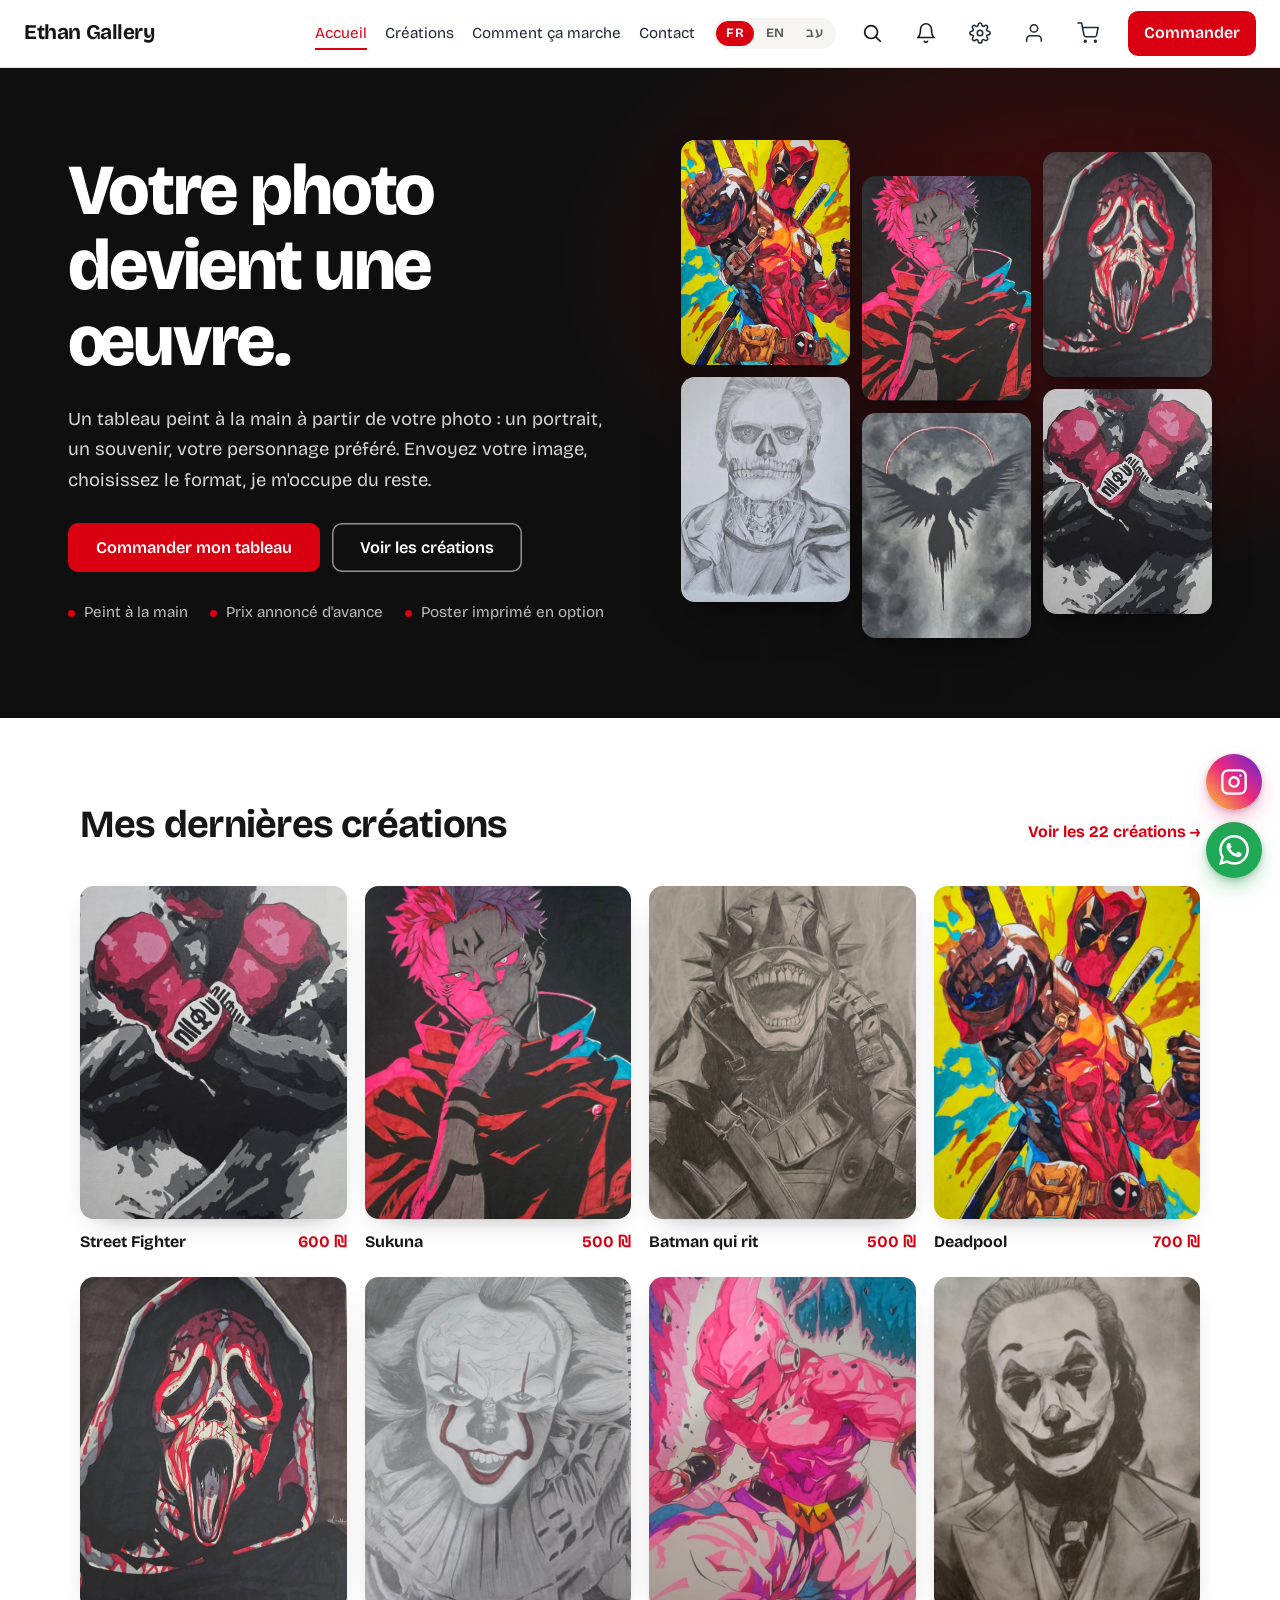
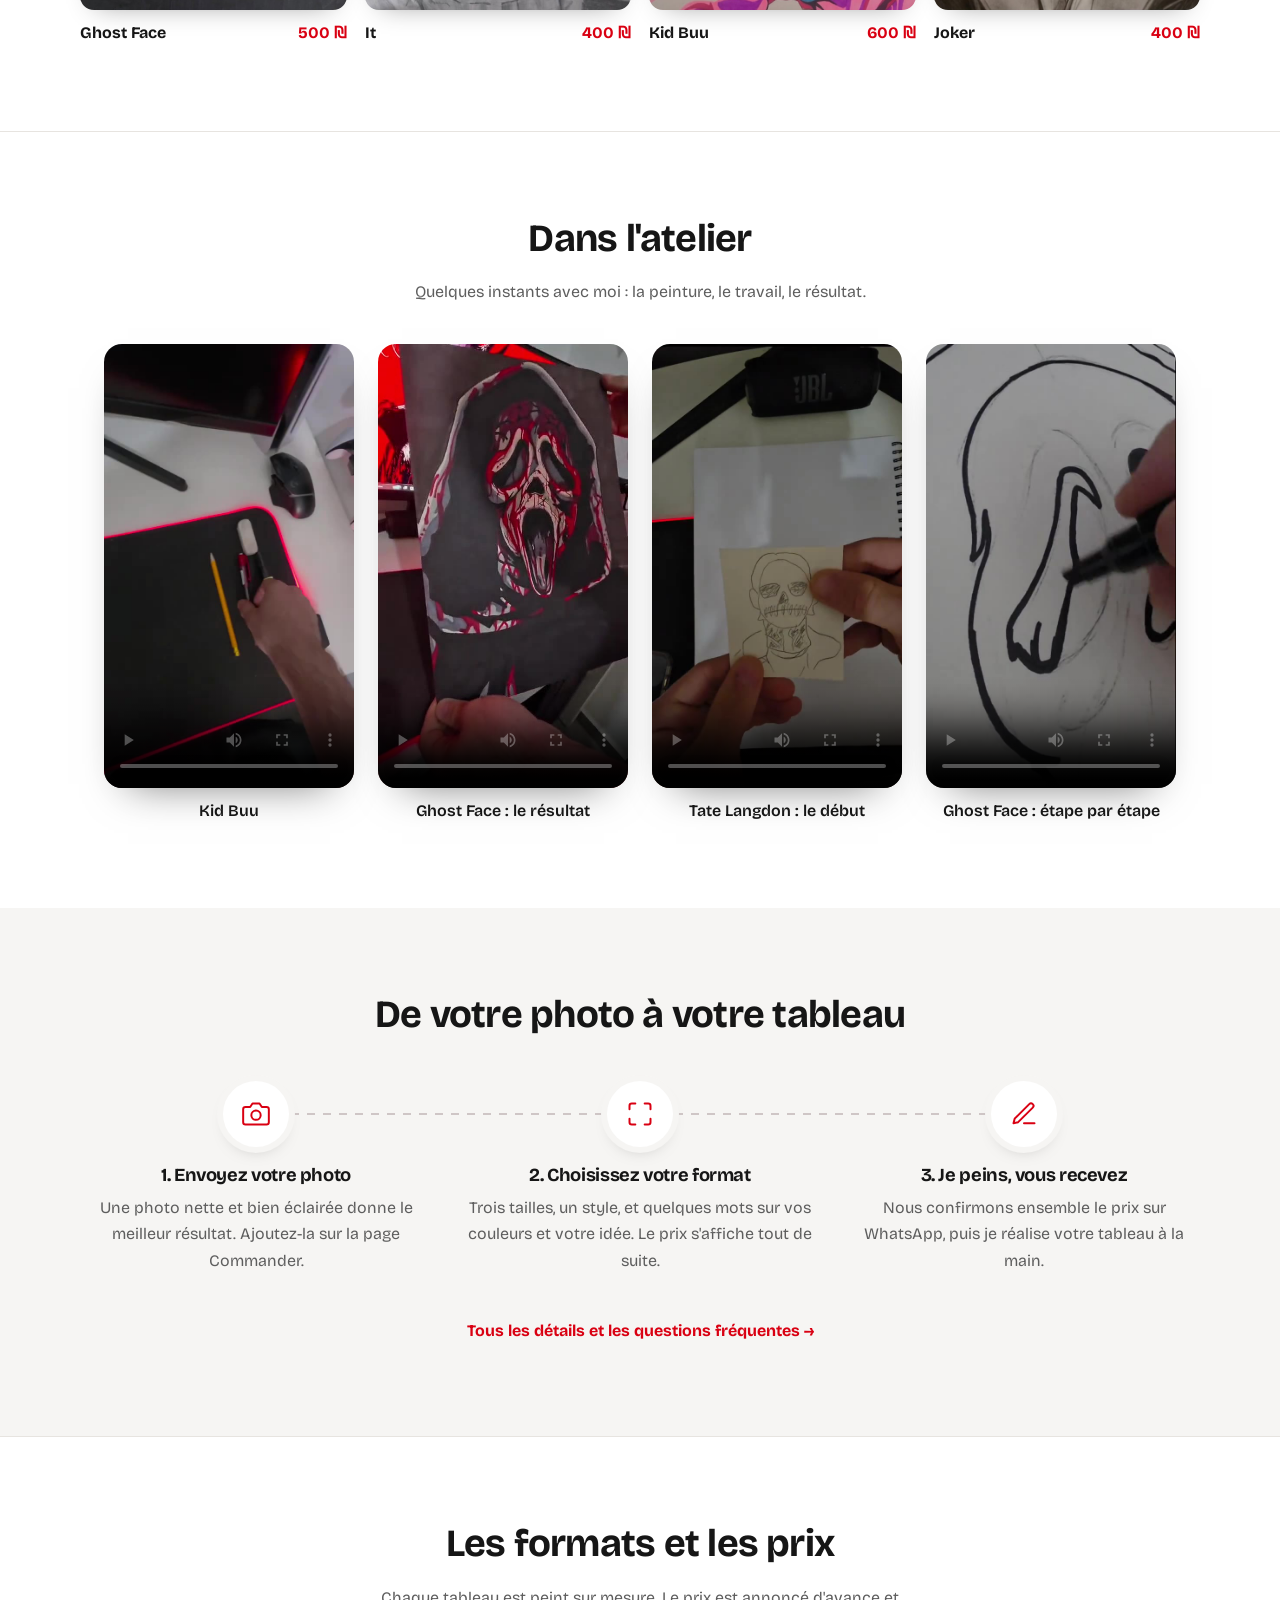
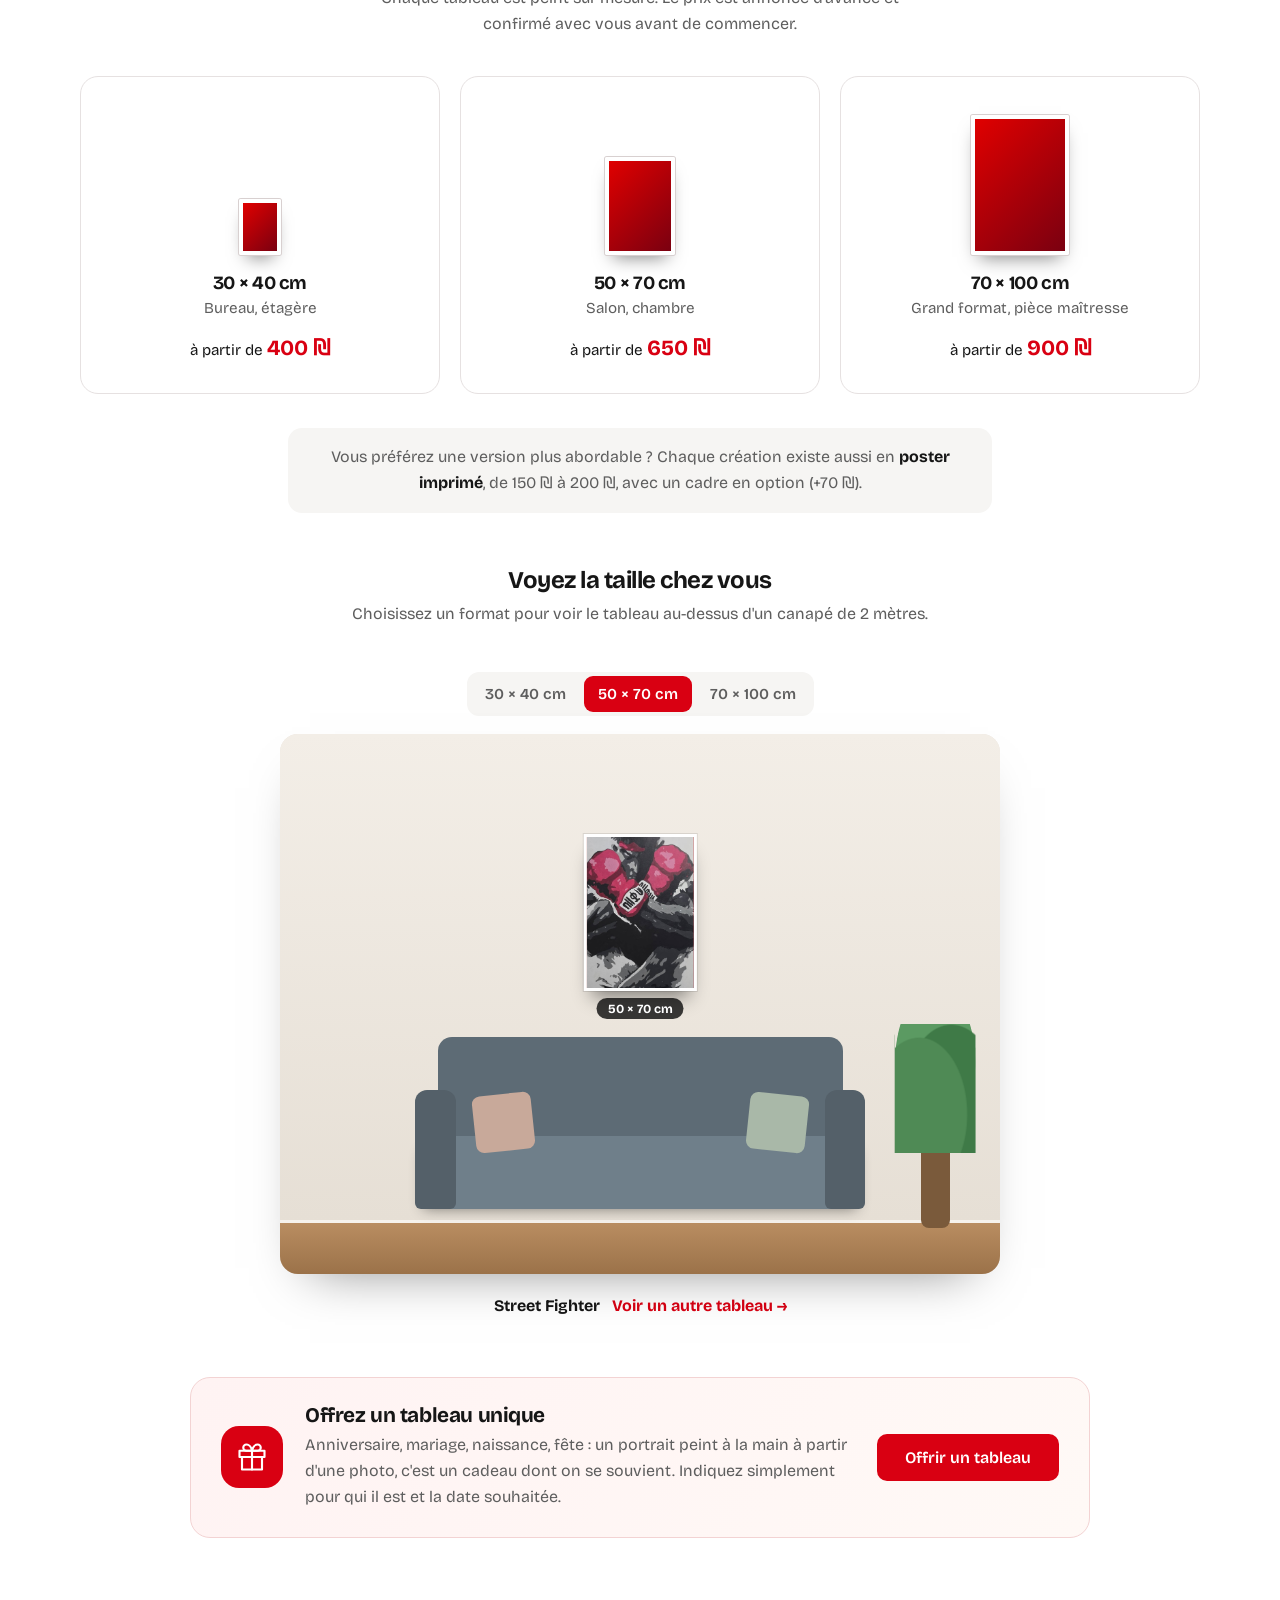
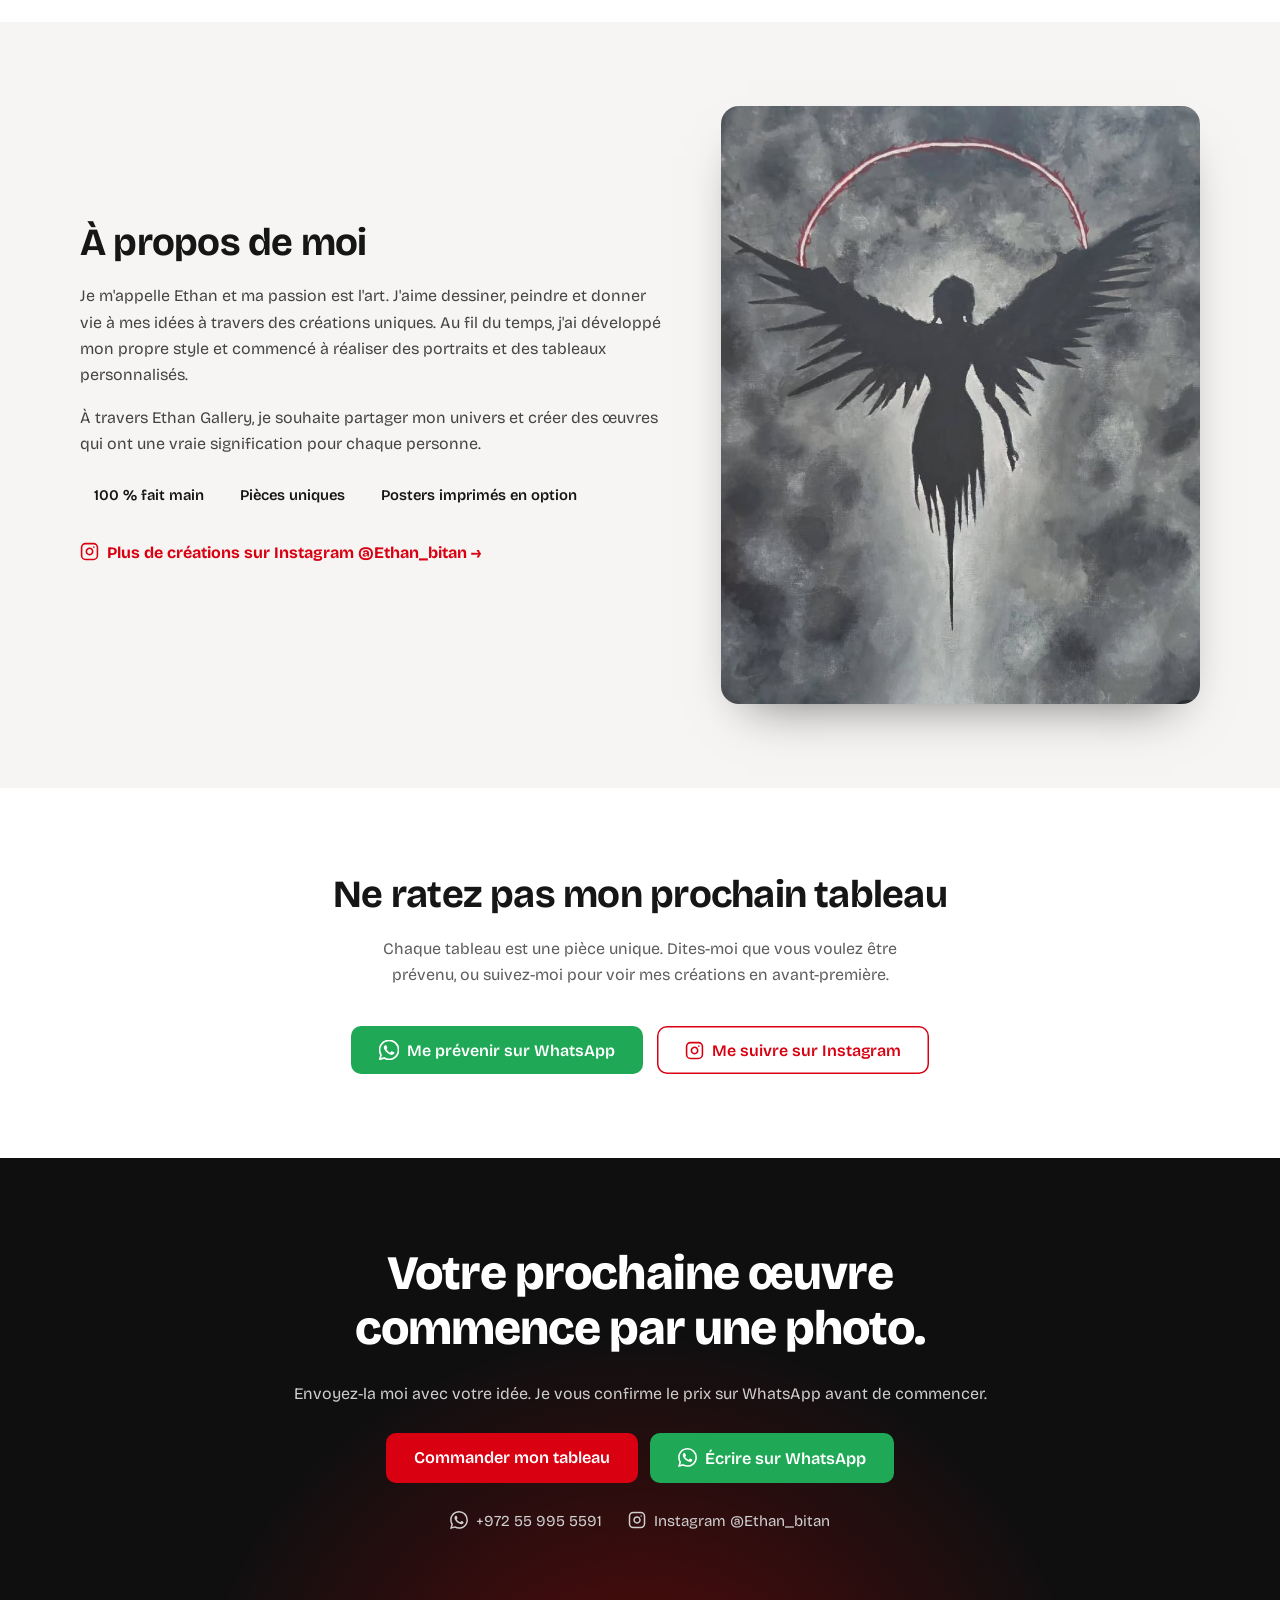
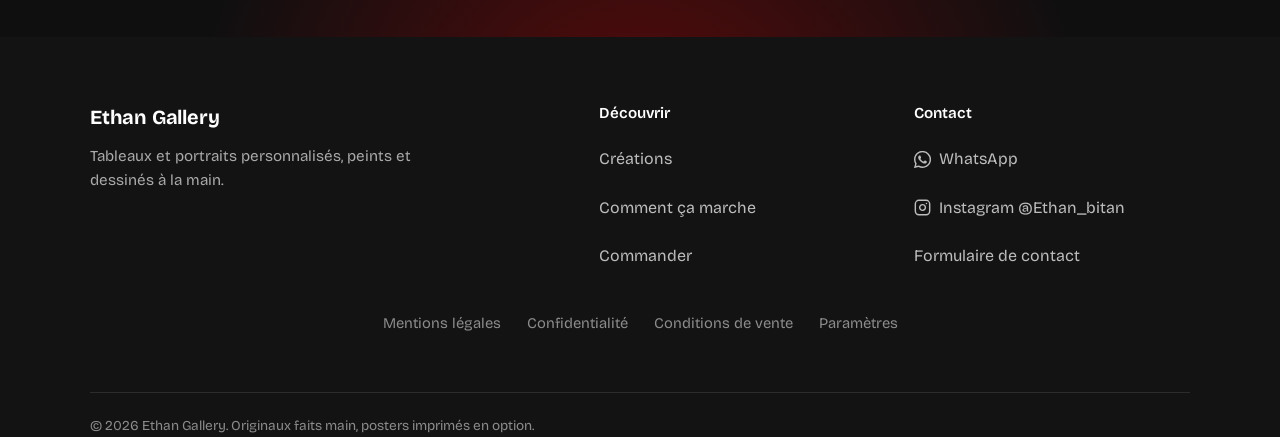
==== index.html @ b05049b8 "Version 56" ====
<!DOCTYPE html>
<html lang="fr">
<head>
    <meta charset="UTF-8">
    <meta name="viewport" content="width=device-width, initial-scale=1.0, viewport-fit=cover">
    <title>Ethan Gallery - Tableaux personnalisés</title>
    <meta name="description" content="Ethan Gallery : transformez vos photos en tableaux personnalisés, peints et dessinés à la main. Envoyez votre photo et votre idée, je m'occupe du reste.">
    <meta name="theme-color" content="#e00000">
    <meta property="og:type" content="website">
    <meta property="og:title" content="Ethan Gallery - Tableaux personnalisés">
    <meta property="og:description" content="Ethan Gallery : transformez vos photos en tableaux personnalisés, peints et dessinés à la main. Envoyez votre photo et votre idée, je m'occupe du reste.">
    <meta property="og:image" content="dark-angel.jpeg">
    <meta property="og:site_name" content="Ethan Gallery">
    <meta property="og:locale" content="fr_FR">
    <meta name="twitter:card" content="summary_large_image">
    <link rel="icon" href="favicon.svg" type="image/svg+xml">
    <link rel="apple-touch-icon" href="apple-touch-icon.png">
    <link rel="manifest" href="manifest.webmanifest">
    <link rel="preconnect" href="https://fonts.googleapis.com">
    <link rel="preconnect" href="https://fonts.gstatic.com" crossorigin>
    <link rel="stylesheet" href="https://fonts.googleapis.com/css2?family=Bricolage+Grotesque:wght@400;600;700;800&display=swap">
    <script>try{var p=JSON.parse(localStorage.getItem("eg_prefs")||"{}");if(p.transitions===false||p.anim===false)document.documentElement.classList.add("sans-transition");if(p.theme==="sombre"||(p.theme==="auto"&&matchMedia("(prefers-color-scheme: dark)").matches))document.documentElement.classList.add("sombre");if(p.texte==="grand")document.documentElement.classList.add("grand");var l=localStorage.getItem("eg_lang");if(l==="en"||l==="he"){document.documentElement.lang=l;document.documentElement.dir=l==="he"?"rtl":"ltr"}}catch(e){}</script>
    <script>try{if(innerWidth<=800)document.documentElement.classList.add("menu-burger")}catch(e){}try{var q=JSON.parse(localStorage.getItem("eg_prefs")||"{}"),c=document.documentElement.classList;if(q.contraste)c.add("contraste");if(q.police==="lisible")c.add("police-lisible");if(q.liens)c.add("liens-soulignes");if(q.flottants===false)c.add("sans-flottants");if(q.texte==="tres-grand")c.add("tres-grand")}catch(e){}</script>
    <link rel="stylesheet" href="style.css?v=56">
    <script type="application/ld+json">{"@context": "https://schema.org", "@type": "Organization", "name": "Ethan Gallery", "description": "Tableaux et portraits personnalisés, peints et dessinés à la main.", "telephone": "+972559955591", "sameAs": ["https://instagram.com/Ethan_bitan"]}</script>
</head>
<body>
<a href="#contenu" class="lien-evitement">Aller au contenu</a>
<nav>
    <a href="index.html" class="logo">Ethan Gallery</a>
    <button class="menu-mobile" id="menu-mobile" aria-label="Ouvrir le menu" aria-expanded="false" type="button">☰</button>
    <div class="liens">
        <a href="index.html" aria-current="page">Accueil</a><a href="creations.html">Créations</a><a href="fonctionnement.html">Comment ça marche</a><a href="contact.html">Contact</a>
        <a href="commande.html" class="bouton-nav-commander">Commander</a>
    </div>
</nav>
<main id="contenu">

<section class="heros">
    <div class="heros-in">
        <div class="heros-texte">
            <h1>Votre photo devient une œuvre.</h1>
            <p class="lead">Un tableau peint à la main à partir de votre photo : un portrait, un souvenir, votre personnage préféré. Envoyez votre image, choisissez le format, je m'occupe du reste.</p>
            <div class="actions">
                <a href="commande.html" class="bouton">Commander mon tableau</a>
                <a href="creations.html" class="bouton contour-clair">Voir les créations</a>
            </div>
            <ul class="heros-points"><li>Peint à la main</li><li>Prix annoncé d'avance</li><li>Poster imprimé en option</li></ul>
        </div>
        <div class="mosaique" role="group" aria-label="Quelques-unes de mes créations"><div class="col"><button type="button" class="oeuvre" data-oeuvre="deadpool.jpeg" aria-label="Voir Deadpool"><img src="./deadpool.jpeg" alt="Deadpool"></button><button type="button" class="oeuvre" data-oeuvre="tate langdon.jpeg" aria-label="Voir Tate Langdon"><img src="./tate langdon.jpeg" alt="Tate Langdon"></button></div><div class="col"><button type="button" class="oeuvre" data-oeuvre="sukuna.jpeg" aria-label="Voir Sukuna"><img src="./sukuna.jpeg" alt="Sukuna"></button><button type="button" class="oeuvre" data-oeuvre="dark-angel.jpeg" aria-label="Voir Dark Angel"><img src="./dark-angel.jpeg" alt="Dark Angel"></button></div><div class="col"><button type="button" class="oeuvre" data-oeuvre="ghost face.jpeg" aria-label="Voir Ghost Face"><img src="./ghost face.jpeg" alt="Ghost Face"></button><button type="button" class="oeuvre" data-oeuvre="street-fighter.jpeg" aria-label="Voir Street Fighter"><img src="./street-fighter.jpeg" alt="Street Fighter"></button></div></div>
    </div>
</section>

<section class="zone">
    <div class="bloc vitrine">
        <div class="vitrine-tete">
            <h2>Mes dernières créations</h2>
            <a href="creations.html" class="lien-fleche" id="lien-toutes">Voir toutes les créations</a>
        </div>
        <div class="grille-dessins"></div>
    </div>
</section>

<section class="zone" id="videos" hidden>
    <div class="bloc">
        <h2>Dans l'atelier</h2>
        <p class="intro-bloc">Quelques instants avec moi : la peinture, le travail, le résultat.</p>
        <div class="videos-grille"></div>
    </div>
</section>

<section class="zone zone-douce">
    <div class="bloc">
        <h2>De votre photo à votre tableau</h2>
        <ol class="parcours">
            <li><span class="parcours-ico"><svg width="28" height="28" viewBox="0 0 24 24" fill="none" stroke="currentColor" stroke-width="1.7" stroke-linecap="round" stroke-linejoin="round" aria-hidden="true"><path d="M23 19a2 2 0 0 1-2 2H3a2 2 0 0 1-2-2V8a2 2 0 0 1 2-2h4l2-3h6l2 3h4a2 2 0 0 1 2 2z"/><circle cx="12" cy="13" r="4"/></svg></span><h3>1. Envoyez votre photo</h3><p>Une photo nette et bien éclairée donne le meilleur résultat. Ajoutez-la sur la page Commander.</p></li>
            <li><span class="parcours-ico"><svg width="28" height="28" viewBox="0 0 24 24" fill="none" stroke="currentColor" stroke-width="1.7" stroke-linecap="round" stroke-linejoin="round" aria-hidden="true"><path d="M8 3H5a2 2 0 0 0-2 2v3m18 0V5a2 2 0 0 0-2-2h-3m0 18h3a2 2 0 0 0 2-2v-3M3 16v3a2 2 0 0 0 2 2h3"/></svg></span><h3>2. Choisissez votre format</h3><p>Trois tailles, un style, et quelques mots sur vos couleurs et votre idée. Le prix s'affiche tout de suite.</p></li>
            <li><span class="parcours-ico"><svg width="28" height="28" viewBox="0 0 24 24" fill="none" stroke="currentColor" stroke-width="1.7" stroke-linecap="round" stroke-linejoin="round" aria-hidden="true"><path d="M12 20h9"/><path d="M16.5 3.5a2.12 2.12 0 0 1 3 3L7 19l-4 1 1-4L16.5 3.5z"/></svg></span><h3>3. Je peins, vous recevez</h3><p>Nous confirmons ensemble le prix sur WhatsApp, puis je réalise votre tableau à la main.</p></li>
        </ol>
        <p class="lien-bas"><a href="fonctionnement.html" class="lien-fleche">Tous les détails et les questions fréquentes</a></p>
    </div>
</section>

<section class="zone" id="avant-apres" hidden>
    <div class="bloc">
        <h2>De la photo au tableau</h2>
        <p class="intro-bloc">Faites glisser le curseur pour comparer la photo envoyée et le tableau terminé.</p>
        <div class="ba-grille"></div>
    </div>
</section>

<section class="zone">
    <div class="bloc">
        <h2>Les formats et les prix</h2>
        <p class="intro-bloc">Chaque tableau est peint sur mesure. Le prix est annoncé d'avance et confirmé avec vous avant de commencer.</p>
        <div class="formats">
            <div class="format"><div class="format-visuel"><span class="format-cadre" style="--w:30;--h:40"></span></div><h3>30 × 40 cm</h3><p>Bureau, étagère</p><p class="format-prix">à partir de <strong data-prix="30x40"></strong></p></div>
            <div class="format"><div class="format-visuel"><span class="format-cadre" style="--w:50;--h:70"></span></div><h3>50 × 70 cm</h3><p>Salon, chambre</p><p class="format-prix">à partir de <strong data-prix="50x70"></strong></p></div>
            <div class="format"><div class="format-visuel"><span class="format-cadre" style="--w:70;--h:100"></span></div><h3>70 × 100 cm</h3><p>Grand format, pièce maîtresse</p><p class="format-prix">à partir de <strong data-prix="70x100"></strong></p></div>
        </div>
        <p class="note-poster" data-i18n="note-poster">Vous préférez une version plus abordable ? Chaque création existe aussi en <strong>poster imprimé</strong>, de <span data-poster="min"></span> à <span data-poster="max"></span>, avec un cadre en option (+<span data-poster="cadre"></span>).</p>
        <div class="piece-bloc" id="piece-accueil"></div>
        <div class="cadeau-carte">
            <span class="cadeau-ico" aria-hidden="true"><svg width="30" height="30" viewBox="0 0 24 24" fill="none" stroke="currentColor" stroke-width="1.7" stroke-linecap="round" stroke-linejoin="round"><polyline points="20 12 20 22 4 22 4 12"/><rect x="2" y="7" width="20" height="5"/><line x1="12" y1="22" x2="12" y2="7"/><path d="M12 7H7.5a2.5 2.5 0 0 1 0-5C11 2 12 7 12 7z"/><path d="M12 7h4.5a2.5 2.5 0 0 0 0-5C13 2 12 7 12 7z"/></svg></span>
            <div class="cadeau-texte"><h3>Offrez un tableau unique</h3><p>Anniversaire, mariage, naissance, fête : un portrait peint à la main à partir d'une photo, c'est un cadeau dont on se souvient. Indiquez simplement pour qui il est et la date souhaitée.</p></div>
            <a href="commande.html?cadeau=1" class="bouton">Offrir un tableau</a>
        </div>
    </div>
</section>

<section class="zone" id="avis" hidden>
    <div class="bloc">
        <h2>Ils ont reçu leur tableau</h2>
        <p class="intro-bloc">Les mots de celles et ceux qui m'ont fait confiance.</p>
        <div class="avis-grille"></div>
        <p class="lien-bas"><a href="https://wa.me/972559955591?text=Bonjour%2C%20voici%20mon%20avis%20sur%20mon%20tableau%20%3A%20" target="_blank" rel="noopener" class="lien-fleche">Laisser mon avis</a></p>
    </div>
</section>

<section class="zone zone-douce" id="apropos">
    <div class="bloc apropos">
        <div class="apropos-texte">
            <h2>À propos de moi</h2>
            <p>Je m'appelle Ethan et ma passion est l'art. J'aime dessiner, peindre et donner vie à mes idées à travers des créations uniques. Au fil du temps, j'ai développé mon propre style et commencé à réaliser des portraits et des tableaux personnalisés.</p>
            <p>À travers Ethan Gallery, je souhaite partager mon univers et créer des œuvres qui ont une vraie signification pour chaque personne.</p>
            <ul class="atouts"><li>100 % fait main</li><li>Pièces uniques</li><li>Posters imprimés en option</li></ul>
            <p><a href="https://instagram.com/Ethan_bitan" target="_blank" rel="noopener" class="lien-fleche">Plus de créations sur Instagram @Ethan_bitan</a></p>
        </div>
        <figure class="apropos-img"><img src="./dark-angel.jpeg" alt="Tableau Dark Angel, peint à la main" loading="lazy"></figure>
    </div>
</section>

<section class="zone" id="nouveautes">
    <div class="bloc nouveautes">
        <h2>Ne ratez pas mon prochain tableau</h2>
        <p class="intro-bloc">Chaque tableau est une pièce unique. Dites-moi que vous voulez être prévenu, ou suivez-moi pour voir mes créations en avant-première.</p>
        <div class="actions">
            <a href="https://wa.me/972559955591?text=Bonjour%2C%20pr%C3%A9venez-moi%20quand%20vous%20publiez%20un%20nouveau%20tableau." target="_blank" rel="noopener" class="bouton whatsapp">Me prévenir sur WhatsApp</a>
            <a href="https://instagram.com/Ethan_bitan" target="_blank" rel="noopener" class="bouton contour">Me suivre sur Instagram</a>
        </div>
    </div>
</section>

<section class="appel" id="contact">
    <div class="appel-in">
        <h2>Votre prochaine œuvre commence par une photo.</h2>
        <p>Envoyez-la moi avec votre idée. Je vous confirme le prix sur WhatsApp avant de commencer.</p>
        <div class="actions">
            <a href="commande.html" class="bouton">Commander mon tableau</a>
            <a href="https://wa.me/972559955591" target="_blank" rel="noopener" class="bouton whatsapp">Écrire sur WhatsApp</a>
        </div>
        <p class="appel-contact" dir="ltr"><a href="https://wa.me/972559955591" target="_blank" rel="noopener">+972 55 995 5591</a><a href="https://instagram.com/Ethan_bitan" target="_blank" rel="noopener">Instagram @Ethan_bitan</a></p>
    </div>
</section>
<dialog id="fenetre-produit" aria-labelledby="produit-titre">
    <button class="popup-fermer" aria-label="Fermer">×</button>
    <img id="produit-image" src="" alt="">
    <div class="produit-infos">
        <p class="produit-stock"></p>
        <h2 id="produit-titre"></h2>
        <p id="produit-description"></p>
        <p id="produit-prix"></p>
        <button type="button" class="bouton whatsapp" id="produit-commander">Commander sur WhatsApp</button>
        <p id="produit-sur-mesure" hidden><a href="commande.html">Ce tableau est unique : je peux en peindre une version pour vous</a></p>
    </div>
</dialog>
</main>
<footer>
    <div class="pied">
        <div class="pied-marque"><strong>Ethan Gallery</strong><p>Tableaux et portraits personnalisés, peints et dessinés à la main.</p></div>
        <div class="pied-col"><span class="pied-titre">Découvrir</span><a href="creations.html">Créations</a><a href="fonctionnement.html">Comment ça marche</a><a href="commande.html">Commander</a></div>
        <div class="pied-col"><span class="pied-titre">Contact</span><a href="https://wa.me/972559955591" target="_blank" rel="noopener">WhatsApp</a><a href="https://instagram.com/Ethan_bitan" target="_blank" rel="noopener">Instagram @Ethan_bitan</a><a href="contact.html">Formulaire de contact</a></div>
    </div>
    <p class="pied-liens"><a href="legal.html#mentions">Mentions légales</a><a href="legal.html#confidentialite">Confidentialité</a><a href="legal.html#conditions">Conditions de vente</a><a href="parametres.html">Paramètres</a></p>
    <p class="pied-bas">© 2026 Ethan Gallery. Originaux faits main, posters imprimés en option.</p>
</footer>
<script src="script.js?v=56"></script>
<script src="extras.js?v=56"></script>
<script src="langues.js?v=56"></script>
</body>
</html>
---- style.css ----
/* Ethan Gallery - identité conservée : blanc + rouge, navigation centrée, cartes rouges */
:root {
    --rouge: #e00000;
    --rouge-fonce: #b80000;
    --carte: #c91010;
    --encre: #1a1a1a;
    --gris: #5c5c5c;
    --fond-doux: #f7f4f4;
    --whatsapp: #1fa855;
    --rayon: 18px;
    --police: "Bricolage Grotesque", "Segoe UI", Arial, sans-serif;
}

*, *::before, *::after { box-sizing: border-box; }
html { scroll-behavior: smooth; scroll-padding-top: 90px; }
body { margin: 0; padding-top: 72px; font-family: var(--police); color: var(--encre); background: #fff; line-height: 1.6; }
img { max-width: 100%; display: block; }
h1, h2, h3 { line-height: 1.15; margin: 0 0 .5em; }
h1 { font-size: clamp(2.3rem, 6vw, 4rem); letter-spacing: -.02em; }
h2 { font-size: clamp(1.7rem, 4vw, 2.5rem); }
a { color: inherit; }
:focus-visible { outline: 3px solid var(--rouge); outline-offset: 3px; }

.section { max-width: 1100px; margin: 0 auto; padding: 70px 20px; text-align: center; }
.section > p { max-width: 70ch; margin-inline: auto; color: var(--gris); font-size: 1.1rem; }
.petit-titre { font-weight: 700; letter-spacing: .08em; color: var(--rouge); margin: 0 0 .6em; }
.fond-doux { background: var(--fond-doux); max-width: none; }
.fond-doux > * { max-width: 1100px; margin-inline: auto; }

/* ----- Navigation ----- */
nav { position: fixed; inset: 0 0 auto 0; z-index: 1000; display: flex; align-items: center; min-height: 72px; padding: 0 28px; background: #fff; border-bottom: 3px solid var(--rouge); box-shadow: 0 2px 15px rgba(0,0,0,.12); }
.logo { font-size: 1.5rem; font-weight: 800; text-decoration: none; }
.liens { display: flex; align-items: center; gap: 32px; margin: 0 auto; }
.liens a { position: relative; text-decoration: none; font-size: 1.05rem; color: #1f2937; }
.liens a:not(.bouton-nav-commander)::after { content: ""; position: absolute; left: 0; bottom: -4px; width: 0; height: 2px; background: var(--rouge); transition: width .25s; }
.liens a:hover::after, .liens a[aria-current="page"]::after { width: 100%; }
.liens a[aria-current="page"] { color: var(--rouge); }
.bouton-nav-commander { background: var(--rouge); color: #fff !important; padding: 9px 20px; border-radius: 10px; font-weight: 700; }
.bouton-nav-commander:hover { background: var(--rouge-fonce); }
.menu-mobile { display: none; margin-left: auto; font-size: 1.7rem; background: none; border: 0; cursor: pointer; padding: 6px 10px; }

/* ----- Boutons ----- */
.bouton, .bouton-galerie { display: inline-block; border: 0; cursor: pointer; background: var(--rouge); color: #fff; font: 700 1.1rem var(--police); text-decoration: none; padding: 15px 32px; border-radius: 12px; transition: background .2s, transform .2s; }
.bouton:hover, .bouton-galerie:hover { background: var(--rouge-fonce); transform: translateY(-2px); }
.bouton.whatsapp { background: var(--whatsapp); }
.bouton[disabled] { background: #999; cursor: not-allowed; transform: none; }
.bouton.contour { background: #fff; color: var(--rouge); box-shadow: inset 0 0 0 2px var(--rouge); }

/* ----- Accueil ----- */
.accueil { max-width: 1100px; margin: 0 auto; padding: 60px 20px 40px; display: flex; align-items: center; justify-content: space-between; gap: 60px; }
.texte { text-align: left; max-width: 520px; }
.description { font-size: 1.25rem; color: var(--gris); margin: 0 0 28px; }
.photo { width: min(400px, 100%); aspect-ratio: 1; object-fit: cover; border-radius: 28px; box-shadow: 16px 16px 0 var(--rouge); }
.accueil .texte { animation: apparition .8s ease both; }
.accueil .photo { animation: apparition .8s ease .2s both; }
@keyframes apparition { from { opacity: 0; transform: translateY(24px); } to { opacity: 1; transform: none; } }

.actions { display: flex; flex-wrap: wrap; gap: 14px; }
/* ----- Carrousel d'accueil (même taille et même place que l'ancienne photo) ----- */
.carrousel { position: relative; width: min(400px, 100%); aspect-ratio: 1; flex-shrink: 0; border-radius: 28px; box-shadow: 16px 16px 0 var(--rouge); animation: apparition .8s ease .2s both; }
.carrousel-piste { position: absolute; inset: 0; overflow: hidden; border-radius: 28px; background: #111; }
.diapo { position: absolute; inset: 0; width: 100%; height: 100%; object-fit: cover; opacity: 0; transform: scale(1.04); transition: opacity .9s ease, transform 5s ease; }
.diapo.actif { opacity: 1; transform: scale(1); }
.carrousel-fleche { position: absolute; top: 50%; transform: translateY(-50%); width: 42px; height: 42px; border: 0; border-radius: 50%; background: rgba(255,255,255,.85); color: var(--encre); font-size: 1.6rem; line-height: 1; cursor: pointer; display: grid; place-items: center; padding: 0 0 4px; transition: background .2s; }
.carrousel-fleche:hover { background: #fff; color: var(--rouge); }
.precedent { left: 10px; }
.suivant { right: 10px; }
.carrousel-points { position: absolute; left: 0; right: 0; bottom: 12px; display: flex; justify-content: center; gap: 8px; }
.carrousel-points button { width: 10px; height: 10px; padding: 0; border: 0; border-radius: 50%; background: rgba(255,255,255,.6); cursor: pointer; transition: width .3s, background .3s; }
.carrousel-points button[aria-current="true"] { width: 26px; border-radius: 99px; background: #fff; }

.garanties { display: grid; grid-template-columns: repeat(3, 1fr); gap: 20px; margin-top: 36px; }
.garanties div { background: #fff; border-radius: var(--rayon); padding: 22px; box-shadow: 0 4px 18px rgba(0,0,0,.07); }
.garanties strong { display: block; font-size: 1.15rem; color: var(--rouge); }

.grille-dessins { display: grid; grid-template-columns: repeat(auto-fill, minmax(190px, 1fr)); gap: 14px; margin: 30px 0; }
.grille-dessins button { padding: 0; border: 0; background: none; cursor: pointer; border-radius: 14px; overflow: hidden; }
.grille-dessins img { width: 100%; aspect-ratio: 4/5; object-fit: cover; transition: transform .3s; }
.grille-dessins button:hover img { transform: scale(1.05); }

#apropos p, #contact p { margin-inline: auto; }
.reseaux { display: flex; flex-wrap: wrap; justify-content: center; gap: 14px; margin-top: 24px; }

/* ----- Créations ----- */
.filtre { display: inline-flex; align-items: center; gap: 10px; margin: 20px 0 10px; cursor: pointer; font-weight: 600; }
.filtre input { width: 20px; height: 20px; accent-color: var(--rouge); }
.cartes-projets { display: grid; grid-template-columns: repeat(auto-fill, minmax(230px, 1fr)); gap: 24px; margin-top: 24px; }
.projet { position: relative; padding: 12px 12px 16px; background: var(--carte); color: #fff; border: 0; border-radius: var(--rayon); font: inherit; text-align: center; cursor: pointer; transition: transform .25s, box-shadow .25s; }
.projet:hover { transform: translateY(-6px); box-shadow: 0 14px 30px rgba(0,0,0,.3); }
.projet img { width: 100%; aspect-ratio: 4/5; object-fit: cover; border-radius: 12px; }
.projet h3 { margin: 12px 0 2px; font-size: 1.15rem; }
.projet .prix { font-weight: 700; }
.projet.rupture img { filter: grayscale(.8) brightness(.8); }
.badge-rupture { position: absolute; top: 22px; left: 22px; background: #fff; color: var(--rouge); font-weight: 700; font-size: .85rem; padding: 4px 12px; border-radius: 99px; }
.creation-commande { margin: 0 auto 70px; max-width: 900px; padding: 50px 24px; background: var(--rouge); color: #fff; border-radius: 28px; text-align: center; }
.creation-commande .petit-titre, .creation-commande p { color: #fff; }
.creation-commande .bouton { background: #fff; color: var(--rouge); margin-top: 14px; }

/* ----- Fenêtre produit ----- */
dialog { padding: 0; border: 0; border-radius: 24px; width: 900px; max-width: 94vw; max-height: 88vh; overflow: hidden; }
dialog::backdrop { background: rgba(0,0,0,.75); }
dialog[open] { display: flex; }
dialog img { width: 50%; object-fit: cover; }
.produit-infos { width: 50%; padding: 44px 36px; overflow-y: auto; display: flex; flex-direction: column; justify-content: center; align-items: flex-start; text-align: left; }
.produit-stock { font-weight: 700; margin: 0 0 12px; }
.produit-stock.ok { color: var(--whatsapp); }
.produit-stock.rupture { color: var(--rouge); }
.produit-infos p { color: var(--gris); }
#produit-prix { font-size: 1.6rem; font-weight: 800; color: var(--encre); margin: 8px 0 20px; }
.popup-fermer { position: absolute; top: 12px; right: 12px; width: 44px; height: 44px; border: 0; border-radius: 50%; background: var(--rouge); color: #fff; font-size: 1.7rem; cursor: pointer; }

/* ----- Comment ça marche ----- */
.etapes { display: grid; grid-template-columns: repeat(4, 1fr); gap: 20px; margin: 40px 0; text-align: left; }
.etape { background: #fff; border-radius: var(--rayon); padding: 26px 22px; box-shadow: 0 4px 18px rgba(0,0,0,.08); border-top: 5px solid var(--rouge); }
.etape .num { font-size: 2.2rem; font-weight: 800; color: var(--rouge); }
.etape h3 { font-size: 1.2rem; }
.etape p { margin: 0; color: var(--gris); }
table.tarifs { margin: 30px auto 10px; border-collapse: collapse; width: min(560px, 100%); }
.tarifs th, .tarifs td { padding: 14px 18px; border-bottom: 1px solid #ddd; text-align: left; }
.tarifs td:last-child { text-align: right; font-weight: 800; color: var(--rouge); }
.note { font-size: .95rem !important; }
.faq { max-width: 760px; margin: 30px auto 0; text-align: left; }
.faq details { border-bottom: 1px solid #ddd; padding: 16px 4px; }
.faq summary { cursor: pointer; font-weight: 700; font-size: 1.1rem; }
.faq p { margin: 10px 0 0; color: var(--gris); }

/* ----- Formulaires ----- */
.formulaire { max-width: 560px; margin: 30px auto 0; text-align: left; display: flex; flex-direction: column; gap: 18px; }
.champ label, .etape-commande h3 { display: block; font-weight: 700; margin-bottom: 6px; }
input[type="text"], input[type="email"], select, textarea { width: 100%; padding: 14px; font: 1rem var(--police); border: 2px solid #ddd; border-radius: 10px; background: #fff; }
input:focus, select:focus, textarea:focus { border-color: var(--rouge); outline: none; }
textarea { min-height: 130px; resize: vertical; }
.etape-commande { display: flex; gap: 16px; background: var(--fond-doux); padding: 20px; border-radius: var(--rayon); }
.etape-commande > span { font-size: 1.8rem; font-weight: 800; color: var(--rouge); }
.etape-commande > div { flex: 1; min-width: 0; }
.etape-commande p { margin: 0 0 10px; color: var(--gris); }
#apercu-photo { display: none; max-width: 220px; margin-top: 12px; border-radius: 14px; }
#prix-estime { margin-top: 10px; font-weight: 800; color: var(--black); }
.message-etat { display: none; padding: 14px 18px; border-radius: 10px; font-weight: 600; }
.message-etat.visible { display: block; }
.message-etat.erreur { background: #fde8e8; color: #9b0000; }
.message-etat.ok { background: #e6f6ec; color: #136c33; }
.info-whatsapp { border-left: 4px solid var(--whatsapp); background: var(--fond-doux); }
.cache { position: absolute; left: -9999px; }

/* ----- Pied de page ----- */
footer { background: #1a1a1a; color: #ddd; padding: 36px 20px; text-align: center; border-top: 4px solid var(--rouge); }
footer a { margin: 0 12px; }
footer p { margin: 8px 0 0; font-size: .9rem; color: #aaa; }

/* ----- Téléphone ----- */
@media (max-width: 800px) {
    nav { padding: 0 16px; }
    .accueil { flex-direction: column-reverse; gap: 40px; padding-top: 36px; text-align: center; }
    .texte { text-align: center; }
    .actions { justify-content: center; }
    .actions .bouton { width: 100%; max-width: 320px; text-align: center; }
    .photo, .carrousel { box-shadow: 10px 10px 0 var(--rouge); width: 82%; }
    .carrousel-fleche { width: 36px; height: 36px; font-size: 1.4rem; }
    .garanties, .etapes { grid-template-columns: 1fr; }
    .cartes-projets { grid-template-columns: repeat(2, 1fr); gap: 12px; }
    .projet h3 { font-size: 1rem; }
    .section { padding: 50px 16px; }
    dialog[open] { flex-direction: column; overflow-y: auto; }
    dialog img, .produit-infos { width: 100%; }
    dialog img { height: 320px; object-fit: contain; background: #111; flex-shrink: 0; }
    .produit-infos { padding: 24px 20px 28px; overflow: visible; }
    .produit-infos .bouton { width: 100%; text-align: center; }
    .etape-commande { flex-direction: column; gap: 4px; }
}
@media (prefers-reduced-motion: reduce) { * { animation: none !important; transition: none !important; scroll-behavior: auto !important; } }

/* ----- Boutique : panier, compte, paramètres ----- */
.icone-nav { font-size: 1.35rem !important; }
.badge-panier { position: absolute; top: -9px; right: -13px; min-width: 20px; height: 20px; padding: 0 5px; border-radius: 99px; background: var(--rouge); color: #fff; font: 700 .75rem/20px var(--police); text-align: center; }
.badge-panier[hidden] { display: none; }
input[type="tel"], input[type="password"], input[type="number"] { width: 100%; padding: 14px; font: 1rem var(--police); border: 2px solid #ddd; border-radius: 10px; background: #fff; }
input[type="tel"]:focus, input[type="password"]:focus { border-color: var(--rouge); outline: none; }
#toast { position: fixed; left: 50%; bottom: 24px; transform: translate(-50%, 30px); z-index: 2000; background: var(--encre); color: #fff; padding: 12px 22px; border-radius: 99px; font-weight: 600; opacity: 0; pointer-events: none; transition: opacity .25s, transform .25s; }
#toast.visible { opacity: 1; transform: translate(-50%, 0); }
.lignes-panier { list-style: none; margin: 30px auto 0; padding: 0; max-width: 760px; text-align: left; }
.lignes-panier li { display: flex; align-items: center; gap: 14px; padding: 14px 0; border-bottom: 1px solid #ddd; }
.lignes-panier img, .pastille { width: 72px; height: 90px; flex-shrink: 0; object-fit: cover; border-radius: 10px; background: var(--fond-doux); display: grid; place-items: center; font-size: 1.6rem; }
.lignes-panier div { flex: 1; min-width: 0; }
.lignes-panier small { display: block; color: var(--gris); overflow-wrap: anywhere; }
.ligne-prix { font-weight: 800; color: var(--rouge); white-space: nowrap; }
.retirer { border: 0; background: none; font-size: 1.3rem; cursor: pointer; padding: 8px; }
.total-panier { font-size: 1.4rem; max-width: 760px; margin: 18px auto 0 !important; text-align: right; color: var(--encre) !important; }
.onglets { display: inline-flex; gap: 6px; margin-top: 24px; padding: 5px; background: var(--fond-doux); border-radius: 12px; }
.onglets button { border: 0; background: none; padding: 10px 20px; font: 700 1rem var(--police); border-radius: 9px; cursor: pointer; color: var(--gris); }
.onglets button.actif { background: var(--rouge); color: #fff; }
.bonjour { font-size: 1.3rem; font-weight: 700; color: var(--encre) !important; }
.bonjour small { font-weight: 400; color: var(--gris); }
.formulaire h2 { margin: 10px 0 0; }
.titre-historique { margin-top: 50px; }
.lien-danger { border: 0; background: none; color: var(--rouge); text-decoration: underline; cursor: pointer; font: inherit; }
.formulaire .bouton.contour { text-align: center; }

/* ----- Mode sombre (réglage du compte) ----- */
.sombre { --encre: #f2f2f2; --gris: #b8b8b8; --fond-doux: #1e1e1e; background: #121212; }
.sombre nav, .sombre .liens { background: #161616; }
.sombre .liens a { color: #eee; }
.sombre .bouton-nav-commander { color: #fff; }
.sombre .garanties div, .sombre .etape, .sombre dialog { background: #1e1e1e; color: var(--encre); }
.sombre input, .sombre select, .sombre textarea { background: #222; color: #eee; border-color: #444; }
.sombre .bouton.contour { background: transparent; }
.sombre .lignes-panier li, .sombre .tarifs th, .sombre .tarifs td, .sombre .faq details { border-color: #333; }
.sombre #toast { background: #fff; color: #111; }
.sombre .message-etat.ok { background: #12351f; color: #8fe0ae; }
.sombre .message-etat.erreur { background: #3a1414; color: #ff9d9d; }
.sombre #produit-prix, .sombre #prix-estime { color: var(--encre); }

/* ===== Espacement des boutons ===== */
.produit-infos { gap: 10px; }
.produit-infos .bouton, .bouton-favori { width: 100%; text-align: center; margin: 0; }
.produit-infos #produit-commander { margin-top: 6px; }
.formulaire .bouton { width: 100%; text-align: center; }
.bouton-favori { border: 2px solid #ddd; background: transparent; color: var(--gris); font: 700 1rem var(--police); padding: 12px 20px; border-radius: 12px; cursor: pointer; transition: color .2s, border-color .2s; }
.bouton-favori:hover, .bouton-favori[aria-pressed="true"] { color: var(--rouge); border-color: var(--rouge); }
.bouton[disabled] { box-shadow: none; }

/* ===== Compte : sections ===== */
.profil-tete { display: flex; align-items: center; gap: 16px; max-width: 1000px; margin: 30px auto 24px; text-align: left; }
.profil-tete div { flex: 1; } .profil-tete strong { display: block; font-size: 1.3rem; } .profil-tete small { color: var(--gris); }
.avatar { width: 58px; height: 58px; border-radius: 50%; background: var(--rouge); color: #fff; display: grid; place-items: center; font-size: 1.7rem; font-weight: 800; flex-shrink: 0; }
.grille-compte { display: grid; grid-template-columns: repeat(2, 1fr); gap: 22px; max-width: 1000px; margin: 0 auto; text-align: left; align-items: start; }
.carte-compte { background: #fff; border-radius: var(--rayon); padding: 26px 24px; box-shadow: 0 4px 18px rgba(0,0,0,.08); border-top: 5px solid var(--rouge); }
.carte-compte h2 { font-size: 1.3rem; }
.carte-compte .champ { margin-bottom: 14px; }
.carte-compte .bouton { margin-top: 6px; width: 100%; text-align: center; }
.carte-compte .lien-danger { display: block; margin-top: 14px; }
.carte-compte .message-etat { margin: 6px 0 10px; }
.lignes-panier.compact { margin: 0; }
.lignes-panier.compact img { width: 52px; height: 64px; }
.mini { border: 0; background: var(--fond-doux); border-radius: 10px; padding: 8px 10px; cursor: pointer; font-size: 1.1rem; }
.sombre .carte-compte { background: #1e1e1e; }

/* ===== Esthétique ===== */
::selection { background: var(--rouge); color: #fff; }
html { scrollbar-color: var(--rouge) transparent; }
body { overflow-x: clip; }
nav { background: rgba(255,255,255,.88); backdrop-filter: blur(10px); }
.sombre nav { background: rgba(22,22,22,.88); }
.accueil { position: relative; }
.accueil::before { content: ""; position: absolute; inset: -30px -8%; z-index: -1; pointer-events: none; background: radial-gradient(circle at 12% 25%, rgba(224,0,0,.10), transparent 42%), radial-gradient(circle at 90% 85%, rgba(224,0,0,.09), transparent 40%); }
.section > h2::after { content: ""; display: block; width: 56px; height: 4px; margin: 12px auto 0; border-radius: 4px; background: var(--rouge); }
.bouton, .bouton-galerie { box-shadow: 0 8px 18px rgba(224,0,0,.25); }
.bouton.whatsapp { box-shadow: 0 8px 18px rgba(31,168,85,.3); }
.bouton.contour { box-shadow: inset 0 0 0 2px var(--rouge); }
.bouton:active, .bouton-galerie:active { transform: scale(.98); }
.projet .prix { display: inline-block; background: rgba(255,255,255,.18); padding: 2px 14px; border-radius: 99px; }
.projet:hover { box-shadow: 0 16px 34px rgba(201,16,16,.4); }
.grille-dessins button { transition: transform .3s, box-shadow .3s; }
.grille-dessins button:hover { transform: translateY(-5px); box-shadow: 0 12px 24px rgba(0,0,0,.22); }
.garanties div { border-left: 4px solid var(--rouge); text-align: left; }
dialog[open] { animation: ouvrir .3s ease; }
@keyframes ouvrir { from { opacity: 0; transform: translateY(18px) scale(.97); } }
.badge-panier.pop { animation: pop .4s ease; }
@keyframes pop { 40% { transform: scale(1.5); } }
#haut { position: fixed; right: 18px; bottom: 22px; z-index: 900; width: 46px; height: 46px; border: 0; border-radius: 50%; background: var(--rouge); color: #fff; font-size: 1.4rem; cursor: pointer; box-shadow: 0 6px 16px rgba(0,0,0,.3); opacity: 0; transform: translateY(20px); pointer-events: none; transition: opacity .25s, transform .25s; }
#haut.visible { opacity: 1; transform: none; pointer-events: auto; }
footer a { color: #fff; text-decoration: none; border-bottom: 2px solid var(--rouge); padding-bottom: 2px; }
footer a:hover { background: var(--rouge); }
html.grand { font-size: 122%; }
body.sans-anim *, body.sans-anim *::before, body.sans-anim *::after { animation: none !important; transition: none !important; }
@media (max-width: 800px) { .grille-compte { grid-template-columns: 1fr; } .profil-tete { flex-wrap: wrap; } }

/* ===== v9 : boutique (Créations) et commande ===== */
input[type="search"] { width: 100%; padding: 12px 14px; font: 1rem var(--police); border: 2px solid #ddd; border-radius: 10px; background: #fff; }
input[type="search"]:focus { border-color: var(--rouge); outline: none; }
.boutique { max-width: 1240px; text-align: left; }
.boutique > p { margin-inline: 0; max-width: none; font-size: 1rem; }
.boutique > .fil { font-size: .9rem; margin: 0 0 6px; }
.fil a { color: var(--rouge); text-decoration: none; }
.boutique h1 { font-size: clamp(2rem, 4.5vw, 3rem); }
.reassurance { list-style: none; display: flex; flex-wrap: wrap; gap: 8px 22px; margin: 18px 0 0; padding: 14px 18px; background: var(--fond-doux); border-radius: 12px; font-weight: 600; font-size: .95rem; }
.boutique-corps { display: grid; grid-template-columns: 250px minmax(0, 1fr); gap: 32px; margin-top: 28px; align-items: start; }
.filtres { position: sticky; top: 92px; display: flex; flex-direction: column; gap: 20px; padding: 20px; border: 1px solid #e5e5e5; border-radius: var(--rayon); background: #fff; }
.filtre-bloc label, .filtre-bloc h2 { display: block; font-size: 1rem; font-weight: 700; margin: 0 0 8px; }
.filtres .filtre { margin: 0; }
.facette { display: flex; flex-direction: column; align-items: flex-start; gap: 2px; }
.facette button { border: 0; background: none; padding: 4px 0; font: inherit; color: var(--gris); cursor: pointer; text-align: left; }
.facette button:hover { color: var(--rouge); }
.facette button[aria-pressed="true"] { color: var(--rouge); font-weight: 700; }
.barre-tri { display: flex; justify-content: space-between; align-items: center; gap: 12px; flex-wrap: wrap; padding-bottom: 14px; border-bottom: 1px solid #e5e5e5; }
.barre-tri p { margin: 0; font-weight: 700; }
.barre-tri select { width: auto; padding: 8px 12px; }
.cartes-projets { grid-template-columns: repeat(auto-fill, minmax(210px, 1fr)); }
.projet { padding: 0; display: flex; flex-direction: column; overflow: hidden; background: #fff; color: var(--encre); text-align: left; border: 1px solid #e5e5e5; box-shadow: 0 2px 8px rgba(0,0,0,.05); }
.projet:hover { box-shadow: 0 12px 28px rgba(0,0,0,.14); }
.projet-visuel { position: relative; padding: 0; border: 0; background: #f3f0f0; cursor: pointer; display: block; }
.projet-visuel img { border-radius: 0; }
.projet .badge-rupture { top: 10px; left: 10px; }
.coeur { position: absolute; top: 10px; right: 10px; width: 38px; height: 38px; border: 0; border-radius: 50%; background: #fff; color: var(--rouge); font-size: 1.25rem; cursor: pointer; box-shadow: 0 2px 8px rgba(0,0,0,.2); }
.projet-corps { display: flex; flex-direction: column; gap: 4px; padding: 14px; flex: 1; }
.projet-corps small { color: var(--gris); }
.projet h3 { margin: 0; font-size: 1.1rem; cursor: pointer; }
.projet .prix { background: none; padding: 0; font-size: 1.3rem; font-weight: 800; color: var(--encre); margin: 2px 0; }
.stock { margin: 0; font-size: .9rem; font-weight: 700; }
.stock.ok { color: var(--whatsapp); }
.stock.non { color: var(--rouge); }
.projet .ajout { margin-top: auto; padding: 11px 14px; font-size: 1rem; box-shadow: none; width: 100%; }
.vide { grid-column: 1 / -1; text-align: center; padding: 40px 0; }

.commande-grille { display: grid; grid-template-columns: minmax(0, 1fr) 340px; gap: 28px; margin-top: 30px; text-align: left; align-items: start; }
.commande-grille .formulaire { max-width: none; margin: 0; }
.etape-commande { border: 1px solid #e5e5e5; background: #fff; box-shadow: 0 2px 8px rgba(0,0,0,.04); }
.tuiles { display: grid; grid-template-columns: repeat(auto-fit, minmax(150px, 1fr)); gap: 12px; margin-top: 10px; }
.tuile { display: flex; flex-direction: column; align-items: flex-start; gap: 4px; padding: 14px; border: 2px solid #ddd; border-radius: 14px; background: #fff; color: var(--encre); font: inherit; text-align: left; cursor: pointer; transition: border-color .2s, box-shadow .2s; }
.tuile:hover { border-color: var(--rouge); }
.tuile[aria-checked="true"] { border-color: var(--rouge); box-shadow: 0 0 0 3px rgba(224,0,0,.15); background: #fff6f6; }
.tuile small { color: var(--gris); }
.tuile .tp { font-weight: 800; color: var(--rouge); }
.cadre { display: block; width: calc(var(--w) * .8px); height: calc(var(--h) * .8px); border: 3px solid var(--encre); background: var(--fond-doux); margin-bottom: 6px; }
.recap { position: sticky; top: 92px; padding: 24px; border: 1px solid #e5e5e5; border-top: 5px solid var(--rouge); border-radius: var(--rayon); background: #fff; box-shadow: 0 8px 24px rgba(0,0,0,.08); }
.recap h2 { font-size: 1.3rem; }
.recap-liste, .recap-garanties { list-style: none; margin: 0; padding: 0; }
.recap-liste li { display: flex; justify-content: space-between; gap: 12px; padding: 9px 0; border-bottom: 1px solid #eee; color: var(--gris); }
.recap-liste li strong { color: var(--encre); text-align: right; overflow-wrap: anywhere; }
.recap-liste li.ok strong::before { content: "✓ "; color: var(--whatsapp); }
.recap-prix { display: flex; justify-content: space-between; align-items: baseline; font-size: 1.1rem; margin: 16px 0; }
.recap-prix strong { font-size: 1.8rem; color: var(--rouge); }
.recap-actions { display: flex; flex-direction: column; gap: 10px; }
.recap-actions .bouton { width: 100%; text-align: center; }
.recap-garanties { margin-top: 18px; font-size: .92rem; color: var(--gris); display: grid; gap: 6px; }
@media (max-width: 900px) { .boutique-corps, .commande-grille { grid-template-columns: 1fr; } .filtres, .recap { position: static; } }
.sombre .projet, .sombre .filtres, .sombre .recap, .sombre .etape-commande, .sombre .tuile { background: #1e1e1e; border-color: #333; color: var(--encre); }
.sombre .tuile[aria-checked="true"] { background: #2a1515; }
.sombre input[type="search"] { background: #222; color: #eee; border-color: #444; }
.sombre .projet-visuel { background: #111; }
/* ===== BOUTON AJOUTER UNE PHOTO ===== */

input[type="file"] {
    font-size: 0;
}

input[type="file"]::file-selector-button {
    font-size: 16px;
    font-weight: 600;
    font-family: inherit;

    background: #fa0000;
    color: rgb(252, 251, 251);

    border: none;
    border-radius: 10px;

    padding: 12px 20px;
    margin-right: 12px;

    cursor: pointer;
    transition: transform 0.2s ease, box-shadow 0.2s ease;
}

input[type="file"]::file-selector-button:hover {
    transform: translateY(-2px);
    box-shadow: 0 6px 15px rgba(0, 0, 0, 0.15);
}

/* ===== Filtres qui suivent le défilement (page Créations) ===== */
@media (min-width: 901px) {
    .filtres { position: sticky; top: 92px; align-self: start; max-height: calc(100vh - 110px); overflow-y: auto; overscroll-behavior: contain; scrollbar-width: thin; }
}

/* ===== Choix original fait main / poster imprimé ===== */
.bloc-version { width: 100%; display: flex; flex-direction: column; gap: 10px; margin: 6px 0 4px; }
.bloc-version[hidden], #v-cadre[hidden] { display: none; }
.bloc-version .option-titre { margin: 0; font-weight: 700; color: var(--encre); }
.bloc-version small { color: var(--gris); }
.choix-version { display: grid; grid-template-columns: 1fr 1fr; gap: 10px; }
.choix-version label { display: flex; align-items: flex-start; gap: 8px; padding: 10px 12px; border: 2px solid #ddd; border-radius: 12px; cursor: pointer; }
.choix-version label:has(input:checked) { border-color: var(--rouge); background: #fff6f6; }
.choix-version label:has(input:disabled) { opacity: .5; cursor: not-allowed; }
.choix-version input { margin-top: 4px; width: 18px; height: 18px; accent-color: var(--rouge); flex: none; }
.choix-version span { display: flex; flex-direction: column; font-size: .95rem; }
.choix-version small { font-weight: 700; }
.choix-cadre { display: flex; flex-wrap: wrap; gap: 10px; }
.choix-cadre label { display: inline-flex; align-items: center; gap: 8px; padding: 8px 14px; border: 2px solid #ddd; border-radius: 10px; font-weight: 600; cursor: pointer; }
.choix-cadre label:has(input:checked) { border-color: var(--rouge); background: #fff6f6; }
.choix-cadre input { width: 18px; height: 18px; accent-color: var(--rouge); }
.projet .version, .projet .cadre-poster { width: 100%; margin-top: 4px; padding: 9px 10px; font: .95rem var(--police); border: 2px solid #ddd; border-radius: 10px; background: #fff; color: var(--encre); }
.projet .cadre-poster[hidden] { display: none; }
.sombre .choix-version label, .sombre .choix-cadre label { border-color: #444; }
.sombre .choix-version label:has(input:checked), .sombre .choix-cadre label:has(input:checked) { background: #2a1515; }
.sombre .projet .version, .sombre .projet .cadre-poster { background: #222; color: #eee; border-color: #444; }

/* =====================================================================
   v12 : finition « pro » (couche finale, remplace les anciens effets)
   ===================================================================== */
:root { --rouge: #d90012; --rouge-fonce: #b0000e; --encre: #161616; --gris: #5e5e5e; --fond-doux: #f6f5f3; --ligne: #e7e4e0; --rayon: 14px; }
.sombre { --ligne: #2f2f2f; }
body { padding-top: 68px; line-height: 1.65; -webkit-font-smoothing: antialiased; }
h1, h2, h3 { letter-spacing: -.02em; }
h1 { font-weight: 700; line-height: 1.05; letter-spacing: -.03em; }
h2 { font-size: clamp(1.8rem, 3.4vw, 2.4rem); font-weight: 700; }

/* ----- Transition entre les pages : fondu natif, très court, le menu reste fixe ----- */
@view-transition { navigation: auto; }
nav { view-transition-name: menu-site; }
::view-transition-old(root), ::view-transition-new(root) { animation-duration: .14s; animation-timing-function: ease-out; }
html.sans-transition::view-transition-group(*), html.sans-transition::view-transition-old(*), html.sans-transition::view-transition-new(*) { animation-duration: 0s !important; animation-delay: 0s !important; }
@media (prefers-reduced-motion: reduce) { ::view-transition-group(*), ::view-transition-old(*), ::view-transition-new(*) { animation: none !important; } }

/* ----- Navigation ----- */
nav { min-height: 68px; background: rgba(255,255,255,.92); backdrop-filter: saturate(1.4) blur(12px); border-bottom: 1px solid var(--ligne); box-shadow: none; }
.logo { font-size: 1.3rem; font-weight: 700; letter-spacing: -.02em; }
.liens { gap: 28px; }
.liens a { font-size: 1rem; }
.liens .icone-nav { display: grid; place-items: center; width: 40px; height: 40px; border-radius: 50%; transition: background .15s; }
.liens .icone-nav:hover { background: var(--fond-doux); }
.liens .icone-nav svg { display: block; }
.liens .icone-nav::after { display: none; }
.liens .icone-nav[aria-current="page"] { color: var(--rouge); }
.badge-panier { top: 0; right: -2px; min-width: 18px; height: 18px; font: 700 .7rem/18px var(--police); }
.bouton-nav-commander { padding: 10px 20px; border-radius: 10px; font-weight: 600; font-size: .95rem; }

/* ----- Boutons : à plat, sans halo coloré ----- */
.bouton, .bouton-galerie { font-size: 1rem; font-weight: 600; padding: 14px 28px; border-radius: 10px; box-shadow: none; transition: background .15s, color .15s, box-shadow .15s; }
.bouton:hover, .bouton-galerie:hover { transform: none; }
.bouton.whatsapp { box-shadow: none; }
.bouton.whatsapp:hover { background: #178a43; }
.bouton.contour { background: transparent; color: var(--rouge); box-shadow: inset 0 0 0 1.5px var(--rouge); }
.bouton.contour:hover { background: var(--rouge); color: #fff; }
.bouton[disabled], .bouton[disabled]:hover { background: #bdbab6; color: #fff; box-shadow: none; }
.bouton.contour[disabled], .bouton.contour[disabled]:hover { background: transparent; color: #a09c97; box-shadow: inset 0 0 0 1.5px #cfcbc6; }
.bouton-favori { border: 1.5px solid var(--ligne); border-radius: 10px; font-weight: 600; }

/* ----- Accueil ----- */
.accueil { max-width: 1180px; padding: 72px 24px 72px; gap: 72px; }
.accueil::before { display: none; }
.accueil .texte, .accueil .photo, .carrousel { animation: none; }
.accueil h1 { font-size: clamp(2.6rem, 5.2vw, 4.2rem); margin-bottom: 20px; }
.description { font-size: 1.2rem; line-height: 1.6; max-width: 44ch; margin-bottom: 32px; }
.carrousel { width: min(440px, 100%); aspect-ratio: 4 / 5; border-radius: 18px; box-shadow: 0 32px 60px -30px rgba(0,0,0,.5), 0 0 0 1px rgba(0,0,0,.06); }
.carrousel-piste { border-radius: 18px; }
.carrousel-fleche { width: 38px; height: 38px; background: rgba(255,255,255,.92); box-shadow: 0 2px 8px rgba(0,0,0,.2); }
.carrousel-points { display: none; }
.carrousel-compteur { position: absolute; right: 14px; bottom: 14px; padding: 4px 11px; border-radius: 99px; background: rgba(15,15,15,.6); color: #fff; font: 600 .8rem var(--police); backdrop-filter: blur(6px); }

/* ----- Sections ----- */
.section { padding: 88px 24px; }
.section > h2::after { display: none; }
.section > p { font-size: 1.05rem; line-height: 1.75; max-width: 62ch; }
.fond-doux { background: var(--fond-doux); }
.garanties { gap: 0; margin-top: 52px; border-top: 1px solid var(--ligne); }
.garanties div, .sombre .garanties div { background: transparent; box-shadow: none; border: 0; border-radius: 0; padding: 30px 28px 4px; text-align: left; color: var(--gris); }
.garanties div + div { border-left: 1px solid var(--ligne); }
.garanties .ico { display: grid; place-items: center; width: 46px; height: 46px; margin-bottom: 16px; border-radius: 50%; background: rgba(217,0,18,.08); color: var(--rouge); }
.garanties strong { margin-bottom: 4px; font-size: 1.1rem; color: var(--encre); }
.grille-dessins { grid-template-columns: repeat(5, 1fr); gap: 16px; margin: 40px 0; }
.grille-dessins button { border-radius: 10px; }
.grille-dessins button:hover { transform: none; box-shadow: none; }
.grille-dessins button:hover img { transform: scale(1.04); }
.bouton-galerie { background: transparent; color: var(--encre); box-shadow: inset 0 0 0 1.5px var(--encre); }
.bouton-galerie:hover { background: var(--encre); color: var(--fond-doux); }
.reseaux { gap: 12px; }

/* ----- Créations ----- */
.reassurance { gap: 8px 28px; padding: 14px 20px; border-radius: 12px; font-weight: 500; }
.reassurance li::before { content: "✓"; margin-right: 8px; color: var(--rouge); font-weight: 700; }
.filtres { border-color: var(--ligne); border-radius: var(--rayon); }
.projet { border: 1px solid var(--ligne); border-radius: var(--rayon); box-shadow: none; transition: transform .2s, box-shadow .2s; }
.projet:hover { transform: translateY(-3px); box-shadow: 0 18px 32px -20px rgba(0,0,0,.35); }
.projet .badge-rupture { background: rgba(15,15,15,.85); color: #fff; font-weight: 600; }
.projet .prix { font-size: 1.15rem; }
.creation-commande { max-width: 1000px; margin: 0 auto 88px; padding: 64px 28px; border-radius: 18px; }
.creation-commande h2 { margin-bottom: 12px; }

/* ----- Fenêtre d'un tableau ----- */
dialog { border-radius: 16px; }
dialog[open] { animation: ouvrir .18s ease; }
.popup-fermer { background: #fff; color: var(--encre); font-size: 1.5rem; box-shadow: 0 2px 10px rgba(0,0,0,.25); }
.popup-fermer:hover { background: var(--rouge); color: #fff; }
#produit-prix { font-weight: 700; }

/* ----- Commande ----- */
.etape-commande { padding: 24px; background: #fff; border: 1px solid var(--ligne); border-radius: var(--rayon); box-shadow: none; }
.etape-commande > span, .etape .num { display: grid; place-items: center; flex: none; width: 34px; height: 34px; border-radius: 50%; background: var(--encre); color: var(--fond-doux); font-size: .8rem; font-weight: 700; }
.etape-commande > div { position: relative; }
.recap { border: 1px solid var(--ligne); border-top: 1px solid var(--ligne); border-radius: var(--rayon); box-shadow: 0 24px 40px -30px rgba(0,0,0,.35); }
.tuile { border: 1.5px solid var(--ligne); border-radius: 12px; }
.tuile[aria-checked="true"] { border-color: var(--rouge); background: #fff7f7; box-shadow: 0 0 0 1px var(--rouge); }
.entree-fichier { position: absolute; width: 1px; height: 1px; opacity: 0; overflow: hidden; pointer-events: none; }
.depot { display: flex; flex-direction: column; align-items: center; gap: 4px; padding: 28px 18px; border: 2px dashed #cfcac4; border-radius: 12px; background: var(--fond-doux); text-align: center; cursor: pointer; transition: border-color .15s, background .15s; }
.depot:hover, .entree-fichier:focus-visible + .depot { border-color: var(--rouge); background: #fff; }
.depot svg { color: var(--rouge); margin-bottom: 4px; }
.depot span { font-weight: 700; overflow-wrap: anywhere; }
.depot small { color: var(--gris); }
input[type="text"], input[type="email"], input[type="tel"], input[type="password"], input[type="search"], select, textarea { border: 1.5px solid #d9d5d0; border-radius: 10px; }
input:focus, select:focus, textarea:focus { border-color: var(--rouge); box-shadow: 0 0 0 3px rgba(217,0,18,.12); }

/* ----- Comment ça marche ----- */
.etape { padding: 28px 24px; border: 1px solid var(--ligne); border-top: 1px solid var(--ligne); border-radius: var(--rayon); box-shadow: none; }
.etape .num { margin-bottom: 18px; }
.etape h3 { font-size: 1.15rem; }
.tarifs th, .tarifs td { padding: 16px 18px; border-color: var(--ligne); }
.tarifs th { font-size: .9rem; font-weight: 600; color: var(--gris); }
.tarifs th:last-child { text-align: right; }
.faq details { border-color: var(--ligne); }
.faq summary { display: flex; align-items: center; justify-content: space-between; gap: 16px; list-style: none; font-size: 1.05rem; }
.faq summary::-webkit-details-marker { display: none; }
.faq summary::after { content: "+"; font-size: 1.6rem; font-weight: 400; line-height: 1; color: var(--rouge); }
.faq details[open] summary::after { content: "–"; }

/* ----- Compte et panier ----- */
.carte-compte { border: 1px solid var(--ligne); border-top: 1px solid var(--ligne); box-shadow: none; }
.lignes-panier li { border-color: var(--ligne); }
.pastille svg { width: 28px; height: 28px; color: var(--gris); }
.retirer { color: var(--gris); font-size: 1.1rem; }
.retirer:hover { color: var(--rouge); }

/* ----- Pied de page ----- */
footer { padding: 64px 24px 28px; text-align: left; background: #131313; border-top: 0; }
.pied { max-width: 1100px; margin: 0 auto; display: grid; grid-template-columns: 1.7fr 1fr 1fr; gap: 40px; }
.pied-marque strong { display: block; margin-bottom: 10px; font-size: 1.25rem; color: #fff; letter-spacing: -.01em; }
.pied-marque p { max-width: 34ch; margin: 0; font-size: .95rem; line-height: 1.6; color: #a9a9a9; }
.pied-col { display: flex; flex-direction: column; align-items: flex-start; gap: 10px; }
.pied-titre { margin-bottom: 4px; font-weight: 600; font-size: .95rem; color: #fff; }
footer a { margin: 0; padding: 0; border: 0; color: #bdbdbd; text-decoration: none; }
footer a:hover { background: none; color: #fff; text-decoration: underline; text-underline-offset: 4px; }
.pied-bas { max-width: 1100px; margin: 48px auto 0 !important; padding-top: 22px; border-top: 1px solid #2c2c2c; font-size: .85rem !important; color: #8b8b8b !important; }

/* ----- Mode sombre : ajustements de la couche v12 ----- */
.sombre nav { background: rgba(22,22,22,.92); }
.sombre .etape-commande, .sombre .recap, .sombre .tuile, .sombre .etape { background: #1c1c1c; border-color: var(--ligne); color: var(--encre); }
.sombre .tuile[aria-checked="true"] { background: #2a1515; }
.sombre .depot { background: #1c1c1c; border-color: #444; }
.sombre .depot:hover { background: #242424; }
.sombre .popup-fermer { background: #2a2a2a; color: #fff; }
.sombre .liens .icone-nav:hover { background: #262626; }
.sombre .bouton-galerie { color: var(--encre); box-shadow: inset 0 0 0 1.5px var(--encre); }

/* ----- Téléphone ----- */
@media (max-width: 800px) {
    body { padding-top: 64px; }
    nav { min-height: 64px; }
    .liens { border-bottom: 1px solid var(--ligne); }
    .accueil { padding: 36px 20px 48px; gap: 36px; }
    .carrousel { width: 100%; max-width: 360px; box-shadow: 0 24px 44px -26px rgba(0,0,0,.5), 0 0 0 1px rgba(0,0,0,.06); }
    .section { padding: 60px 20px; }
    .garanties { border-top: 0; }
    .garanties div { padding: 22px 4px; border-top: 1px solid var(--ligne); }
    .garanties div + div { border-left: 0; }
    .grille-dessins { grid-template-columns: repeat(2, 1fr); gap: 10px; }
    .pied { grid-template-columns: 1fr; gap: 28px; }
    footer { padding: 48px 20px 24px; }
    .creation-commande { margin: 0 16px 60px; padding: 44px 20px; }
}

/* ----- Correctifs v12 : fenêtre d'un tableau et carrousel en mode sombre ----- */
.carrousel-fleche, .sombre .carrousel-fleche { color: #161616; }
.produit-infos { justify-content: flex-start; gap: 8px; padding: 36px 32px; }
.produit-infos > :first-child { margin-top: auto; }
.produit-infos > :last-child { margin-bottom: auto; }
.choix-cadre { display: grid; grid-template-columns: 1fr 1fr; gap: 8px; }
.choix-cadre label { padding: 8px 12px; font-size: .95rem; }
@media (max-width: 800px) { .produit-infos { padding: 24px 20px 28px; } }
input[type="radio"]:focus, input[type="checkbox"]:focus { box-shadow: none; }
.choix-cadre label { white-space: nowrap; font-size: .9rem; padding: 8px 10px; gap: 6px; }
@media (max-width: 800px) { .choix-cadre label { white-space: normal; } }

/* ===== Accueil v13 ===== */
.heros { background: #0f0f10; color: #fff; overflow: hidden; position: relative; }
.heros::before { content: ""; position: absolute; inset: 0; background: radial-gradient(60% 70% at 85% 30%, rgba(224,0,0,.28), transparent 70%); pointer-events: none; }
.heros-in { position: relative; max-width: 1200px; margin: 0 auto; padding: 72px 28px 80px; display: grid; grid-template-columns: 1.05fr 1fr; gap: 56px; align-items: center; }
.heros h1 { font-size: clamp(2.6rem, 5.6vw, 4.6rem); font-weight: 800; letter-spacing: -.03em; margin-bottom: .35em; }
.heros .lead { font-size: 1.15rem; color: #d6d6d6; max-width: 34em; margin: 0 0 28px; }
.actions { display: flex; flex-wrap: wrap; gap: 12px; }
.heros .bouton, .appel .bouton { border-radius: 10px; padding: 15px 28px; font-size: 1.02rem; }
.bouton.contour-clair { background: transparent; color: #fff; box-shadow: inset 0 0 0 1.5px rgba(255,255,255,.55); }
.bouton.contour-clair:hover { background: #fff; color: #111; }
.heros-points { list-style: none; display: flex; flex-wrap: wrap; gap: 8px 22px; padding: 0; margin: 28px 0 0; color: #bdbdbd; font-size: .95rem; }
.heros-points li::before { content: ""; display: inline-block; width: 7px; height: 7px; margin-right: 9px; border-radius: 50%; background: var(--rouge); vertical-align: middle; }
.mosaique { display: grid; grid-template-columns: repeat(3, 1fr); gap: 12px; max-height: 560px; }
.mosaique .col { display: grid; gap: 12px; align-content: start; }
.mosaique .col:nth-child(2) { margin-top: 36px; }
.mosaique .col:nth-child(3) { margin-top: 12px; }
.oeuvre { padding: 0; border: 0; background: #222; border-radius: 14px; overflow: hidden; cursor: pointer; box-shadow: 0 18px 40px -18px rgba(0,0,0,.8); }
.oeuvre img { width: 100%; aspect-ratio: 3/4; object-fit: cover; transition: transform .35s ease; }
.oeuvre:hover img { transform: scale(1.06); }

.zone { padding: 84px 28px; }
.zone-douce { background: var(--fond-doux); }
.bloc { max-width: 1120px; margin: 0 auto; }
.bloc > h2 { text-align: center; }
.intro-bloc { text-align: center; color: var(--gris); max-width: 36em; margin: 0 auto 38px; }
.lien-fleche { font-weight: 700; color: var(--rouge); text-decoration: none; white-space: nowrap; }
.lien-fleche::after { content: " →"; transition: margin .2s; }
.lien-fleche:hover::after { margin-left: 4px; }
.lien-bas { text-align: center; margin: 36px 0 0; }

.vitrine-tete { display: flex; justify-content: space-between; align-items: baseline; gap: 16px; flex-wrap: wrap; }
.vitrine-tete h2 { margin: 0; }
.vitrine .grille-dessins { grid-template-columns: repeat(4, 1fr); gap: 22px 18px; margin: 32px 0 0; }
.vitrine .grille-dessins button { display: block; text-align: left; border-radius: 0; overflow: visible; font: inherit; color: inherit; }
.vignette { display: block; border-radius: 14px; overflow: hidden; background: #eee; box-shadow: 0 10px 26px -16px rgba(0,0,0,.45); }
.vitrine .grille-dessins img { aspect-ratio: 4/5; }
.legende { display: flex; justify-content: space-between; gap: 8px; margin-top: 10px; align-items: baseline; }
.legende strong { font-size: 1rem; }
.legende span { color: var(--rouge); font-weight: 700; white-space: nowrap; }

.parcours { list-style: none; padding: 0; margin: 44px 0 0; display: grid; grid-template-columns: repeat(3, 1fr); gap: 32px; position: relative; counter-reset: p; }
.parcours::before { content: ""; position: absolute; top: 32px; left: 16%; right: 16%; height: 2px; background: repeating-linear-gradient(90deg, #cfc6c6 0 8px, transparent 8px 16px); }
.parcours li { position: relative; text-align: center; }
.parcours-ico { position: relative; display: grid; place-items: center; width: 66px; height: 66px; margin: 0 auto 18px; border-radius: 50%; background: #fff; color: var(--rouge); box-shadow: 0 0 0 6px var(--fond-doux), 0 8px 20px -10px rgba(0,0,0,.4); }
.parcours h3 { font-size: 1.15rem; }
.parcours p { color: var(--gris); max-width: 22em; margin: 0 auto; }

.formats { display: grid; grid-template-columns: repeat(3, 1fr); gap: 20px; }
.format { text-align: center; padding: 28px 20px 26px; border: 1px solid #e6e1e1; border-radius: 18px; background: #fff; transition: transform .25s, box-shadow .25s; }
.format:hover { transform: translateY(-4px); box-shadow: 0 16px 34px -22px rgba(0,0,0,.45); }
.format-visuel { height: 150px; display: flex; align-items: flex-end; justify-content: center; margin-bottom: 18px; }
.format-cadre { display: block; height: calc(var(--h) * 1.4px); aspect-ratio: var(--w) / var(--h); background: linear-gradient(135deg, #e00000, #7a0010); border: 4px solid #fff; border-radius: 2px; box-shadow: 0 0 0 1px #d8d0d0, 0 10px 18px -8px rgba(0,0,0,.5); }
.format h3 { margin-bottom: 2px; }
.format p { margin: 0; color: var(--gris); font-size: .95rem; }
.format .format-prix { margin-top: 10px; color: var(--encre); }
.format-prix strong { color: var(--rouge); font-size: 1.35rem; }
.note-poster { max-width: 44em; margin: 34px auto 0; padding: 16px 20px; text-align: center; background: var(--fond-doux); border-radius: 14px; color: var(--gris); }
.note-poster strong { color: var(--encre); }

.apropos { display: grid; grid-template-columns: 1.1fr .9fr; gap: 56px; align-items: center; }
.apropos-texte h2 { text-align: left; }
.apropos-texte p { color: #444; }
.apropos-img { margin: 0; }
.apropos-img img { width: 100%; aspect-ratio: 4/5; object-fit: cover; border-radius: 18px; box-shadow: 0 24px 50px -26px rgba(0,0,0,.55); }

.appel { background: #0f0f10; color: #fff; text-align: center; padding: 88px 24px; background-image: radial-gradient(50% 120% at 50% 120%, rgba(224,0,0,.35), transparent 70%); }
.appel-in { max-width: 720px; margin: 0 auto; }
.appel h2 { font-size: clamp(1.9rem, 4.6vw, 3rem); font-weight: 800; letter-spacing: -.02em; }
.appel p { color: #cfcfcf; }
.appel .actions { justify-content: center; margin-top: 26px; }
.appel .appel-contact { margin-top: 26px; font-size: .95rem; color: #9a9a9a; }

.sombre .zone-douce { background: #161617; }
.sombre .format, .sombre .parcours-ico { background: #1d1d1f; border-color: #2c2c2e; }
.sombre .parcours-ico { box-shadow: 0 0 0 6px #161617; }
.sombre .format .format-prix, .sombre .apropos-texte p { color: #ddd; }
.sombre .note-poster { background: #1d1d1f; }
.sombre .note-poster strong { color: #fff; }
.sombre .parcours::before { background: repeating-linear-gradient(90deg, #444 0 8px, transparent 8px 16px); }

@media (max-width: 900px) {
    .heros-in { grid-template-columns: 1fr; padding: 44px 20px 52px; gap: 36px; }
    .mosaique { max-height: 380px; }
    .zone { padding: 56px 20px; }
    .vitrine .grille-dessins { grid-template-columns: repeat(2, 1fr); gap: 18px 12px; }
    .parcours, .formats { grid-template-columns: 1fr; gap: 28px; }
    .parcours::before { display: none; }
    .formats { gap: 14px; }
    .format-visuel { height: 120px; }
    .format-cadre { height: calc(var(--h) * 1.1px); }
    .apropos { grid-template-columns: 1fr; gap: 28px; }
    .apropos-img { order: -1; max-width: 340px; }
    .appel { padding: 60px 20px; }
}
.apropos > *, .heros-in > * { min-width: 0; }
.apropos-texte .lien-fleche { white-space: normal; }

/* ===== Choix de la langue (v14) ===== */
.langue { display: inline-flex; align-items: center; gap: 2px; padding: 3px; border-radius: 99px; background: var(--fond-doux); }
.langue button { border: 0; background: none; cursor: pointer; font: 700 .8rem var(--police); letter-spacing: .02em; color: var(--gris); padding: 6px 10px; border-radius: 99px; line-height: 1; transition: background .15s, color .15s; }
.langue button:hover { color: var(--encre); }
.langue button[aria-pressed="true"] { background: var(--rouge); color: #fff; }
.sombre .langue { background: #232325; }
.sombre .langue button { color: #b5b5b5; }
.sombre .langue button[aria-pressed="true"] { color: #fff; }
@media (max-width: 800px) { .langue { align-self: flex-start; margin: 0 20px; } }

/* ===== Hébreu : lecture de droite à gauche ===== */
html[lang="he"] { --police: "Heebo", "Segoe UI", Arial, sans-serif; }
html[lang="he"] h1, html[lang="he"] h2, html[lang="he"] h3, html[lang="he"] .logo { letter-spacing: 0; }
html[dir="rtl"] .logo { direction: ltr; }
html[dir="rtl"] .lien-fleche::after { content: " ←"; }
html[dir="rtl"] .lien-fleche:hover::after { margin-left: 0; margin-right: 4px; }
html[dir="rtl"] .liens a:not(.bouton-nav-commander)::after { left: auto; right: 0; }
html[dir="rtl"] .menu-mobile { margin-left: 0; margin-right: auto; }
html[dir="rtl"] .heros-points li::before { margin-right: 0; margin-left: 9px; }
html[dir="rtl"] .reassurance li::before { margin-right: 0; margin-left: 8px; }
html[dir="rtl"] .garanties div + div { border-left: 0; border-right: 1px solid var(--ligne); }
html[dir="rtl"] .badge-rupture, html[dir="rtl"] .projet .badge-rupture { left: auto; right: 10px; }
html[dir="rtl"] .coeur { right: auto; left: 10px; }
html[dir="rtl"] .popup-fermer { right: auto; left: 12px; }
html[dir="rtl"] #haut { right: auto; left: 18px; }
html[dir="rtl"] .badge-panier { right: auto; left: -2px; }
html[dir="rtl"] .carrousel-compteur { right: auto; left: 14px; }
html[dir="rtl"] .info-whatsapp { border-left: 0; border-right: 4px solid var(--whatsapp); }
html[dir="rtl"] .apropos-texte h2 { text-align: right; }
html[dir="rtl"] .tarifs td:last-child { text-align: left; }
html[dir="rtl"] .recap-prix, html[dir="rtl"] .format-prix, html[dir="rtl"] .prix, html[dir="rtl"] .ligne-prix { unicode-bidi: plaintext; }
html[dir="rtl"] input[type="email"], html[dir="rtl"] input[type="tel"], html[dir="rtl"] input[type="password"] { direction: ltr; text-align: right; }
@media (max-width: 800px) { html[dir="rtl"] .langue { align-self: flex-end; } }
.langue { direction: ltr; }
@media (max-width: 800px) { .langue, html[dir="rtl"] .langue { align-self: center; margin: 0; } }

/* ===== v15 : logos WhatsApp / Instagram ===== */
.bouton.whatsapp::before, a[href*="wa.me"]::before, a[href*="instagram.com"]::before { content: ""; display: inline-block; flex: none; width: 1.2em; height: 1.2em; margin-inline-end: .5em; vertical-align: -.22em; background: currentColor; -webkit-mask: var(--logo) center / contain no-repeat; mask: var(--logo) center / contain no-repeat; }
.bouton.whatsapp, a[href*="wa.me"] { --logo: url("data:image/svg+xml,%3Csvg xmlns='http://www.w3.org/2000/svg' viewBox='0 0 24 24'%3E%3Cpath d='M17.472 14.382c-.297-.149-1.758-.867-2.03-.967-.273-.099-.471-.148-.67.15-.197.297-.767.966-.94 1.164-.173.199-.347.223-.644.075-.297-.15-1.255-.463-2.39-1.475-.883-.788-1.48-1.761-1.653-2.059-.173-.297-.018-.458.13-.606.134-.133.298-.347.446-.52.149-.174.198-.298.298-.497.099-.198.05-.371-.025-.52-.075-.149-.669-1.612-.916-2.207-.242-.579-.487-.5-.669-.51-.173-.008-.371-.01-.57-.01-.198 0-.52.074-.792.372-.272.297-1.04 1.016-1.04 2.479 0 1.462 1.065 2.875 1.213 3.074.149.198 2.096 3.2 5.077 4.487.709.306 1.262.489 1.694.625.712.227 1.36.195 1.871.118.571-.085 1.758-.719 2.006-1.413.248-.694.248-1.289.173-1.413-.074-.124-.272-.198-.57-.347m-5.421 7.403h-.004a9.87 9.87 0 01-5.031-1.378l-.361-.214-3.741.982.998-3.648-.235-.374a9.86 9.86 0 01-1.51-5.26c.001-5.45 4.436-9.884 9.888-9.884 2.64 0 5.122 1.03 6.988 2.898a9.825 9.825 0 012.893 6.994c-.003 5.45-4.437 9.884-9.885 9.884m8.413-18.297A11.815 11.815 0 0012.05 0C5.495 0 .16 5.335.157 11.892c0 2.096.547 4.142 1.588 5.945L.057 24l6.305-1.654a11.882 11.882 0 005.683 1.448h.005c6.554 0 11.89-5.335 11.893-11.893a11.821 11.821 0 00-3.48-8.413Z'/%3E%3C/svg%3E"); }
a[href*="instagram.com"] { --logo: url("data:image/svg+xml,%3Csvg xmlns='http://www.w3.org/2000/svg' viewBox='0 0 24 24' fill='none' stroke='black' stroke-width='2' stroke-linecap='round' stroke-linejoin='round'%3E%3Crect x='2' y='2' width='20' height='20' rx='5' ry='5'/%3E%3Cpath d='M16 11.37A4 4 0 1 1 12.63 8 4 4 0 0 1 16 11.37z'/%3E%3Cline x1='17.5' y1='6.5' x2='17.51' y2='6.5'/%3E%3C/svg%3E"); }
.appel-contact { display: flex; flex-wrap: wrap; justify-content: center; gap: 8px 26px; }
.appel-contact a { color: #cfcfcf; text-decoration: none; }
.appel-contact a:hover { color: #fff; }
.pied-col a[href*="wa.me"]::before, .pied-col a[href*="instagram.com"]::before { width: 1.05em; height: 1.05em; }

/* ===== v15 : Paramètres ===== */
.intro-reglages { color: var(--gris); margin: -4px 0 28px; }
#zone-parametres { max-width: 760px; margin: 0 auto; text-align: left; display: grid; gap: 18px; }
.carte-reglages { background: #fff; border: 1px solid var(--ligne); border-radius: var(--rayon); padding: 8px 24px 10px; }
.carte-reglages h2 { font-size: 1.05rem; text-transform: uppercase; letter-spacing: .08em; color: var(--gris); margin: 18px 0 4px; }
.reglage { display: flex; align-items: center; justify-content: space-between; gap: 18px; padding: 16px 0; border-top: 1px solid var(--ligne); cursor: default; }
.carte-reglages h2 + .reglage { border-top: 0; }
.reglage-txt { display: grid; gap: 2px; min-width: 0; }
.reglage-txt strong { font-size: 1.05rem; }
.reglage-txt small { color: var(--gris); font-size: .9rem; line-height: 1.4; }
.seg { display: inline-flex; flex: none; gap: 4px; padding: 4px; background: var(--fond-doux); border-radius: 12px; }
.seg button { display: inline-flex; align-items: center; gap: 8px; border: 0; background: none; cursor: pointer; font: 600 .95rem var(--police); color: var(--gris); padding: 9px 14px; border-radius: 9px; transition: background .15s, color .15s; }
.seg button:hover { color: var(--encre); }
.seg button[aria-pressed="true"] { background: var(--rouge); color: #fff; }
.interrupteur { appearance: none; -webkit-appearance: none; flex: none; position: relative; width: 48px; height: 28px; border-radius: 99px; background: #c9c9c9; cursor: pointer; transition: background .2s; margin: 0; }
.interrupteur::after { content: ""; position: absolute; top: 3px; left: 3px; width: 22px; height: 22px; border-radius: 50%; background: #fff; box-shadow: 0 1px 3px rgba(0,0,0,.35); transition: transform .2s; }
.interrupteur:checked { background: var(--rouge); }
.interrupteur:checked::after { transform: translateX(20px); }
.reglages-bas { text-align: center; margin: 6px 0 0; }
.sombre .carte-reglages { background: #1c1c1c; }
.sombre .interrupteur { background: #555; }
.sombre .interrupteur:checked { background: var(--rouge); }
html[dir="rtl"] .interrupteur::after { left: auto; right: 3px; }
html[dir="rtl"] .interrupteur:checked::after { transform: translateX(-20px); }
@media (max-width: 600px) { .reglage { flex-direction: column; align-items: flex-start; gap: 10px; } .seg { width: 100%; } .seg button { flex: 1; justify-content: center; padding: 10px 6px; } .carte-reglages { padding: 4px 18px 8px; } }

/* ===== v15 : étapes de la commande ===== */
.progres { position: sticky; top: 70px; z-index: 20; list-style: none; display: grid; grid-template-columns: repeat(4, 1fr); gap: 0; margin: 26px 0 0; padding: 12px 8px; background: rgba(255,255,255,.94); backdrop-filter: blur(10px); border-bottom: 1px solid var(--ligne); }
.progres li { position: relative; text-align: center; }
.progres li + li::before { content: ""; position: absolute; top: 15px; inset-inline-end: 50%; width: 100%; height: 2px; background: var(--ligne); z-index: 0; }
.progres li.fait + li::before, .progres li.fait::before { background: var(--whatsapp); }
.progres button { position: relative; z-index: 1; display: inline-grid; justify-items: center; gap: 4px; border: 0; background: none; cursor: pointer; font: 600 .85rem var(--police); color: var(--gris); padding: 0 6px; }
.progres b { display: grid; place-items: center; width: 32px; height: 32px; border-radius: 50%; background: #fff; border: 2px solid var(--ligne); color: var(--gris); font-size: .9rem; transition: background .25s, border-color .25s, color .25s, transform .25s; }
.progres li.actuelle b { border-color: var(--rouge); color: var(--rouge); box-shadow: 0 0 0 4px rgba(224,0,0,.12); }
.progres li.actuelle button { color: var(--encre); }
.progres li.fait b { background: var(--whatsapp); border-color: var(--whatsapp); color: #fff; }
.progres li.fait button { color: var(--encre); }
.sombre .progres { background: rgba(18,18,18,.94); }
.sombre .progres b { background: #1c1c1c; }
.sombre .progres li.fait b { background: var(--whatsapp); }
.etape-commande { scroll-margin-top: 150px; position: relative; transition: border-color .3s, box-shadow .3s, opacity .3s; }
.etape-commande:not(.fait):not(.actuelle) { opacity: .72; }
.etape-commande.actuelle { border-color: var(--rouge); box-shadow: 0 0 0 3px rgba(224,0,0,.1); }
.etape-commande.fait { border-color: var(--whatsapp); }
.etape-commande.fait > span { background: var(--whatsapp); font-size: 0; }
.etape-commande.fait > span::before { content: "✓"; font-size: 1rem; color: #fff; }
.etape-ok { display: none; position: absolute; top: 0; inset-inline-end: 0; padding: 3px 10px; border-radius: 99px; background: rgba(31,168,85,.12); color: #12803d; font-size: .8rem; font-weight: 700; }
.etape-commande.fait .etape-ok { display: inline-block; animation: apparition .3s ease both; }
.sombre .etape-ok { color: #5fd48c; background: rgba(31,168,85,.18); }
.etape-commande.manque { animation: secousse .45s ease; border-color: var(--rouge); }
@keyframes secousse { 20%, 60% { transform: translateX(-6px); } 40%, 80% { transform: translateX(6px); } }
.etape-suite { margin-top: 12px; }
.recap.pulse { animation: pulse-recap 1.1s ease; }
@keyframes pulse-recap { 0%, 100% { box-shadow: 0 24px 40px -30px rgba(0,0,0,.35); } 40% { box-shadow: 0 0 0 4px rgba(224,0,0,.25), 0 24px 40px -30px rgba(0,0,0,.35); } }
@media (max-width: 900px) { .progres { top: 64px; margin-top: 18px; } .progres button { font-size: .78rem; padding: 0 2px; } }
html.sans-transition .etape-commande, .sans-anim .etape-commande { animation: none; transition: none; }

/* ===== v15 : Comment ça marche, icônes ===== */
.etape { position: relative; }
.etape-ico { display: grid; place-items: center; width: 56px; height: 56px; margin-bottom: 14px; border-radius: 16px; background: rgba(224,0,0,.08); color: var(--rouge); }
.sombre .etape-ico { background: rgba(224,0,0,.16); }
.etape .num { position: absolute; top: 18px; inset-inline-end: 18px; }
.sombre .format-prix strong, .sombre .legende span, .sombre .lien-fleche { color: #ff6b6b; }

/* ===== v16 : bouton WhatsApp flottant ===== */
#wa-flottant { position: fixed; z-index: 950; right: 18px; bottom: 22px; display: grid; place-items: center; width: 56px; height: 56px; border-radius: 50%; background: var(--whatsapp); color: #fff; text-decoration: none; box-shadow: 0 10px 24px -8px rgba(31,168,85,.7), 0 2px 6px rgba(0,0,0,.2); transition: transform .2s, box-shadow .2s; }
#wa-flottant::before { margin: 0 !important; width: 30px !important; height: 30px !important; vertical-align: 0 !important; }
#wa-flottant:hover { transform: translateY(-2px) scale(1.04); }
.wa-label { position: absolute; inset-inline-end: 68px; top: 50%; transform: translateY(-50%) translateX(8px); white-space: nowrap; background: #111; color: #fff; font: 600 .9rem var(--police); padding: 8px 14px; border-radius: 99px; opacity: 0; pointer-events: none; transition: opacity .2s, transform .2s; }
#wa-flottant:hover .wa-label, #wa-flottant:focus-visible .wa-label { opacity: 1; transform: translateY(-50%); }
#haut { bottom: 90px !important; }
html[dir="rtl"] #wa-flottant { right: auto; left: 18px; }
@media (max-width: 800px) { #wa-flottant { width: 52px; height: 52px; right: 14px; bottom: 16px; } #haut { right: 18px; bottom: 80px !important; } .wa-label { display: none; } html[dir="rtl"] #wa-flottant { left: 14px; } html[dir="rtl"] #haut { left: 18px; } }

/* ===== v16 : aperçu dans une pièce ===== */
.piece-bloc { max-width: 720px; margin: 54px auto 0; text-align: center; }
.piece-bloc h3 { font-size: 1.5rem; margin-bottom: .3em; }
.piece-bloc .seg { margin: 6px 0 18px; }
.piece-scene { --w: 50; --h: 70; position: relative; overflow: hidden; aspect-ratio: 320 / 240; border-radius: 18px; box-shadow: 0 24px 50px -30px rgba(0,0,0,.5); text-align: start; background: #ebe5dd; }
.piece-mur { position: absolute; inset: 0 0 10% 0; background: linear-gradient(180deg, #f3eee7, #e6dfd5); }
.piece-sol { position: absolute; left: 0; right: 0; bottom: 0; height: 10%; background: linear-gradient(180deg, #b98d61, #9b7249); border-top: 3px solid #f6f2ec; }
.piece-canape { position: absolute; left: 50%; bottom: 8.5%; width: 62.5%; height: 35.4%; transform: translateX(-50%); }
.piece-canape i { position: absolute; display: block; }
.c-dos { left: 5%; right: 5%; top: 0; height: 62%; background: #5d6b75; border-radius: 14px 14px 4px 4px; }
.c-assise { left: 0; right: 0; bottom: 10%; height: 38%; background: #6f7f8a; border-radius: 10px; box-shadow: 0 8px 14px -8px rgba(0,0,0,.45); }
.c-bras { bottom: 10%; width: 9%; height: 62%; background: #546069; border-radius: 12px 12px 6px 6px; }
.c-bras.g { left: 0; } .c-bras.d { right: 0; }
.c-coussin { bottom: 40%; width: 13%; height: 30%; border-radius: 8px; background: #c8a99a; transform: rotate(-6deg); }
.c-coussin.g { left: 13%; } .c-coussin.d { right: 13%; background: #a9b8a8; transform: rotate(6deg); }
.piece-plante { position: absolute; right: 7%; bottom: 8.5%; width: 5%; height: 24%; background: #7a5a3b; border-radius: 3px 3px 8px 8px; }
.piece-plante::before { content: ""; position: absolute; left: 50%; bottom: 92%; width: 220%; height: 150%; transform: translateX(-50%); background: radial-gradient(60% 60% at 30% 70%, #4f8a55 98%, transparent 100%), radial-gradient(60% 60% at 70% 60%, #3f7a47 98%, transparent 100%), radial-gradient(50% 60% at 50% 30%, #5b9a62 98%, transparent 100%); }
.piece-tableau { position: absolute; margin: 0; left: 50%; bottom: calc(8.5% + 35.4% + 8.4%); width: calc(var(--w) / 320 * 100%); aspect-ratio: var(--w) / var(--h); transform: translateX(-50%); background: #fff; border: 3px solid #fff; box-shadow: 0 0 0 1px rgba(0,0,0,.1), 0 14px 18px -8px rgba(0,0,0,.45); transition: width .35s ease, aspect-ratio .35s ease; display: grid; place-items: center; overflow: hidden; background: linear-gradient(135deg, #e00000, #7a0010); }
.piece-tableau img { position: absolute; inset: 0; width: 100%; height: 100%; object-fit: cover; display: none; }
.piece-scene.avec-image .piece-tableau img { display: block; }
.piece-vide { color: rgba(255,255,255,.85); font: 600 .72rem var(--police); text-align: center; padding: 0 6px; }
.piece-scene.avec-image .piece-vide { display: none; }
.piece-cote { position: absolute; left: 50%; bottom: calc(8.5% + 35.4% + 3.2%); transform: translateX(-50%); background: rgba(17,17,17,.82); color: #fff; font: 700 .78rem var(--police); padding: 3px 11px; border-radius: 99px; white-space: nowrap; }
.piece-legende { margin: 14px 0 0; color: var(--gris); }
.piece-legende .piece-nom { font-weight: 700; color: var(--encre); margin-inline-end: 8px; }
.piece-autre { background: none; border: 0; cursor: pointer; font: 700 1rem var(--police); padding: 0; }
.piece-bloc-cmd { margin: 18px 0 0; max-width: none; text-align: start; }
.piece-bloc-cmd .piece-titre { display: block; margin-bottom: 8px; }
.piece-note { display: block; margin-top: 8px; color: var(--gris); }
.sombre .piece-scene { box-shadow: 0 24px 50px -30px rgba(0,0,0,.9); }
.sombre .piece-mur { background: linear-gradient(180deg, #2a2724, #1f1d1b); }
.sombre .piece-sol { background: linear-gradient(180deg, #5a4430, #46341f); border-top-color: #3a3631; }
@media (max-width: 600px) { .piece-cote { font-size: .68rem; padding: 2px 8px; } .piece-vide { font-size: .6rem; } .piece-bloc { margin-top: 38px; } }

/* ===== v16 : cadeau ===== */
.cadeau-carte { display: flex; align-items: center; gap: 22px; max-width: 900px; margin: 54px auto 0; padding: 26px 30px; border-radius: 20px; background: linear-gradient(120deg, #fff3f3, #fff9f6); border: 1px solid #f3d3d3; }
.cadeau-carte .cadeau-ico { display: grid; place-items: center; flex: none; width: 62px; height: 62px; border-radius: 18px; background: var(--rouge); color: #fff; }
.cadeau-texte { flex: 1; min-width: 0; }
.cadeau-texte h3 { margin: 0 0 4px; font-size: 1.3rem; }
.cadeau-texte p { margin: 0; color: var(--gris); }
.cadeau-carte .bouton { flex: none; }
.sombre .cadeau-carte { background: linear-gradient(120deg, #2a1818, #211a18); border-color: #43292a; }
@media (max-width: 800px) { .cadeau-carte { flex-direction: column; align-items: flex-start; padding: 22px 20px; gap: 14px; } .cadeau-carte .bouton { width: 100%; text-align: center; } }
.cadeau-option { margin-top: 18px; padding-top: 16px; border-top: 1px dashed var(--ligne); }
.cadeau-case { display: inline-flex; align-items: center; gap: 10px; cursor: pointer; font-weight: 700; margin: 0; }
.cadeau-case input { width: 20px; height: 20px; accent-color: var(--rouge); }
.cadeau-case .cadeau-ico { display: grid; place-items: center; color: var(--rouge); }
.cadeau-champs { margin-top: 14px; display: grid; gap: 12px; }
.cadeau-champs .champ { margin: 0; }
.note-cadeau { margin: 0; font-size: .9rem; color: var(--gris); }

/* ===== v16 : avis clients ===== */
.avis-grille { display: grid; grid-template-columns: repeat(auto-fit, minmax(260px, 1fr)); gap: 20px; margin-top: 36px; }
.avis { margin: 0; display: flex; flex-direction: column; gap: 12px; padding: 22px; background: #fff; border: 1px solid var(--ligne); border-radius: 18px; }
.sombre .avis { background: #1c1c1c; }
.avis-photo { width: 100%; aspect-ratio: 4 / 3; object-fit: cover; border-radius: 12px; }
.etoiles { display: inline-flex; gap: 2px; color: #f5a623; }
.etoiles .vides { display: inline-flex; gap: 2px; color: #d8d8d8; }
.avis blockquote { margin: 0; font-size: 1.02rem; line-height: 1.55; }
.avis figcaption { margin-top: auto; display: grid; }
.avis figcaption small { color: var(--gris); }

/* ===== v16 : avant / après ===== */
.ba-grille { display: grid; grid-template-columns: repeat(auto-fit, minmax(280px, 420px)); justify-content: center; gap: 28px; margin-top: 36px; }
.ba { margin: 0; }
.ba-img { --p: 50; position: relative; aspect-ratio: 4 / 5; overflow: hidden; border-radius: 18px; background: #111; user-select: none; box-shadow: 0 20px 40px -26px rgba(0,0,0,.55); }
.ba { --p: 50; }
.ba-img img { position: absolute; inset: 0; width: 100%; height: 100%; object-fit: cover; pointer-events: none; }
.ba-avant { clip-path: inset(0 calc((100 - var(--p)) * 1%) 0 0); }
.ba-ligne { position: absolute; top: 0; bottom: 0; left: calc(var(--p) * 1%); width: 3px; margin-left: -1.5px; background: #fff; box-shadow: 0 0 10px rgba(0,0,0,.45); pointer-events: none; }
.ba-poignee { position: absolute; top: 50%; left: calc(var(--p) * 1%); transform: translate(-50%, -50%); display: grid; place-items: center; width: 44px; height: 44px; border-radius: 50%; background: #fff; color: var(--rouge); box-shadow: 0 6px 16px rgba(0,0,0,.4); pointer-events: none; }
.ba-tag { position: absolute; top: 12px; padding: 4px 11px; border-radius: 99px; background: rgba(17,17,17,.7); color: #fff; font: 700 .78rem var(--police); pointer-events: none; }
.ba-tag-av { left: 12px; } .ba-tag-ap { right: 12px; }
.ba-img input[type="range"] { position: absolute; inset: 0; width: 100%; height: 100%; margin: 0; opacity: 0; cursor: ew-resize; -webkit-appearance: none; appearance: none; }
.ba-img input[type="range"]:focus-visible { opacity: 1; background: transparent; outline: 3px solid var(--rouge); outline-offset: -3px; }
.ba figcaption { text-align: center; margin-top: 12px; font-weight: 700; }

/* ===== v16 : partage + délais ===== */
.partage { margin-top: 14px; padding-top: 14px; border-top: 1px solid var(--ligne); }
.partage-titre { display: block; font-size: .85rem; font-weight: 700; color: var(--gris); text-transform: uppercase; letter-spacing: .06em; margin-bottom: 8px; }
.partage-btns { display: flex; flex-wrap: wrap; gap: 8px; }
.partage-btns > * { display: inline-flex; align-items: center; justify-content: center; padding: 9px 14px; border: 1px solid var(--ligne); border-radius: 10px; background: #fff; color: var(--encre); font: 600 .9rem var(--police); text-decoration: none; cursor: pointer; transition: border-color .15s, background .15s; }
.partage-btns > *:hover { border-color: var(--rouge); }
.partage-btns > [hidden] { display: none; }
.sombre .partage-btns > * { background: #1c1c1c; }
.zone:not(.zone-douce) + .zone:not(.zone-douce) { border-top: 1px solid var(--ligne); }
.piece-plante { width: 4%; height: 15%; }
.piece-plante::before { width: 280%; height: 160%; }
.cadeau-champs input, .cadeau-champs textarea { width: 100%; font: inherit; }
.cadeau-champs input[type="date"] { padding: 12px 14px; border: 2px solid #ddd; border-radius: 10px; background: #fff; color: var(--encre); min-height: 48px; }
.cadeau-champs textarea { min-height: 84px; }
.sombre .cadeau-champs input[type="date"] { background: #1c1c1c; border-color: #333; color-scheme: dark; }
.partage { align-self: stretch; } .produit-infos .partage { width: 100%; }
html[dir="rtl"] .formulaire, html[dir="rtl"] .commande-grille, html[dir="rtl"] .etapes, html[dir="rtl"] .recap, html[dir="rtl"] .grille-compte, html[dir="rtl"] #zone-parametres { text-align: right; }

.logo { white-space: nowrap; flex: none; }
.liens a { white-space: nowrap; }

/* ===== v19 : bouton Instagram flottant, favoris en mode sombre ===== */
#ig-flottant { position: fixed; z-index: 950; right: 18px; bottom: 90px; display: grid; place-items: center; width: 56px; height: 56px; border-radius: 50%; background: linear-gradient(45deg, #f9ce34 0%, #ee2a7b 50%, #6228d7 100%); color: #fff; text-decoration: none; box-shadow: 0 10px 24px -8px rgba(238,42,123,.6), 0 2px 6px rgba(0,0,0,.2); transition: transform .2s, box-shadow .2s; }
#ig-flottant::before { margin: 0 !important; width: 28px !important; height: 28px !important; vertical-align: 0 !important; }
#ig-flottant:hover { transform: translateY(-2px) scale(1.04); }
#ig-flottant:hover .wa-label, #ig-flottant:focus-visible .wa-label { opacity: 1; transform: translateY(-50%); }
#haut { bottom: 158px !important; }
html[dir="rtl"] #ig-flottant { right: auto; left: 18px; }
@media (max-width: 800px) { #ig-flottant { width: 52px; height: 52px; right: 14px; bottom: 80px; } #haut { right: 18px; bottom: 144px !important; } html[dir="rtl"] #ig-flottant { left: 14px; } html[dir="rtl"] #haut { left: 18px; } }
.coeur { transition: background .15s, color .15s, transform .15s; }
.coeur:hover { transform: scale(1.08); }
.sombre .coeur { background: #262626; color: #ff6b6b; box-shadow: 0 2px 10px rgba(0,0,0,.6), 0 0 0 1px #3a3a3a; }
.sombre .coeur[aria-pressed="true"] { background: #3a1a1e; color: #ff4d5e; }
.sombre .mini { background: #2a2a2a; color: #eee; }

/* ===== v20 : vidéos, zoom, nouveautés, atouts ===== */
.videos-grille { display: grid; grid-template-columns: repeat(auto-fit, minmax(200px, 250px)); justify-content: center; gap: 24px; margin-top: 32px; }
.video-carte { margin: 0; }
.video-carte video { display: block; width: 100%; aspect-ratio: 9 / 16; object-fit: cover; background: #111; border-radius: 18px; box-shadow: 0 20px 40px -24px rgba(0,0,0,.55); }
.video-carte figcaption { margin-top: 10px; text-align: center; font-weight: 600; }
#produit-image.zoomable { cursor: zoom-in; }
#zoom-image { border: 0; padding: 0; width: 100vw; height: 100vh; max-width: none; max-height: none; background: rgba(0,0,0,.92); color: #fff; }
#zoom-image::backdrop { background: rgba(0,0,0,.92); }
.zoom-scene { position: absolute; inset: 0; overflow: auto; display: grid; place-items: center; }
.zoom-scene img { max-width: 94vw; max-height: 90vh; width: auto; height: auto; cursor: zoom-in; border-radius: 6px; }
#zoom-image.zoome .zoom-scene { display: block; }
#zoom-image.zoome .zoom-scene img { max-width: none; max-height: none; width: max(200vw, 1600px); cursor: zoom-out; border-radius: 0; }
.zoom-fermer { position: fixed; top: 14px; right: 14px; z-index: 3; width: 44px; height: 44px; border: 0; border-radius: 50%; background: rgba(255,255,255,.18); color: #fff; font-size: 1.8rem; line-height: 1; cursor: pointer; }
.zoom-fermer:hover { background: rgba(255,255,255,.3); }
.zoom-aide { position: fixed; left: 0; right: 0; bottom: 18px; text-align: center; color: #ccc; font-size: .9rem; pointer-events: none; margin: 0; }
html[dir="rtl"] .zoom-fermer { right: auto; left: 14px; }
.nouveautes { text-align: center; }
.nouveautes .intro-bloc { max-width: 560px; margin-inline: auto; }
.nouveautes .actions { justify-content: center; display: flex; flex-wrap: wrap; gap: 14px; margin-top: 22px; }
.sombre .bouton.contour { background: transparent; color: #fff; box-shadow: inset 0 0 0 2px #fff; }
.atouts { list-style: none; padding: 0; margin: 18px 0; display: flex; flex-wrap: wrap; gap: 8px; }
.atouts li { padding: 7px 14px; border-radius: 99px; background: var(--fond-doux); font-weight: 600; font-size: .92rem; }
.sombre .atouts li { background: #262626; color: #eee; }
/* Vidéos en plein écran : image entière, sans recadrage ni déformation */
.video-carte video:fullscreen { object-fit: contain; width: 100%; height: 100%; aspect-ratio: auto; border-radius: 0; background: #000; box-shadow: none; }
.video-carte video:-webkit-full-screen { object-fit: contain; width: 100%; height: 100%; aspect-ratio: auto; border-radius: 0; background: #000; box-shadow: none; }

/* ===== v21 : pages légales, 404, accessibilité, réglages ===== */
.lien-evitement { position: fixed; top: 8px; left: 8px; z-index: 5000; padding: 12px 18px; background: #111; color: #fff; border-radius: 10px; font-weight: 700; text-decoration: none; transform: translateY(-160%); transition: transform .15s; }
.lien-evitement:focus { transform: none; outline: 3px solid var(--rouge); }
html[dir="rtl"] .lien-evitement { left: auto; right: 8px; }
:focus-visible { outline: 3px solid var(--rouge); outline-offset: 2px; }
.pied-liens { display: flex; flex-wrap: wrap; justify-content: center; gap: 6px 22px; margin: 0 0 10px; padding-top: 6px; }
.pied-liens a { color: inherit; opacity: .8; font-size: .92rem; }
.pied-liens a:hover { opacity: 1; text-decoration: underline; }
.legal { max-width: 820px; text-align: left; }
.legal h1 { text-align: center; }
.legal .intro-reglages { text-align: center; }
.legal-onglets { display: flex; flex-wrap: wrap; justify-content: center; gap: 10px; margin: 20px 0 34px; position: sticky; top: 76px; z-index: 5; padding: 8px 0; background: var(--fond, #fff); }
.legal-onglets a { padding: 9px 18px; border-radius: 99px; background: var(--fond-doux); color: inherit; text-decoration: none; font-weight: 600; font-size: .95rem; }
.legal-onglets a:hover { background: var(--rouge); color: #fff; }
.sombre .legal-onglets { background: #121212; }
.sombre .legal-onglets a { background: #262626; color: #eee; }
.legal-corps article { padding: 8px 0 30px; border-top: 1px solid var(--ligne); scroll-margin-top: 150px; }
.legal-corps h2 { font-size: 1.7rem; margin-top: 22px; }
.legal-corps h3 { font-size: 1.05rem; margin: 22px 0 6px; }
.legal-corps p, .legal-corps li { line-height: 1.7; color: #444; }
.sombre .legal-corps p, .sombre .legal-corps li { color: #ddd; }
.legal-corps ul { padding-inline-start: 20px; }
.legal-corps .maj { color: var(--gris); font-size: .9rem; }
.page-404 .gros-404 { font: 800 clamp(6rem, 22vw, 11rem)/1 var(--police); margin: 0; color: var(--rouge); letter-spacing: -.04em; }
.mini-bouton { border: 0; border-radius: 10px; padding: 10px 16px; background: var(--fond-doux); color: inherit; font: 600 .95rem var(--police); cursor: pointer; flex: none; transition: background .15s, color .15s; }
.mini-bouton:hover { background: #e4e4e4; }
.mini-bouton.danger { background: #fde8e8; color: #b00000; }
.sombre .mini-bouton { background: #2a2a2a; color: #eee; }
.sombre .mini-bouton.danger { background: #3a1a1e; color: #ff8a8a; }
.note-donnees { margin: 8px 0 4px; color: var(--gris); font-size: .95rem; }
html.tres-grand { font-size: 146%; }
html.contraste { --encre: #000; --gris: #222; --ligne: #6b6b6b; }
html.contraste.sombre { --encre: #fff; --gris: #eaeaea; --ligne: #aaa; }
html.contraste p, html.contraste small, html.contraste li, html.contraste .intro-bloc, html.contraste label { color: var(--encre) !important; }
html.contraste :focus-visible { outline: 4px solid #000; outline-offset: 3px; }
html.contraste.sombre :focus-visible { outline-color: #fff; }
html.contraste .projet, html.contraste .carte-reglages, html.contraste .tuile { border-color: var(--ligne) !important; }
html.police-lisible, html.police-lisible * { font-family: Verdana, Tahoma, "Trebuchet MS", sans-serif !important; letter-spacing: .015em !important; }
html.police-lisible p, html.police-lisible li { line-height: 1.8; }
html.liens-soulignes a:not(.bouton):not(.bouton-nav-commander):not(.logo):not(.projet-visuel) { text-decoration: underline !important; text-underline-offset: 3px; }
html.sans-flottants #wa-flottant, html.sans-flottants #ig-flottant { display: none !important; }
html.sans-flottants #haut { bottom: 22px !important; }
@media (max-width: 800px) { html.sans-flottants #haut { bottom: 16px !important; } }
@media print { nav, footer, #wa-flottant, #ig-flottant, #haut, .lien-evitement { display: none !important; } body { background: #fff !important; color: #000 !important; } }
.pied-liens { margin-top: 22px; }
.legal-corps article:first-child { border-top: 0; }

/* ===== v22 : recherche, notifications ===== */
.icone-btn { border: 0; background: none; color: inherit; cursor: pointer; padding: 0; position: relative; font: inherit; }
.liens .icone-btn:hover { background: var(--fond-doux); }
.badge-notif { position: absolute; top: 2px; right: 0; min-width: 17px; height: 17px; padding: 0 4px; border-radius: 99px; background: var(--rouge); color: #fff; font: 700 .68rem/17px var(--police); text-align: center; }
.badge-notif[hidden] { display: none; }
.sombre .sombre .recherche-haut { display: flex; align-items: center; gap: 12px; max-width: 760px; margin: 6px auto 26px; padding: 14px 20px; border: 2px solid var(--ligne); border-radius: 99px; background: #fff; transition: border-color .15s, box-shadow .15s; }
.recherche-haut:focus-within { border-color: var(--rouge); box-shadow: 0 0 0 4px rgba(224,0,0,.12); }
.recherche-haut input { flex: 1; border: 0; outline: 0; background: transparent; color: inherit; font: 500 1.1rem var(--police); min-width: 0; }
.sombre .recherche-haut { background: #1c1c1c; border-color: #333; }
#panneau-notif { position: fixed; top: 74px; right: 16px; z-index: 1200; width: min(380px, calc(100vw - 24px)); max-height: 70vh; overflow: auto; padding: 18px 20px; background: #fff; color: var(--encre); border: 1px solid var(--ligne); border-radius: 16px; box-shadow: 0 24px 60px -18px rgba(0,0,0,.45); text-align: start; }
#panneau-notif[hidden] { display: none; }
.sombre #panneau-notif { background: #1c1c1c; border-color: #333; color: #f2f2f2; }
html[dir="rtl"] #panneau-notif { right: auto; left: 16px; }
#panneau-notif h2 { font-size: 1.15rem; margin: 0 0 10px; }
.np-texte { margin: 0 0 14px; color: var(--gris); line-height: 1.5; }
.np-actions { display: flex; flex-wrap: wrap; gap: 10px; margin-top: 6px; }
.np-actions .bouton { padding: 10px 18px; font-size: 1rem; }
.np-liste { list-style: none; margin: 0 0 10px; padding: 0; display: grid; gap: 4px; }
.np-liste li { padding: 12px 12px; border-radius: 12px; display: grid; gap: 3px; }
.np-liste li.non-lue { background: rgba(224,0,0,.08); box-shadow: inset 3px 0 0 var(--rouge); }
html[dir="rtl"] .np-liste li.non-lue { box-shadow: inset -3px 0 0 var(--rouge); }
.np-liste small { color: var(--gris); }
.np-liste p { margin: 0; color: var(--gris); }
.np-liste a { color: var(--rouge); font-weight: 700; text-decoration: none; }
@media (max-width: 800px) { #panneau-notif { top: 70px; right: 12px; } .recherche-haut { margin-inline: 4px; } }

/* ===== v23 : adaptation à tous les écrans et navigateurs ===== */
html { -webkit-text-size-adjust: 100%; text-size-adjust: 100%; }
* { -webkit-tap-highlight-color: transparent; }
a, button, summary, label, select, input[type="checkbox"], input[type="range"] { touch-action: manipulation; }
img, video { max-width: 100%; }
nav { -webkit-backdrop-filter: saturate(1.4) blur(12px); }

/* Menu burger dès 1060 px : la barre contient désormais loupe, cloche, réglages, compte et panier */
@media all {
    html.menu-burger nav { padding-left: max(16px, env(safe-area-inset-left)); padding-right: max(16px, env(safe-area-inset-right)); }
    html.menu-burger .menu-mobile { display: block; }
    html.menu-burger .liens { display: none; position: absolute; top: 100%; left: 0; right: 0; flex-direction: column; align-items: stretch; gap: 6px; padding: 18px 20px 24px; background: #fff; border-bottom: 3px solid var(--rouge); margin: 0; max-height: calc(100vh - 70px); max-height: calc(100dvh - 70px); overflow-y: auto; }
    html.menu-burger .sombre .liens { background: #161616; }
    html.menu-burger .liens.ouvert { display: flex; }
    html.menu-burger .liens > a:not(.icone-nav):not(.bouton-nav-commander) { padding: 12px 6px; font-size: 1.1rem; }
    html.menu-burger .liens > .bouton-nav-commander { text-align: center; margin-top: 8px; padding: 14px 20px; }
    /* les icônes se rangent en une ligne */
    html.menu-burger .liens .icone-nav { display: inline-grid; width: 48px; height: 48px; }
}

/* Liens et petites commandes : zones tactiles confortables */
.lien-fleche, .lien-danger { display: inline-block; padding: 8px 0; white-space: normal; }
.fil a, .pied-col a { display: inline-block; padding: 6px 0; }
.pied-liens a { padding: 8px 2px; }
@media (max-width: 800px) {
    .pied-col a { padding: 9px 0; }
    input:not([type="checkbox"]):not([type="radio"]):not([type="range"]), select, textarea { font-size: 16px; }
    .bouton, button.bouton { min-height: 48px; }
    .reglage { flex-wrap: wrap; }
}
.seg { max-width: 100%; flex-wrap: wrap; }
.reglage-txt { min-width: 0; overflow-wrap: anywhere; }
h1, h2, h3, p, li, summary { overflow-wrap: break-word; }

/* Encoche, barre d'accueil des iPhone et fenêtres : zones sûres */
#wa-flottant { bottom: calc(22px + env(safe-area-inset-bottom)); right: calc(18px + env(safe-area-inset-right)); }
#ig-flottant { bottom: calc(90px + env(safe-area-inset-bottom)); right: calc(18px + env(safe-area-inset-right)); }
#haut { bottom: calc(158px + env(safe-area-inset-bottom)) !important; }
@media (max-width: 800px) {
    #wa-flottant { bottom: calc(16px + env(safe-area-inset-bottom)); right: calc(14px + env(safe-area-inset-right)); }
    #ig-flottant { bottom: calc(80px + env(safe-area-inset-bottom)); right: calc(14px + env(safe-area-inset-right)); }
    #haut { bottom: calc(144px + env(safe-area-inset-bottom)) !important; }
}
html.sans-flottants #haut { bottom: calc(22px + env(safe-area-inset-bottom)) !important; }
footer { padding-bottom: env(safe-area-inset-bottom); }
#fenetre-produit { max-height: 92vh; max-height: 92dvh; }
#zoom-image { height: 100vh; height: 100dvh; }

/* Très grands écrans : contenu plus large et texte un peu plus grand */
@media (min-width: 1500px) {
    .section, .fond-doux > *, .accueil, .pied, .pied-bas { max-width: 1280px; }
    .heros-in { max-width: 1360px; }
}
@media (min-width: 1800px) { html:not(.grand):not(.tres-grand) { font-size: 112.5%; } }
@media (min-width: 2400px) { html:not(.grand):not(.tres-grand) { font-size: 125%; } .section, .fond-doux > *, .accueil, .pied, .pied-bas { max-width: 1500px; } .heros-in { max-width: 1600px; } }

/* Petits écrans : textes et espacements */
@media (max-width: 380px) {
    h1 { font-size: 2.1rem; }
    .section { padding-left: 14px; padding-right: 14px; }
    .heros-in { padding-left: 18px; padding-right: 18px; }
}
/* Écrans tactiles : pas d'effets de survol qui restent collés */
@media (hover: none) { .bouton:hover, .bouton-galerie:hover { transform: none; } }
/* Paysage sur téléphone : le menu ne dépasse pas */
@media (max-height: 480px) and (orientation: landscape) { .liens { max-height: calc(100vh - 64px); } .heros-in { padding-top: 40px; padding-bottom: 40px; } }

/* Menu mobile : une rangée d'icônes, liens pleine largeur */
@media all {
    html.menu-burger .liens { flex-direction: row; flex-wrap: wrap; justify-content: center; align-items: center; gap: 4px 6px; }
    html.menu-burger .liens > a:not(.icone-nav) { flex: 1 1 100%; }
    html.menu-burger .liens > .bouton-nav-commander { flex: 1 1 100%; }
    html.menu-burger .liens > :not(a):not(button) { flex: 0 0 auto; margin: 4px auto 8px; }
    html.menu-burger .liens .icone-nav { flex: 0 0 auto; width: 52px; height: 52px; background: var(--fond-doux); border-radius: 14px; }
    html.menu-burger .sombre .liens .icone-nav { background: #262626; }
}
@media (max-width: 800px) {
    .heros-in .actions { flex-direction: column; align-items: stretch; }
    .heros-in .actions .bouton { width: 100%; max-width: none; text-align: center; }
}

@media (min-width: 1500px) { nav { padding-left: max(22px, calc((100vw - 1360px) / 2)); padding-right: max(22px, calc((100vw - 1360px) / 2)); } }
.filtre-bloc[hidden] { display: none; }


/* ===== v26 : recherche — panneau sous la loupe ===== */
#recherche-globale { position: fixed; z-index: 1300; top: 76px; left: 12px; width: 440px; max-width: calc(100vw - 24px); background: #fff; color: var(--encre); border: 1px solid var(--ligne); border-radius: 22px; box-shadow: 0 30px 70px -22px rgba(0,0,0,.5), 0 2px 8px rgba(0,0,0,.06); display: flex; flex-direction: column; max-height: calc(100vh - 100px); max-height: calc(100dvh - 100px); animation: rg-entree .18s ease-out; transform-origin: var(--fleche, 50%) 0; }
#recherche-globale[hidden] { display: none; }
#recherche-globale::before { content: ""; position: absolute; top: -8px; left: calc(var(--fleche, 50%) - 8px); width: 16px; height: 16px; background: #fff; border-left: 1px solid var(--ligne); border-top: 1px solid var(--ligne); transform: rotate(45deg); border-radius: 4px 0 0 0; }
.sombre #recherche-globale { background: #1c1c1c; border-color: #333; color: #f2f2f2; }
.sombre #recherche-globale::before { background: #1c1c1c; border-color: #333; }
@keyframes rg-entree { from { opacity: 0; transform: translateY(-8px) scale(.98); } to { opacity: 1; transform: none; } }
.sans-anim #recherche-globale { animation: none; }
.rg-champ { display: flex; align-items: center; gap: 12px; margin: 14px 14px 6px; padding: 4px 8px 4px 16px; border-radius: 99px; background: var(--fond-doux); border: 1.5px solid transparent; transition: border-color .15s, background .15s, box-shadow .15s; position: relative; z-index: 1; }
.rg-champ:focus-within { background: #fff; border-color: var(--rouge); box-shadow: 0 0 0 4px rgba(224,0,0,.1); }
.sombre .rg-champ { background: #262626; }
.sombre .rg-champ:focus-within { background: #1c1c1c; }
.rg-champ > svg { color: var(--rouge); flex: none; }
.rg-champ input { flex: 1; min-width: 0; border: 0; outline: 0; background: transparent; color: inherit; font: 500 1.05rem var(--police); padding: 11px 0; box-shadow: none; }
.rg-champ input::-webkit-search-cancel-button { display: none; }
.rg-champ input:focus, .rg-champ input:focus-visible { outline: 0; box-shadow: none; }
.rg-fermer { border: 0; background: none; color: var(--gris); width: 32px; height: 32px; border-radius: 50%; font-size: 1.4rem; line-height: 1; cursor: pointer; flex: none; }
.rg-fermer:hover { background: rgba(0,0,0,.07); color: var(--encre); }
.sombre .rg-fermer:hover { background: rgba(255,255,255,.1); }
.rg-corps { overflow-y: auto; padding: 4px 14px 8px; scrollbar-width: thin; scrollbar-color: #c9c9c9 transparent; }
.rg-corps::-webkit-scrollbar { width: 8px; }
.rg-corps::-webkit-scrollbar-thumb { background: #cfcfcf; border-radius: 8px; }
.rg-corps::-webkit-scrollbar-button { display: none; }
.rg-etiquette { margin: 10px 4px 8px; font-size: .75rem; font-weight: 700; letter-spacing: .09em; text-transform: uppercase; color: var(--gris); }
.rg-etiquette:empty { display: none; }
.rg-grille { list-style: none; margin: 0; padding: 0; display: grid; grid-template-columns: repeat(3, 1fr); gap: 12px; }
.rg-grille[hidden], .rg-liste[hidden], .rg-vide[hidden] { display: none; }
.rg-grille a { display: grid; gap: 2px; color: inherit; text-decoration: none; border-radius: 14px; padding: 4px; transition: background .12s; }
.rg-grille a:hover, .rg-grille a.actif { background: var(--fond-doux); }
.sombre .rg-grille a:hover, .sombre .rg-grille a.actif { background: #2a2a2a; }
.rg-vignette { display: block; aspect-ratio: 4 / 5; border-radius: 12px; overflow: hidden; background: #e8e5e5; margin-bottom: 6px; box-shadow: 0 6px 16px -8px rgba(0,0,0,.35); }
.rg-vignette img { width: 100%; height: 100%; object-fit: cover; display: block; transition: transform .35s; }
.rg-grille a:hover img { transform: scale(1.06); }
.rg-grille strong { font-size: .92rem; line-height: 1.25; }
.rg-grille small { color: var(--rouge); font-weight: 700; font-size: .85rem; }
.rg-liste { list-style: none; margin: 0; padding: 0; }
.rg-liste a { display: flex; align-items: center; gap: 14px; padding: 8px; border-radius: 14px; color: inherit; text-decoration: none; transition: background .12s; }
.rg-liste a:hover, .rg-liste a.actif { background: var(--fond-doux); }
.sombre .rg-liste a:hover, .sombre .rg-liste a.actif { background: #2a2a2a; }
.rg-liste img { width: 56px; height: 56px; object-fit: cover; border-radius: 12px; background: #e8e5e5; flex: none; }
.rg-txt { display: grid; gap: 2px; text-align: start; }
.rg-txt strong { font-size: 1.02rem; }
.rg-txt small { color: var(--gris); }
.rg-liste mark { background: rgba(224,0,0,.13); color: var(--rouge); border-radius: 4px; padding: 0 1px; }
.sombre .rg-liste mark { background: rgba(255,90,90,.2); color: #ff8a8a; }
.rg-vide { margin: 0; padding: 22px 8px; text-align: center; color: var(--gris); line-height: 1.5; }
.rg-vide a { color: var(--rouge); font-weight: 700; display: inline-block; margin-top: 4px; }
.rg-pied { padding: 12px 20px 14px; border-top: 1px solid var(--ligne); text-align: center; }
.rg-pied a { color: var(--rouge); font-weight: 700; text-decoration: none; }
.rg-pied a::after { content: " →"; }
.rg-pied a:hover { text-decoration: underline; }
html[dir="rtl"] .rg-pied a::after { content: " ←"; }
@media (max-width: 480px) { .rg-grille { grid-template-columns: repeat(2, 1fr); } }

/* À propos en une colonne : tout est centré */
@media (max-width: 900px) {
    .apropos-img { margin-inline: auto; width: 100%; max-width: 380px; }
    .apropos-texte h2 { text-align: center; }
    .apropos-texte .atouts { justify-content: center; }
    .apropos-texte .lien-fleche { display: block; text-align: center; }
}
@media (max-width: 600px) {
    #wa-flottant, #ig-flottant { width: 46px; height: 46px; }
    #wa-flottant { bottom: calc(14px + env(safe-area-inset-bottom)); }
    #ig-flottant { bottom: calc(70px + env(safe-area-inset-bottom)); }
    #haut { bottom: calc(126px + env(safe-area-inset-bottom)) !important; width: 42px; height: 42px; }
    #wa-flottant::before { width: 26px !important; height: 26px !important; }
    #ig-flottant::before { width: 24px !important; height: 24px !important; }
}

/* Barre de menu entre 1181 et 1380 px : un peu plus compacte pour que tout tienne */
.logo { margin-right: 18px; }
html[dir="rtl"] .logo { margin-right: 0; margin-left: 18px; }
@media (max-width: 1380px) { html:not(.menu-burger) .liens { gap: 14px; } .liens a:not(.icone-nav):not(.bouton-nav-commander) { font-size: .95rem; } nav { padding-left: 20px; padding-right: 20px; } .bouton-nav-commander { padding: 9px 16px; } .liens .icone-nav { width: 36px; height: 36px; } }

/* ===== v27 : menu déroulant propre (☰) ===== */
@media all {
    html.menu-burger .liens a::after { display: none !important; }
    html.menu-burger .liens > a:not(.icone-nav):not(.bouton-nav-commander) { border-radius: 12px; padding: 13px 16px; font-weight: 600; transition: background .12s, color .12s; text-align: left; }
    html.menu-burger .liens > a:not(.icone-nav):not(.bouton-nav-commander):hover { background: var(--fond-doux); }
    html.menu-burger .liens > a[aria-current="page"]:not(.icone-nav):not(.bouton-nav-commander) { background: rgba(224,0,0,.08); color: var(--rouge); }
    html.menu-burger .sombre .liens > a:not(.icone-nav):not(.bouton-nav-commander):hover { background: #262626; }
    html.menu-burger .sombre .liens > a[aria-current="page"]:not(.icone-nav):not(.bouton-nav-commander) { background: rgba(255,90,90,.14); color: #ff8a8a; }
    html.menu-burger[dir="rtl"] .liens > a:not(.icone-nav):not(.bouton-nav-commander) { text-align: right; }
    html.menu-burger .liens .icone-nav[aria-current="page"] { background: rgba(224,0,0,.1); }
}
/* Fenêtre moyenne (écran d'ordinateur étroit, tablette) : carte flottante à droite plutôt qu'un menu pleine largeur */
@media (min-width: 801px) {
    html.menu-burger .liens { left: auto; right: 16px; top: calc(100% + 10px); width: 380px; padding: 12px; border: 1px solid var(--ligne); border-bottom: 1px solid var(--ligne); border-radius: 22px; box-shadow: 0 30px 70px -22px rgba(0,0,0,.45), 0 2px 8px rgba(0,0,0,.06); max-height: calc(100vh - 110px); max-height: calc(100dvh - 110px); }
    html.menu-burger .sombre .liens { border-color: #333; }
    html.menu-burger[dir="rtl"] .liens { right: auto; left: 16px; }
    html.menu-burger .liens .icone-nav { width: 56px; height: 56px; }
    html.menu-burger .liens > .bouton-nav-commander { margin-top: 10px; }
}
@media (max-width: 800px) {
    html.menu-burger .liens { padding: 12px 14px 18px; border-bottom: 1px solid var(--ligne); box-shadow: 0 24px 40px -24px rgba(0,0,0,.35); }
}

/* Menu ☰ : les 5 icônes se répartissent sur une seule ligne régulière */
@media all {
    html.menu-burger .liens.ouvert { display: grid; grid-template-columns: repeat(5, 1fr); gap: 6px; justify-items: center; align-items: center; }
    html.menu-burger .liens.ouvert > a:not(.icone-nav), html.menu-burger .liens.ouvert > .bouton-nav-commander { grid-column: 1 / -1; justify-self: stretch; }
    html.menu-burger .liens.ouvert > :not(a):not(button) { grid-column: 1 / -1; justify-self: center; margin: 8px 0 6px; }
    html.menu-burger .liens.ouvert .icone-nav { width: 100%; max-width: 64px; }
}

/* ===== v28 : barre horizontale propre sur toutes les largeurs d'ordinateur ===== */
html:not(.menu-burger) nav { padding-left: 24px; padding-right: 24px; }
html:not(.menu-burger) .liens { flex: 1 1 auto; justify-content: flex-end; margin: 0; gap: 26px; }
html:not(.menu-burger) .liens > .bouton-nav-commander { margin-left: 4px; }
html[dir="rtl"]:not(.menu-burger) .liens > .bouton-nav-commander { margin-left: 0; margin-right: 4px; }
html:not(.menu-burger) .liens .langue { margin: 0; }
@media (max-width: 1380px) {
    html:not(.menu-burger) .liens { gap: 18px; }
    html:not(.menu-burger) .logo { margin-right: 10px; }
}
@media (max-width: 1240px) {
    html:not(.menu-burger) nav { padding-left: 16px; padding-right: 16px; }
    html:not(.menu-burger) .liens { gap: 12px; }
    html:not(.menu-burger) .liens a:not(.icone-nav):not(.bouton-nav-commander) { font-size: .92rem; }
    html:not(.menu-burger) .liens .icone-nav, html:not(.menu-burger) .liens .icone-btn { width: 34px; height: 34px; }
    html:not(.menu-burger) .liens .icone-nav svg, html:not(.menu-burger) .liens .icone-btn svg { width: 19px; height: 19px; }
    html:not(.menu-burger) .bouton-nav-commander { padding: 8px 14px; font-size: .9rem; }
    html:not(.menu-burger) .logo { margin-right: 4px; font-size: 1.25rem; }
}

/* ===== v28 : notifications améliorées ===== */
#panneau-notif { padding: 0; width: min(400px, calc(100vw - 24px)); max-height: min(74vh, 640px); border-radius: 20px; animation: np-entree .18s ease-out; transform-origin: top right; }
@keyframes np-entree { from { opacity: 0; transform: translateY(-6px) scale(.98); } to { opacity: 1; transform: none; } }
.np-tete { position: sticky; top: 0; z-index: 2; display: flex; align-items: center; justify-content: space-between; gap: 10px; padding: 16px 18px 10px; background: inherit; }
#panneau-notif h2 { margin: 0; font-size: 1.2rem; }
.np-outils { display: flex; align-items: center; gap: 6px; }
.np-btn { border: 0; background: none; color: var(--rouge); font: 600 .85rem var(--police); cursor: pointer; padding: 6px 8px; border-radius: 8px; }
.np-btn:hover { background: rgba(224,0,0,.08); }
.np-roue { display: grid; place-items: center; width: 32px; height: 32px; border-radius: 50%; color: var(--gris); }
.np-roue:hover { background: var(--fond-doux); color: var(--encre); }
.np-onglets { display: flex; gap: 6px; padding: 0 18px 10px; }
.np-onglets button { border: 0; background: var(--fond-doux); color: var(--gris); font: 600 .85rem var(--police); padding: 7px 14px; border-radius: 99px; cursor: pointer; }
.np-onglets button.actif { background: var(--encre); color: #fff; }
.np-n { display: inline-block; min-width: 18px; padding: 0 5px; margin-inline-start: 4px; border-radius: 99px; background: var(--rouge); color: #fff; font-size: .72rem; line-height: 18px; text-align: center; }
.np-liste { padding: 0 10px 6px; margin: 0; gap: 2px; }
.np-liste li, .np-liste li.non-lue { padding: 0; background: none; box-shadow: none; }
.np-item { position: relative; display: flex; align-items: flex-start; gap: 12px; width: 100%; padding: 12px 10px; border: 0; border-radius: 14px; background: none; color: inherit; font: inherit; text-align: start; text-decoration: none; cursor: pointer; transition: background .12s; }
.np-item:hover, .np-item:focus-visible { background: var(--fond-doux); }
.non-lue .np-item { background: rgba(224,0,0,.06); }
.non-lue .np-item:hover { background: rgba(224,0,0,.1); }
.np-ico { flex: none; display: grid; place-items: center; width: 40px; height: 40px; border-radius: 12px; background: rgba(224,0,0,.1); color: var(--rouge); }
.np-ico.t-promo { background: rgba(217,119,6,.14); color: #b45309; }
.np-ico.t-info { background: rgba(37,99,235,.12); color: #1d4ed8; }
.np-corps { flex: 1; min-width: 0; display: grid; gap: 2px; }
.np-corps strong { font-size: .98rem; line-height: 1.3; color: var(--encre); }
.np-p { color: var(--gris); font-size: .9rem; line-height: 1.4; }
.np-corps small { color: var(--gris); font-size: .78rem; }
.np-vignette { flex: none; width: 48px; height: 48px; border-radius: 10px; object-fit: cover; }
.np-point { position: absolute; top: 14px; inset-inline-end: 10px; width: 9px; height: 9px; border-radius: 50%; background: var(--rouge); }
.np-vignette + .np-point { top: 8px; }
.np-vide { display: grid; justify-items: center; gap: 6px; padding: 30px 24px 26px; text-align: center; }
.np-vide-ico { display: grid; place-items: center; width: 64px; height: 64px; margin-bottom: 6px; border-radius: 50%; background: var(--fond-doux); color: var(--gris); }
.np-vide strong { font-size: 1.05rem; }
.np-vide p { margin: 0 0 8px; color: var(--gris); line-height: 1.5; }
.np-pied { padding: 4px 18px 16px; margin: 0; }
.sombre .np-onglets button.actif { background: #f2f2f2; color: #111; }
.sombre .non-lue .np-item { background: rgba(255,90,90,.1); }
.sombre .np-ico.t-promo { color: #fbbf24; } .sombre .np-ico.t-info { color: #93b4ff; }
.sombre .np-corps strong { color: #f2f2f2; }
/* cloche : petite secousse quand il y a du neuf */
@keyframes cloche { 0%,100% { transform: rotate(0); } 15% { transform: rotate(14deg); } 30% { transform: rotate(-12deg); } 45% { transform: rotate(8deg); } 60% { transform: rotate(-5deg); } 75% { transform: rotate(0); } }
#btn-notif.a-du-neuf svg:first-child { transform-origin: 50% 10%; animation: cloche 1.1s ease-in-out .6s 2; }
.badge-notif { box-shadow: 0 0 0 2px #fff; } .sombre .badge-notif { box-shadow: 0 0 0 2px #161616; }
/* petit message à l'arrivée */
#toast-notif { position: fixed; top: 82px; right: 16px; z-index: 1300; display: flex; align-items: center; gap: 12px; max-width: min(380px, calc(100vw - 24px)); padding: 12px 12px 12px 14px; background: #fff; color: var(--encre); border: 1px solid var(--ligne); border-radius: 16px; box-shadow: 0 20px 50px -16px rgba(0,0,0,.4); opacity: 0; transform: translateY(-10px); transition: opacity .28s, transform .28s; pointer-events: none; }
#toast-notif.visible { opacity: 1; transform: none; pointer-events: auto; }
.sombre #toast-notif { background: #1c1c1c; border-color: #333; color: #f2f2f2; }
html[dir="rtl"] #toast-notif { right: auto; left: 16px; }
.tn-txt { flex: 1; min-width: 0; display: grid; gap: 1px; }
.tn-txt strong { font-size: .95rem; } .tn-txt small { color: var(--gris); font-size: .82rem; overflow: hidden; text-overflow: ellipsis; white-space: nowrap; }
.tn-voir { border: 0; background: var(--rouge); color: #fff; font: 700 .85rem var(--police); padding: 8px 14px; border-radius: 10px; cursor: pointer; }
.tn-x { border: 0; background: none; color: var(--gris); cursor: pointer; padding: 6px; font-size: .9rem; }
.n-sous { margin: 18px 0 2px; font-size: .78rem; text-transform: uppercase; letter-spacing: .08em; color: var(--gris); }
@media (max-width: 800px) { #toast-notif { top: auto; bottom: 16px; right: 12px; left: 12px; max-width: none; } #panneau-notif { right: 8px; left: 8px; width: auto; } html[dir="rtl"] #panneau-notif { left: 8px; } }
html.sans-transition #panneau-notif, html.sans-transition #btn-notif svg { animation: none !important; }
html.sans-transition #toast-notif { transition: none; }
@media (prefers-reduced-motion: reduce) { #panneau-notif, #btn-notif svg { animation: none !important; } }

/* ===== v29 : écran large : les onglets au centre de la barre ===== */
@media (min-width: 1300px) {
    html:not(.menu-burger) .liens { justify-content: flex-start; }
    html:not(.menu-burger) .liens > .langue { margin-inline-start: auto; }
}

/* ===== v30 : menu ☰ = seulement les onglets ; barre stable au rechargement ===== */
html.menu-burger .liens > .langue, html.menu-burger .liens > a.icone-nav, html.menu-burger .liens > .bouton-nav-commander { display: none !important; }
html.menu-burger .liens.ouvert { display: flex !important; flex-direction: column; gap: 4px; }
html.menu-burger .liens.ouvert > a:not(.icone-nav) { flex: none; }
.barre-icones { display: flex; align-items: center; gap: 2px; margin-inline-start: auto; }
html.menu-burger .menu-mobile { margin-left: 0; margin-right: 0; }
.barre-icones .icone-nav, .barre-icones .icone-btn { display: grid !important; place-items: center; width: 40px; height: 40px; padding: 0; border: 0; border-radius: 50%; background: none; color: #1f2937; cursor: pointer; position: relative; font-size: inherit !important; }
.barre-icones .icone-nav:hover { background: var(--fond-doux); }
.barre-icones .icone-nav[aria-current="page"] { color: var(--rouge); }
.barre-icones svg { display: block; }
.sombre .barre-icones .icone-nav { color: #eee; }
@media (max-width: 400px) { .barre-icones .icone-nav { width: 34px; height: 34px; } .barre-icones .icone-nav svg { width: 20px; height: 20px; } html.menu-burger .logo { font-size: 1.15rem; } html.menu-burger nav { padding-left: 12px; padding-right: 8px; } html.menu-burger .menu-mobile { padding: 6px; } }
@keyframes eg-montre { to { visibility: visible; } }
html:not(.menu-pret) nav .liens, html:not(.menu-pret) .barre-icones, html:not(.menu-pret) .menu-mobile { visibility: hidden; animation: eg-montre 0s 1.6s forwards; }
@media (max-width: 350px) { .barre-icones { gap: 0; } .barre-icones .icone-nav { width: 30px; height: 30px; } .barre-icones .icone-nav svg { width: 18px; height: 18px; } html.menu-burger .logo { font-size: 1.02rem; } html.menu-burger nav { padding-left: 10px; padding-right: 4px; } }
html.menu-burger .liens.ouvert { align-items: stretch; justify-content: flex-start; } html.menu-burger .liens.ouvert > a:not(.icone-nav) { text-align: start; }

/* ===== v32 : compte obligatoire pour commander ===== */
.porte-compte { max-width: 560px; margin: 48px auto; padding: 36px 28px; text-align: center; background: var(--fond-doux); border: 1px solid var(--ligne); border-radius: 20px; }
.porte-compte h2 { margin: 0 0 10px; font-size: 1.5rem; }
.porte-compte p { margin: 0 0 20px; color: var(--gris); line-height: 1.55; }
.porte-actions { display: flex; flex-wrap: wrap; justify-content: center; gap: 10px; }
.porte-compte.petite { margin: 8px 0 12px; padding: 20px 18px; text-align: start; max-width: none; border-radius: 16px; }
.porte-compte.petite p { margin: 4px 0 14px; }
.info-commande { margin-bottom: 18px; }
.commande-grille[hidden], #progres[hidden] { display: none !important; }
@media (max-width: 400px) { .barre-icones .icone-nav { width: 32px; height: 32px; } html.menu-burger .logo { font-size: 1.08rem; } }
@media (max-width: 350px) { .barre-icones .icone-nav { width: 27px; height: 27px; } .barre-icones .icone-nav svg { width: 17px; height: 17px; } html.menu-burger .logo { font-size: .95rem; } html.menu-burger .menu-mobile { padding: 4px; font-size: 1.5rem; } }

/* ===== v33 : recherche / notifications sur mobile : pas de défilement de la page derrière ===== */
.rg-corps, #panneau-notif, .np-liste { overscroll-behavior: contain; }
@media (max-width: 800px) { html.verrou, html.verrou body { overflow: hidden; overscroll-behavior: none; } }

.mots-cles { display: flex; flex-wrap: wrap; gap: 6px; margin: 10px 0 4px; }
.mots-cles[hidden] { display: none; }
.mots-cles span { padding: 4px 10px; border-radius: 99px; background: var(--fond-doux); color: var(--gris); font-size: .8rem; }

/* ===== v34 : menu ☰ plus compact ===== */
html.menu-burger .liens { padding: 8px 10px 12px; }
html.menu-burger .liens.ouvert { gap: 0; }
html.menu-burger .liens > a:not(.icone-nav):not(.bouton-nav-commander) { padding: 9px 14px; font-size: 1.02rem; line-height: 1.25; border-radius: 10px; }
@media (min-width: 801px) { html.menu-burger .liens { width: 300px; } }

/* ===== v35 : icônes de la barre mobile plus serrées (iPhone) ===== */
.barre-icones { gap: 0; }
.barre-icones .icone-nav, .barre-icones .icone-btn { width: 34px; height: 36px; margin: 0; }
.barre-icones .icone-nav svg { width: 21px; height: 21px; }
html.menu-burger .menu-mobile { padding: 6px 8px; margin-inline-start: 2px; }
@media (max-width: 400px) { .barre-icones .icone-nav, .barre-icones .icone-btn { width: 30px; height: 34px; } .barre-icones .icone-nav svg { width: 20px; height: 20px; } }
@media (max-width: 350px) { .barre-icones .icone-nav, .barre-icones .icone-btn { width: 27px; } .barre-icones .icone-nav svg { width: 18px; height: 18px; } }

/* ===== v36 : iPhone : ☰ propre (plus de bleu), onglets compacts, réglages iOS ===== */
html { -webkit-text-size-adjust: 100%; text-size-adjust: 100%; }
a, button { -webkit-tap-highlight-color: transparent; }
button { color: inherit; }
.menu-mobile { -webkit-appearance: none; appearance: none; color: #1f2937; line-height: 0; width: 42px; height: 42px; padding: 0 !important; place-items: center; border-radius: 12px; }
html.menu-burger .menu-mobile { display: grid; }
.menu-mobile svg { display: block; }
.menu-mobile:active { background: var(--fond-doux); }
.sombre .menu-mobile { color: #eee; }
html.menu-burger .liens { padding: 6px 8px 10px; }
html.menu-burger .liens > a:not(.icone-nav):not(.bouton-nav-commander) { padding: 11px 14px; min-height: 44px; display: flex; align-items: center; font-size: 1.02rem; }
@media (max-width: 400px) { html.menu-burger .menu-mobile { width: 38px; height: 38px; } }

/* ===== v37 : sélecteur de langue en haut de l'accueil (mobile) ===== */
.langue-accueil { display: none !important; margin: 0 0 18px; background: rgba(255,255,255,.14); }
.langue-accueil button { color: #e6e6e6; padding: 8px 14px; font-size: .88rem; }
.langue-accueil button:hover { color: #fff; }
html.menu-burger .langue-accueil { display: inline-flex !important; }
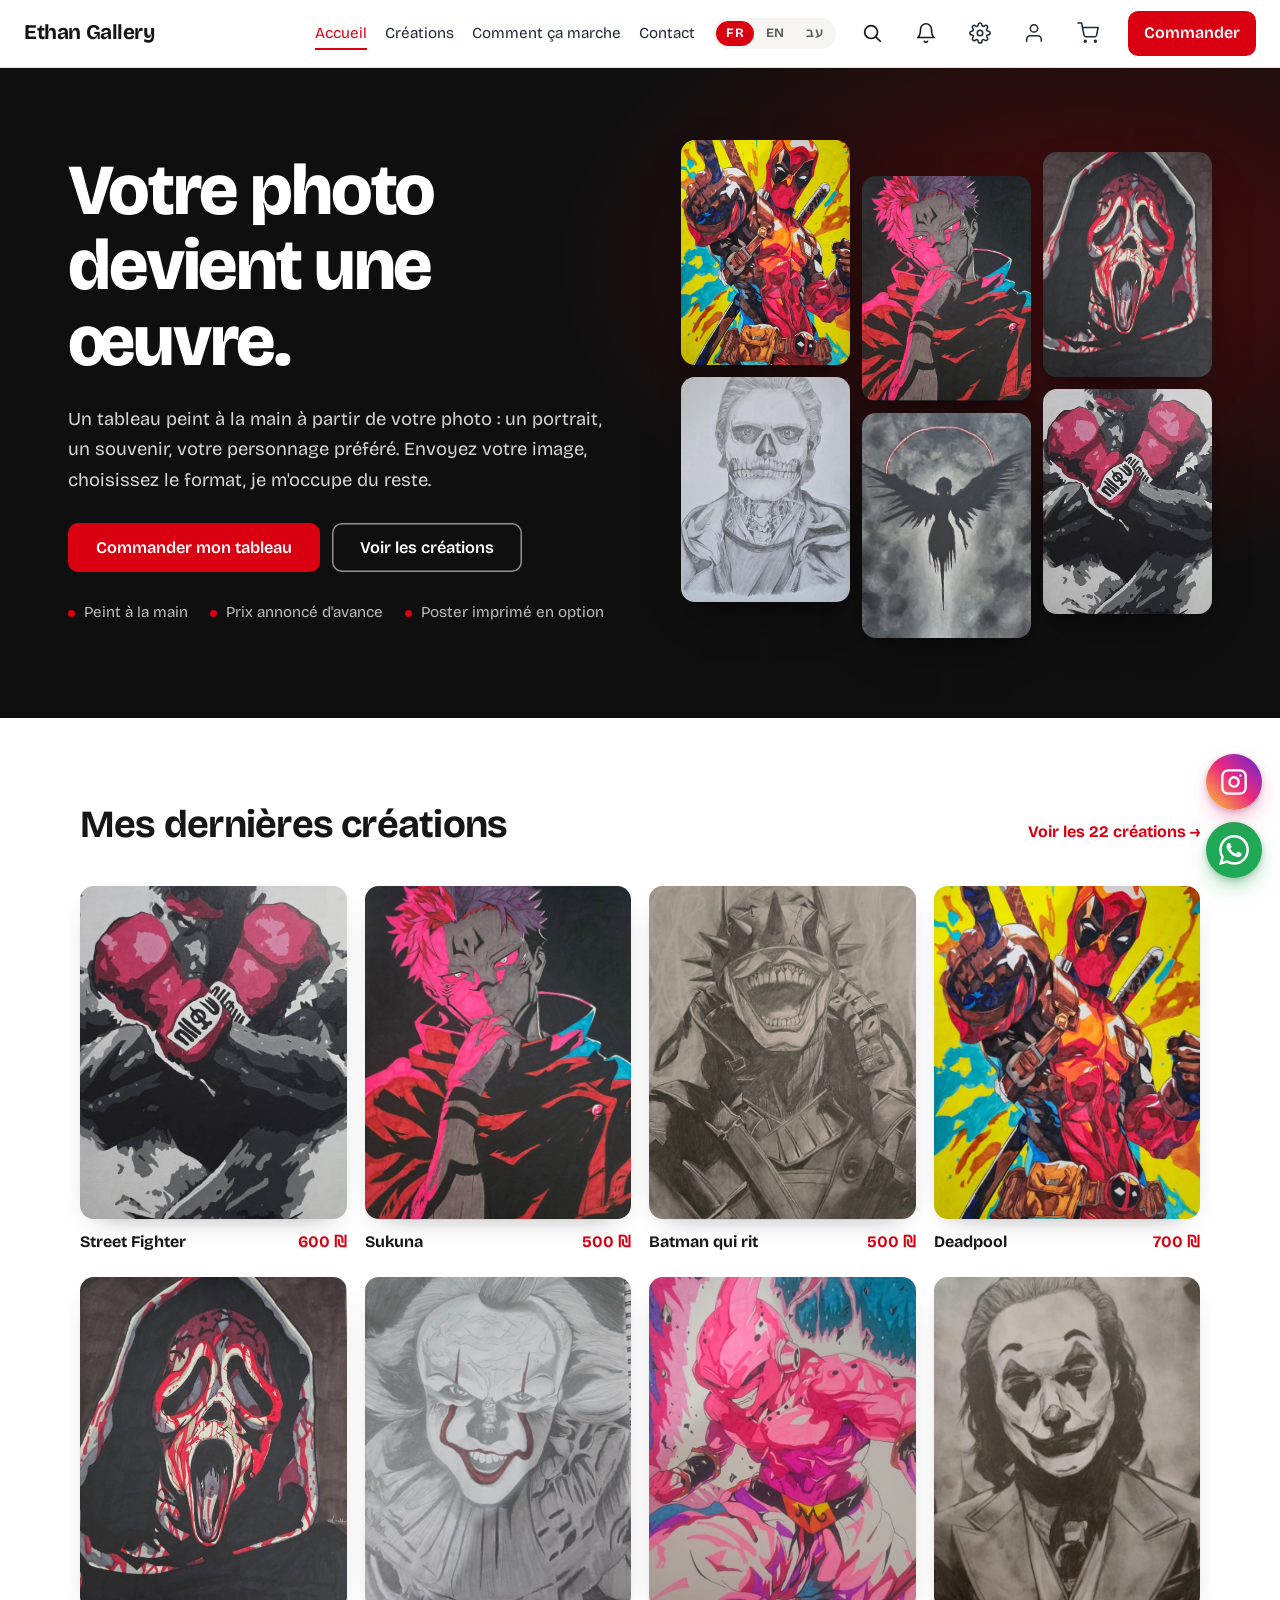
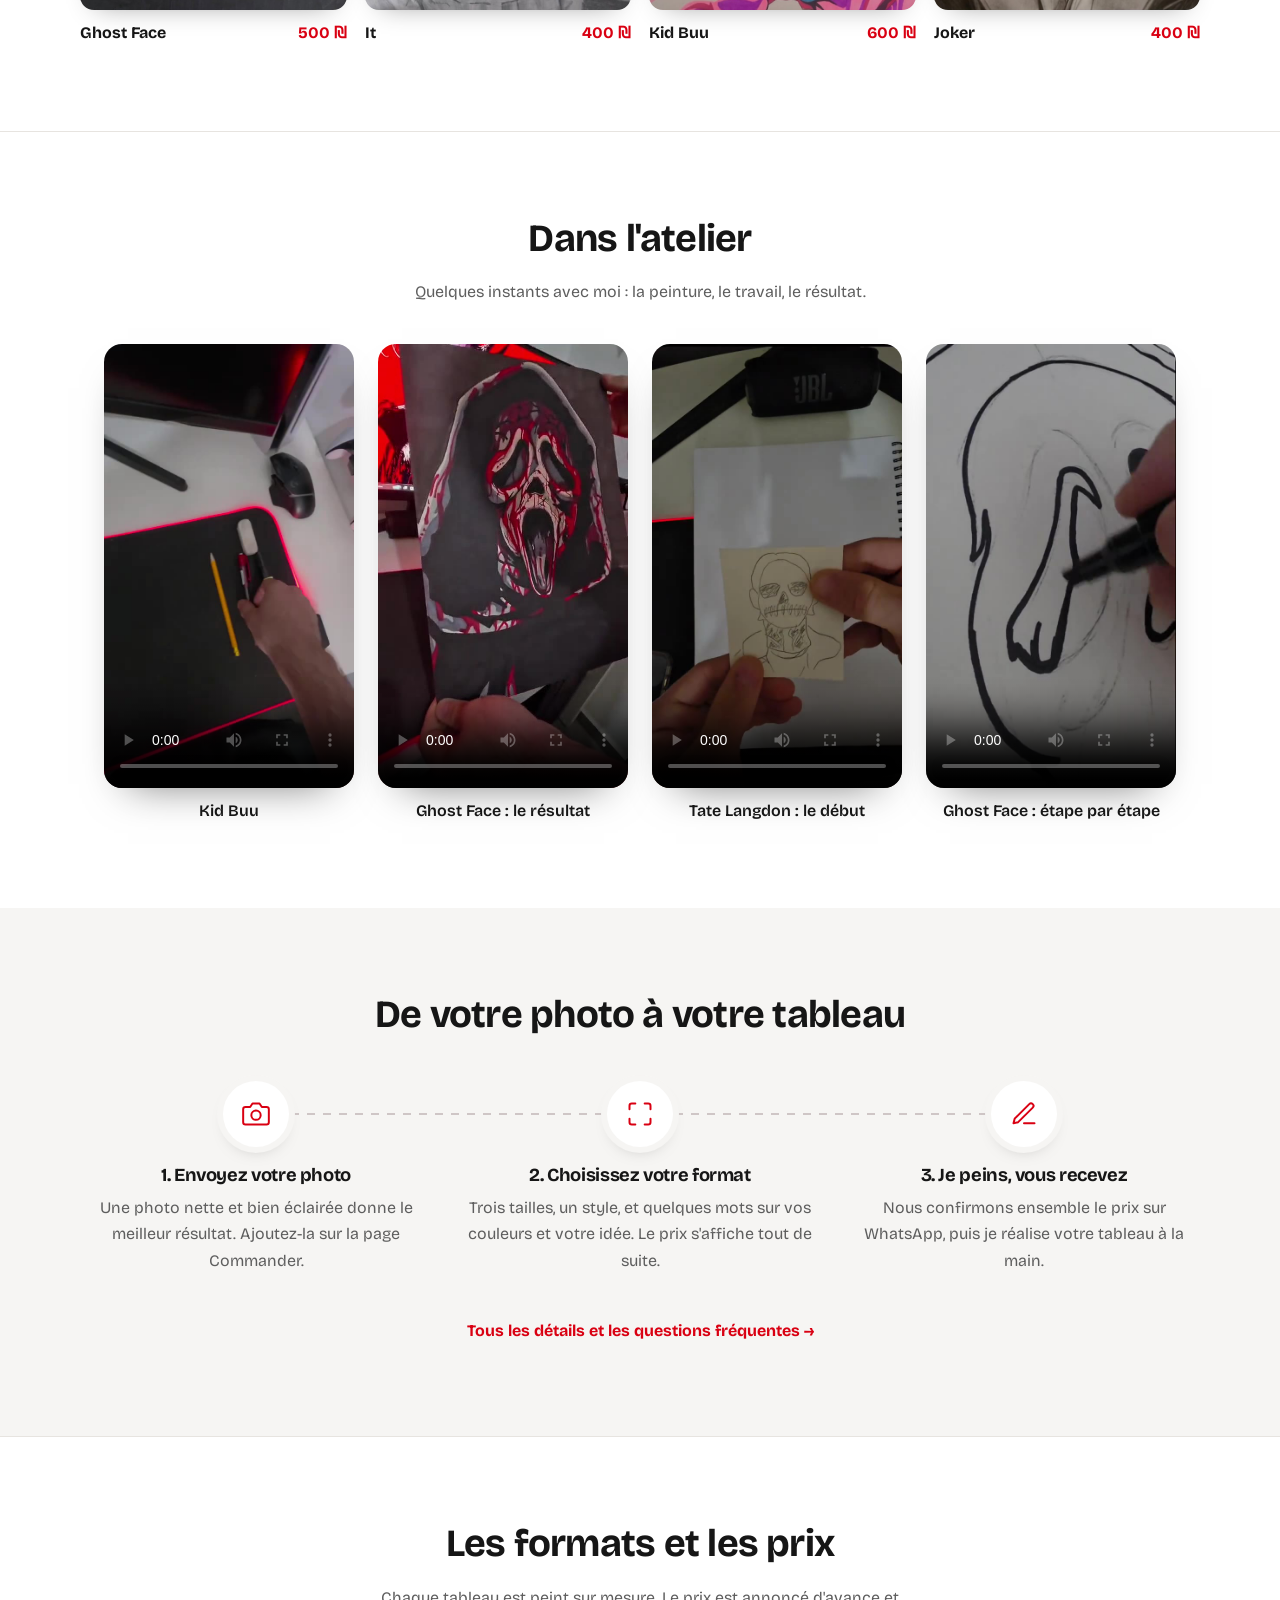
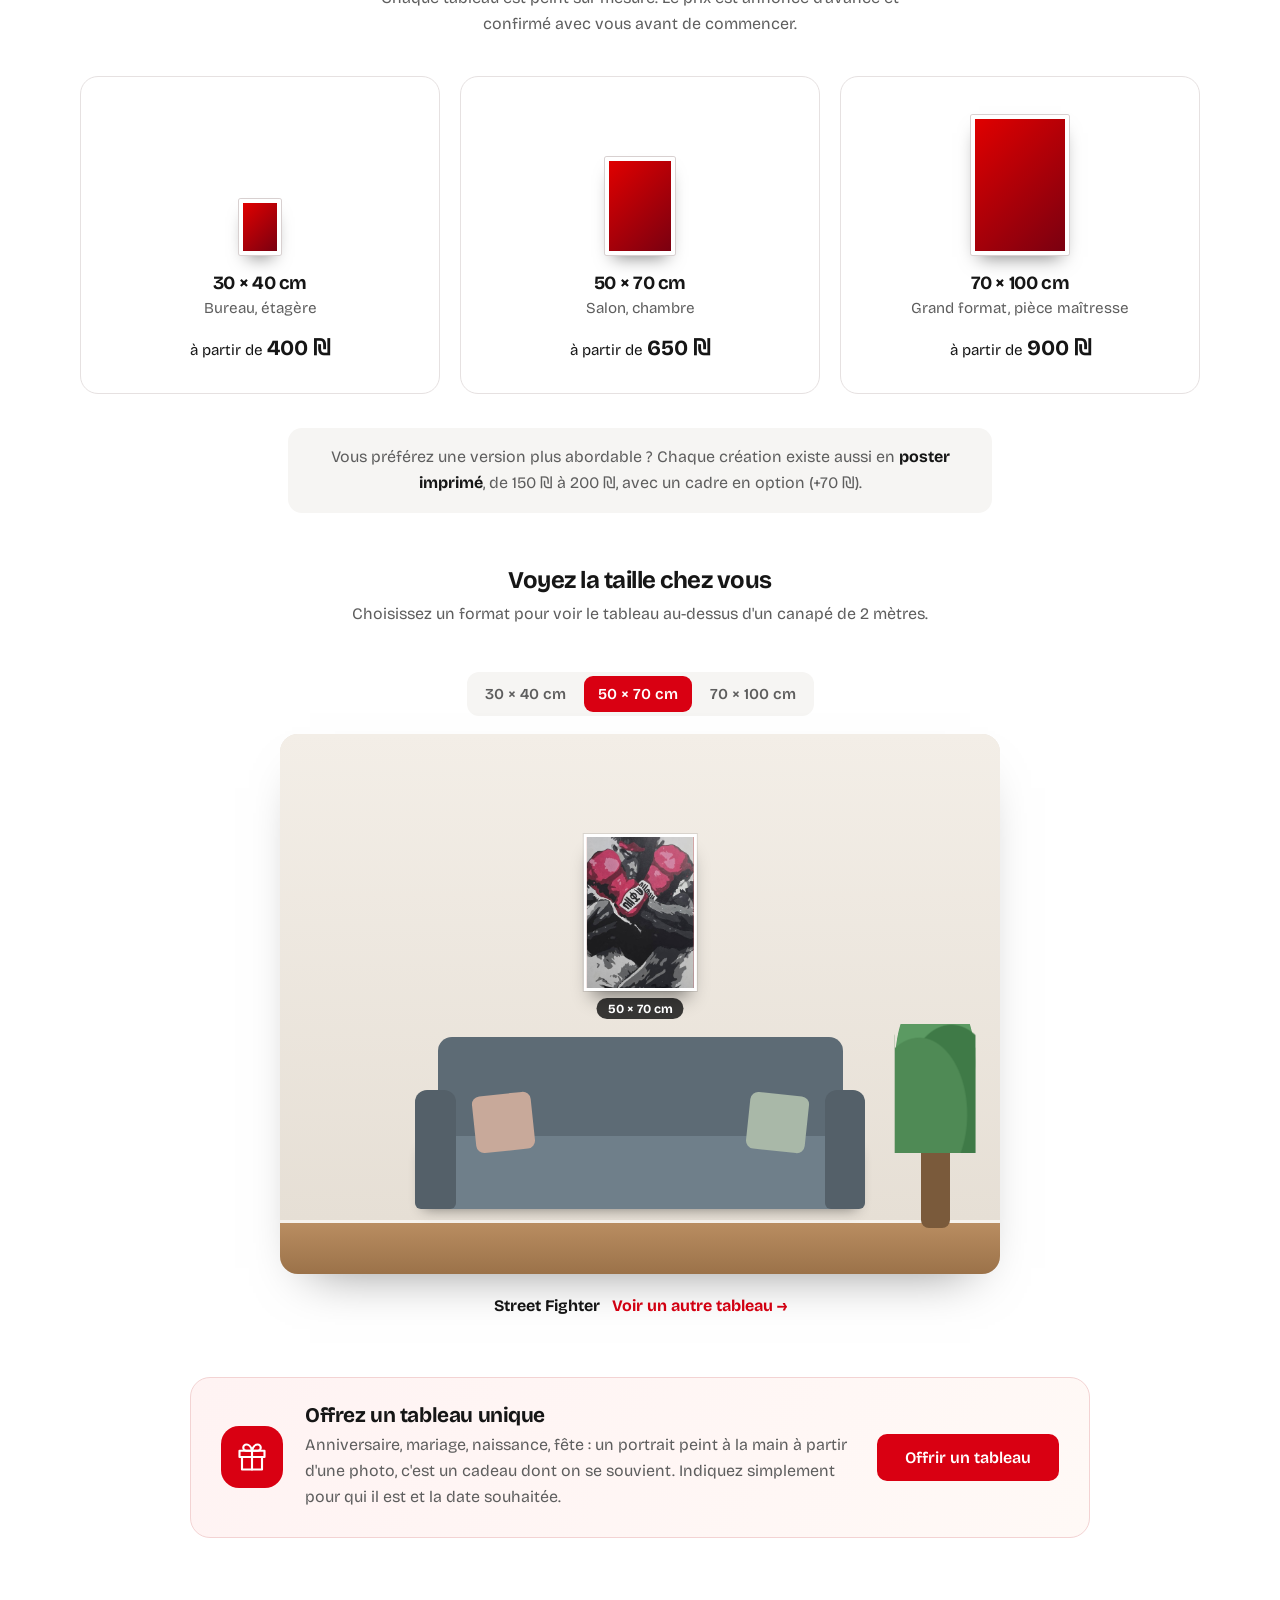
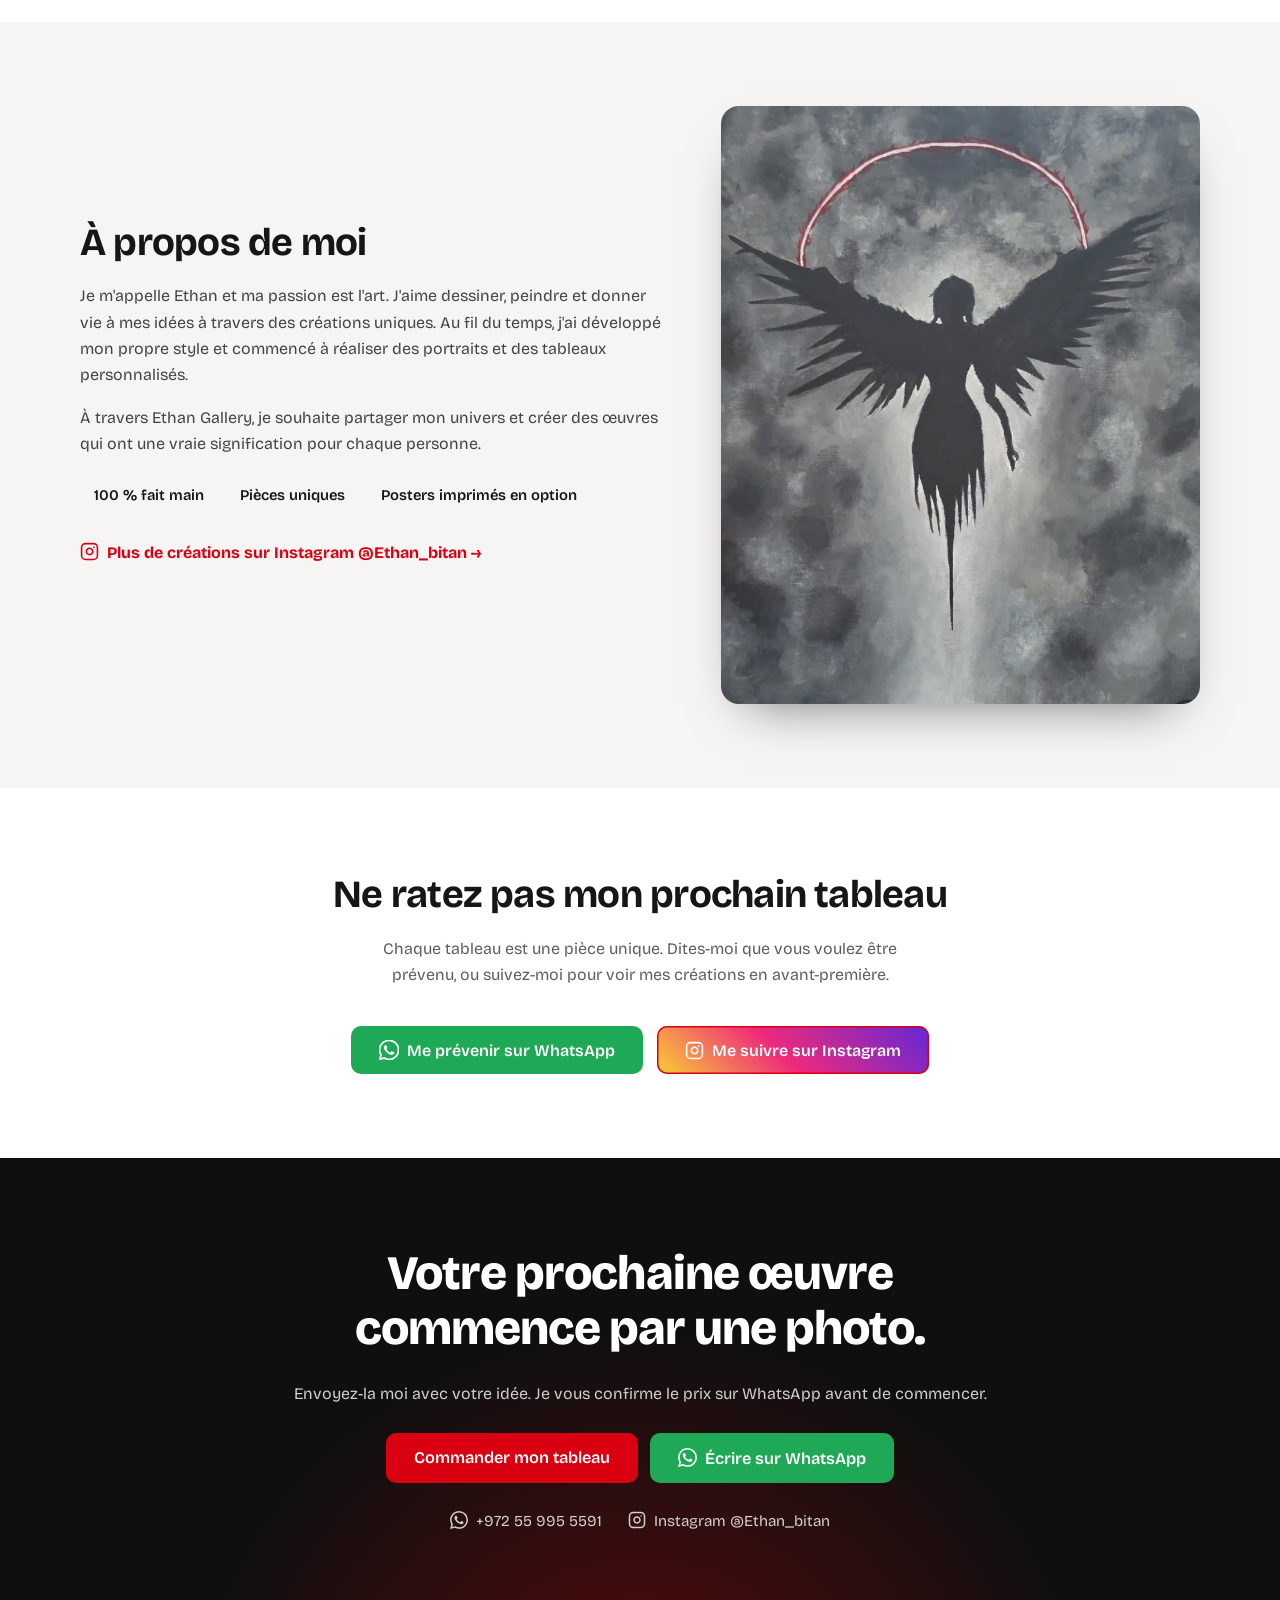
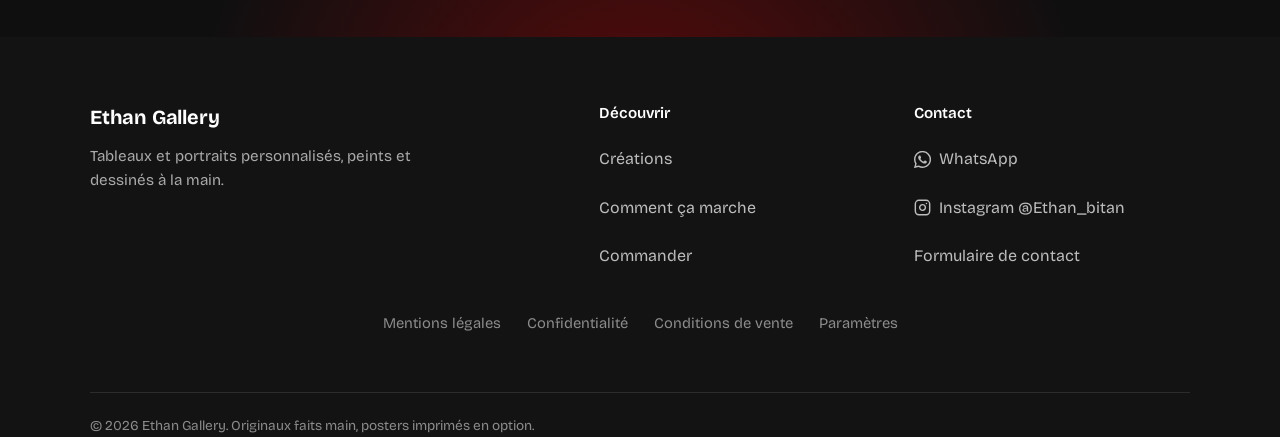
==== commit 9a66e7a0: "Version 58" ====
--- a/index.html
+++ b/index.html
@@ -21,7 +21,7 @@
     <link rel="stylesheet" href="https://fonts.googleapis.com/css2?family=Bricolage+Grotesque:wght@400;600;700;800&display=swap">
     <script>try{var p=JSON.parse(localStorage.getItem("eg_prefs")||"{}");if(p.transitions===false||p.anim===false)document.documentElement.classList.add("sans-transition");if(p.theme==="sombre"||(p.theme==="auto"&&matchMedia("(prefers-color-scheme: dark)").matches))document.documentElement.classList.add("sombre");if(p.texte==="grand")document.documentElement.classList.add("grand");var l=localStorage.getItem("eg_lang");if(l==="en"||l==="he"){document.documentElement.lang=l;document.documentElement.dir=l==="he"?"rtl":"ltr"}}catch(e){}</script>
     <script>try{if(innerWidth<=800)document.documentElement.classList.add("menu-burger")}catch(e){}try{var q=JSON.parse(localStorage.getItem("eg_prefs")||"{}"),c=document.documentElement.classList;if(q.contraste)c.add("contraste");if(q.police==="lisible")c.add("police-lisible");if(q.liens)c.add("liens-soulignes");if(q.flottants===false)c.add("sans-flottants");if(q.texte==="tres-grand")c.add("tres-grand")}catch(e){}</script>
-    <link rel="stylesheet" href="style.css?v=56">
+    <link rel="stylesheet" href="style.css?v=58">
     <script type="application/ld+json">{"@context": "https://schema.org", "@type": "Organization", "name": "Ethan Gallery", "description": "Tableaux et portraits personnalisés, peints et dessinés à la main.", "telephone": "+972559955591", "sameAs": ["https://instagram.com/Ethan_bitan"]}</script>
 </head>
 <body>
@@ -174,8 +174,8 @@
     <p class="pied-liens"><a href="legal.html#mentions">Mentions légales</a><a href="legal.html#confidentialite">Confidentialité</a><a href="legal.html#conditions">Conditions de vente</a><a href="parametres.html">Paramètres</a></p>
     <p class="pied-bas">© 2026 Ethan Gallery. Originaux faits main, posters imprimés en option.</p>
 </footer>
-<script src="script.js?v=56"></script>
-<script src="extras.js?v=56"></script>
-<script src="langues.js?v=56"></script>
+<script src="script.js?v=58"></script>
+<script src="extras.js?v=58"></script>
+<script src="langues.js?v=58"></script>
 </body>
 </html>
--- a/style.css
+++ b/style.css
@@ -1331,3 +1331,25 @@
 .langue-accueil button { color: #e6e6e6; padding: 8px 14px; font-size: .88rem; }
 .langue-accueil button:hover { color: #fff; }
 html.menu-burger .langue-accueil { display: inline-flex !important; }
+[hidden] { display: none !important; }
+
+/* ===== v38 : détails ===== */
+/* prix en couleur neutre (le rouge pouvait faire croire que c'est cher) */
+.format-prix strong, .recap-prix strong, .ligne-prix, .tuile .tp, .tarifs td:last-child { color: var(--encre); }
+.sombre .format-prix strong, .sombre .legende span, .sombre .ligne-prix, .sombre .tuile .tp, .sombre .recap-prix strong { color: #f2f2f2; }
+/* mode sombre : la page / catégorie choisie ressort en rouge comme en mode clair */
+.sombre .liens a[aria-current="page"], .sombre .liens .icone-nav[aria-current="page"], .sombre .barre-icones .icone-nav[aria-current="page"] { color: var(--rouge); }
+.sombre .legal-onglets a[aria-current="true"], .sombre .legal-onglets a.actif { background: var(--rouge); color: #fff; }
+html.menu-burger .sombre .liens > a[aria-current="page"]:not(.icone-nav) { color: #ff4d4d; background: rgba(255,60,60,.16); }
+.sombre .facette button[aria-pressed="true"] { color: #ff4d4d; }
+.sombre .onglets button.actif, .sombre .seg button[aria-pressed="true"], .sombre .langue button[aria-pressed="true"] { background: var(--rouge); color: #fff; }
+/* contact : Instagram aux couleurs d'Instagram */
+.bouton[href*="instagram.com"] { background: linear-gradient(45deg, #f9ce34 0%, #ee2a7b 45%, #6228d7 100%); color: #fff !important; border-color: transparent; }
+.bouton[href*="instagram.com"]:hover { filter: brightness(1.08); }
+/* panier vide */
+.panier-vide { display: grid; justify-items: center; gap: 6px; padding: 28px 0 12px; text-align: center; }
+.panier-vide-ico { display: grid; place-items: center; width: 84px; height: 84px; border-radius: 50%; background: var(--fond-doux); color: var(--gris); margin-bottom: 8px; }
+.panier-vide p { margin: 0 0 12px; color: var(--gris); font-size: 1.05rem; }
+/* mentions légales : les onglets ne suivent plus le défilement */
+.legal-onglets { position: static; top: auto; padding: 0; background: none; }
+.bouton[href*="instagram.com"], .sombre .bouton[href*="instagram.com"], .bouton.contour[href*="instagram.com"] { background: linear-gradient(45deg, #f9ce34 0%, #ee2a7b 45%, #6228d7 100%) !important; color: #fff !important; border-color: transparent !important; }
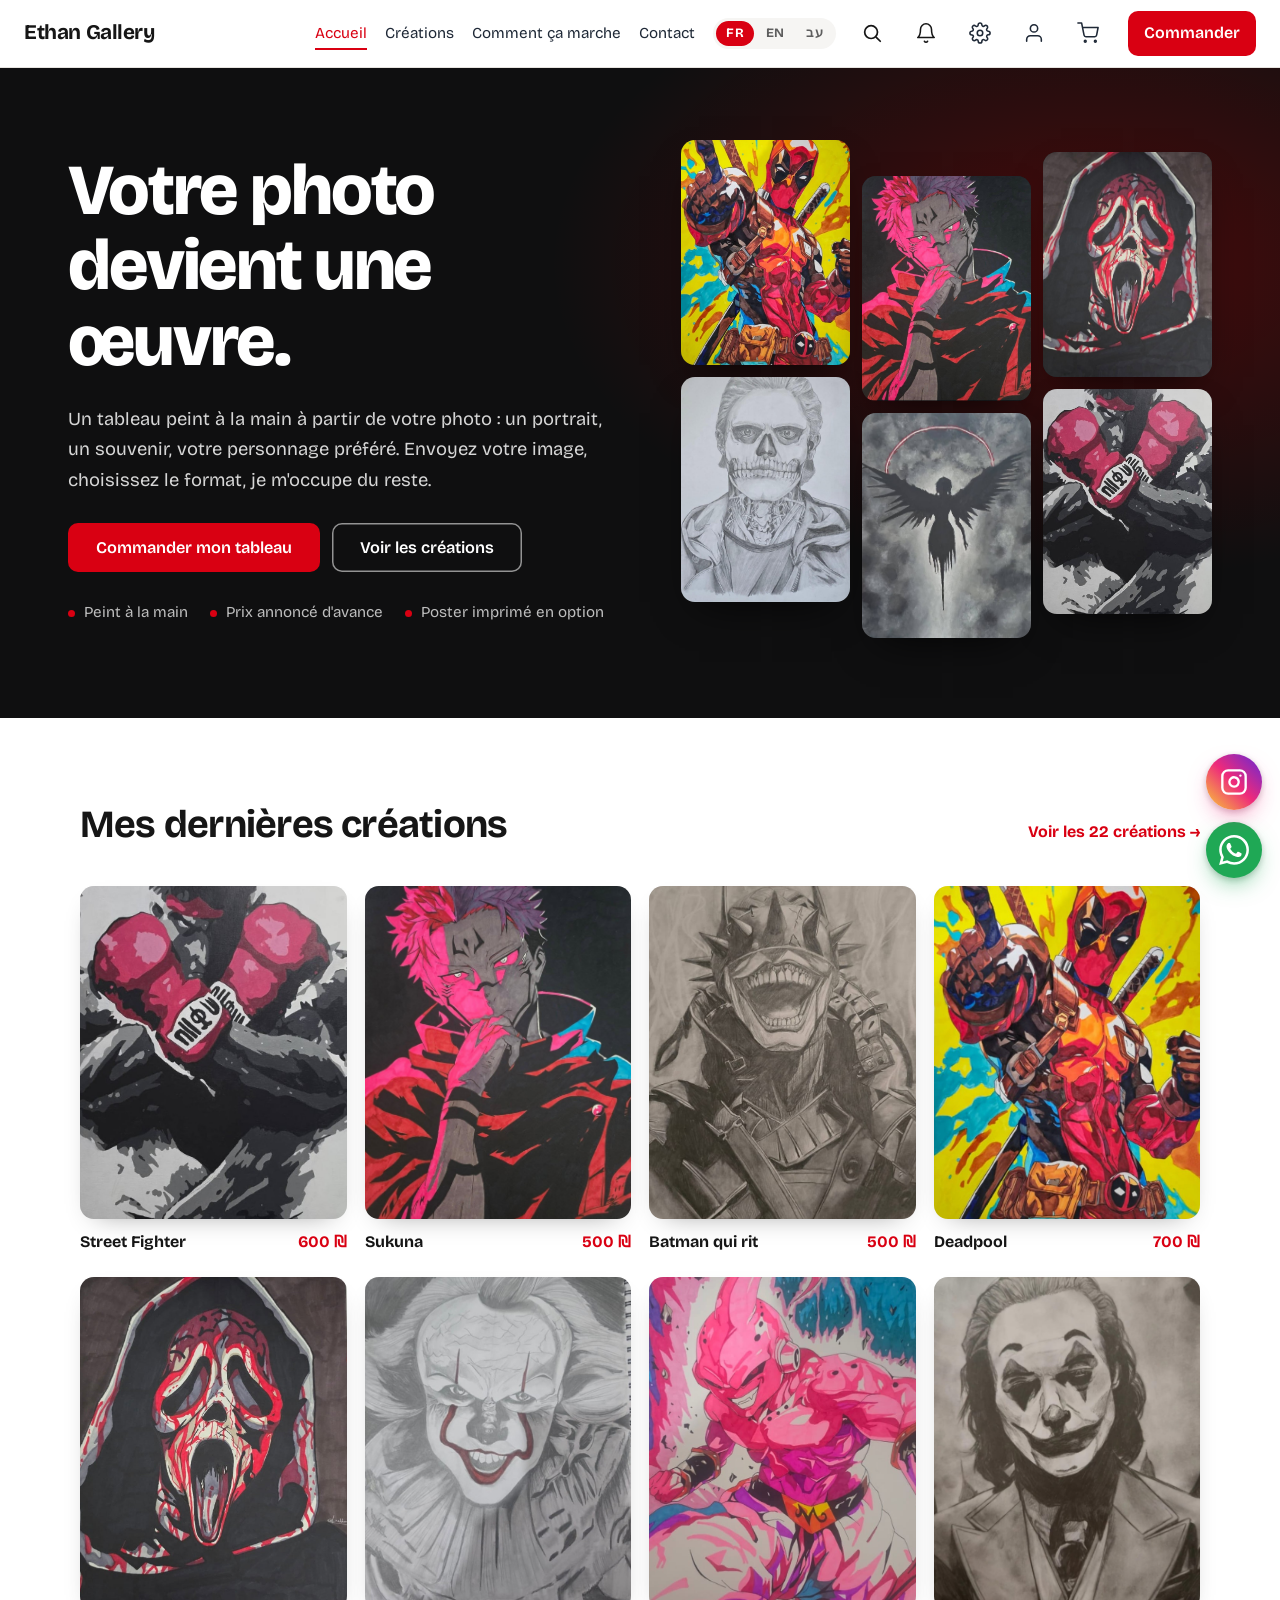
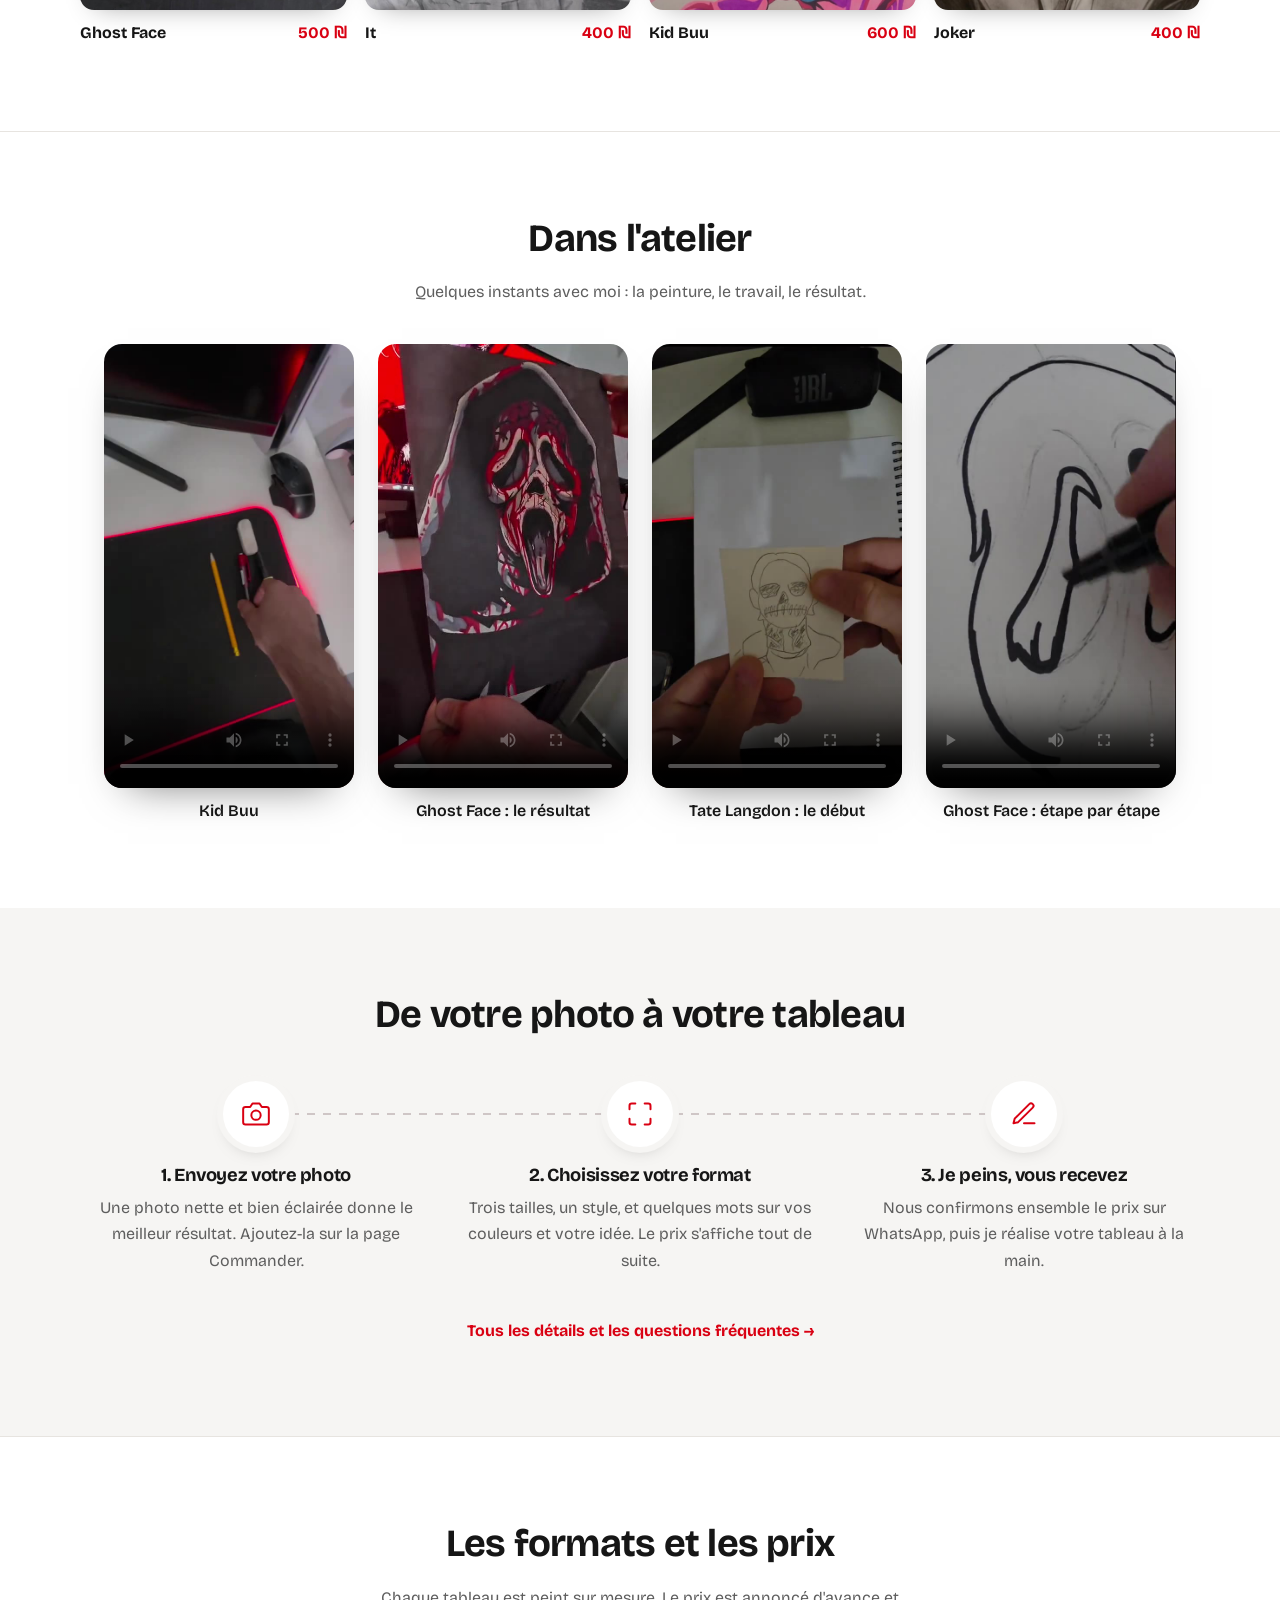
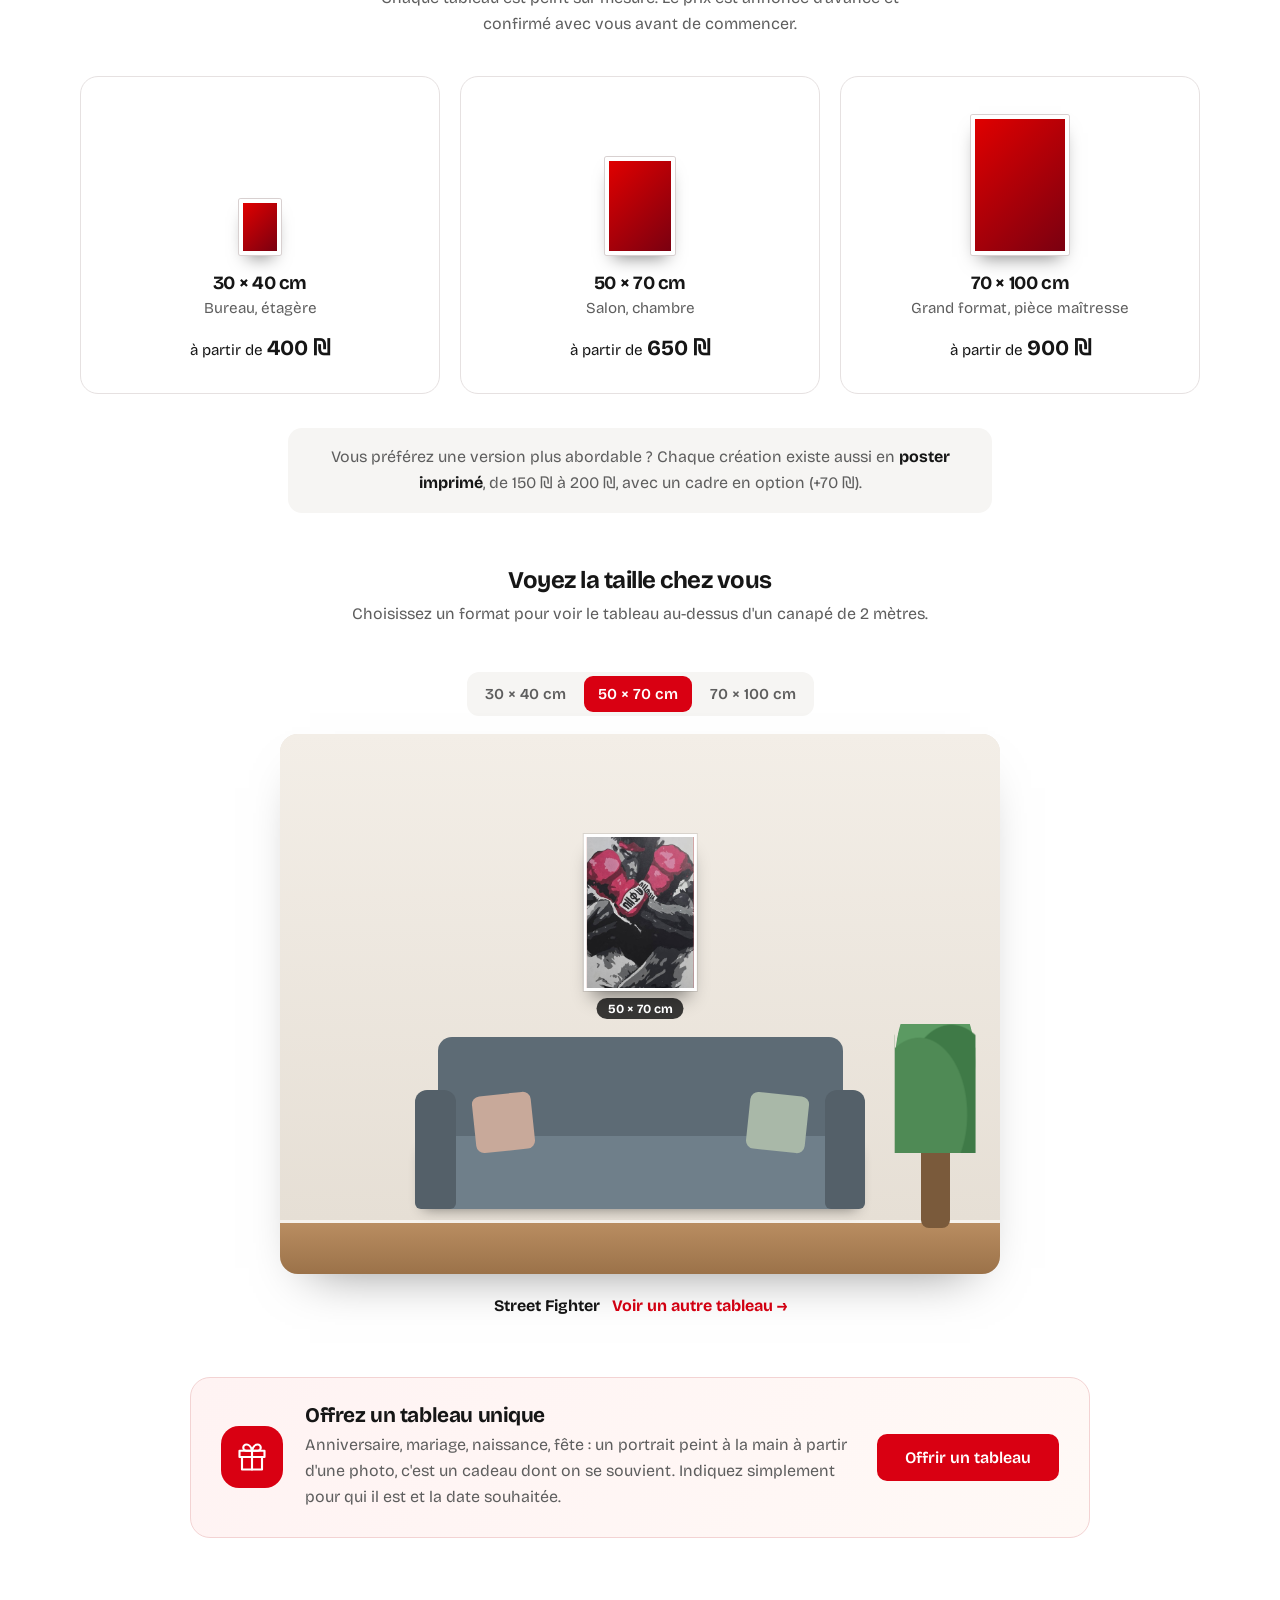
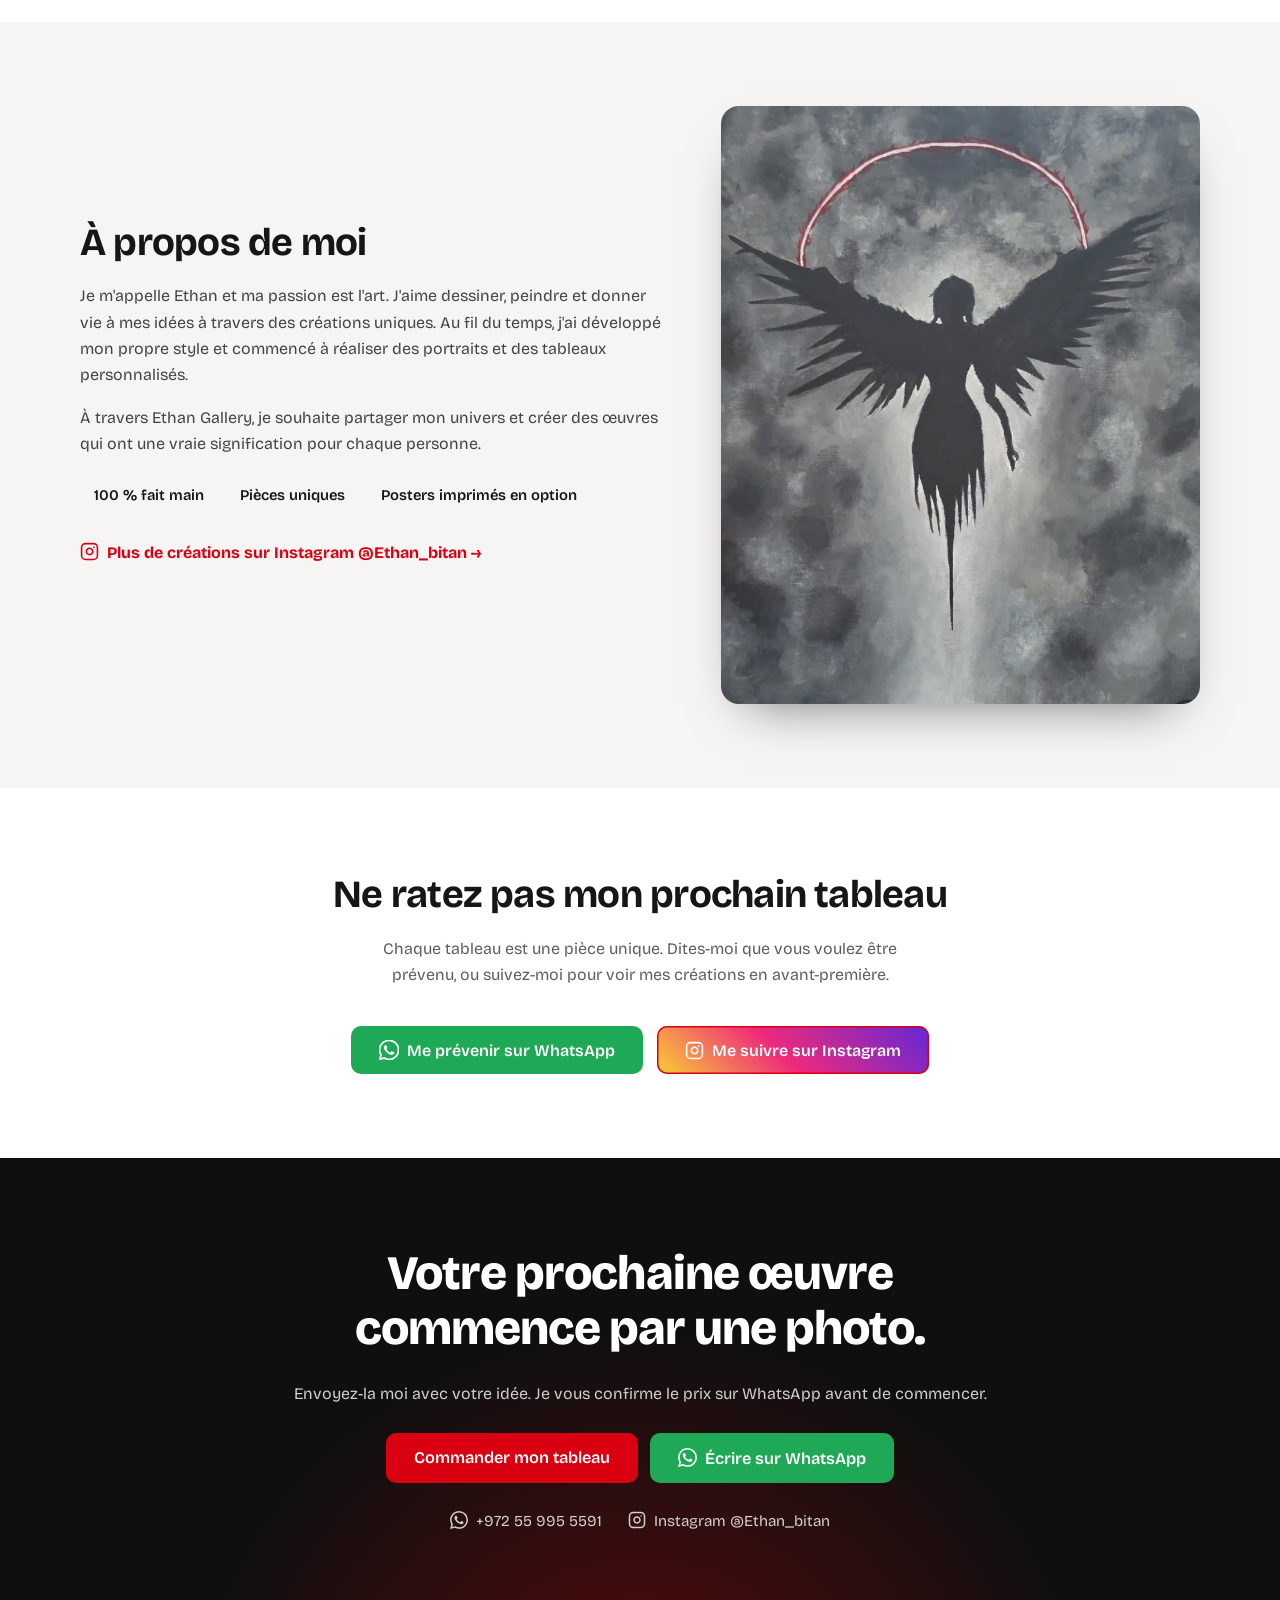
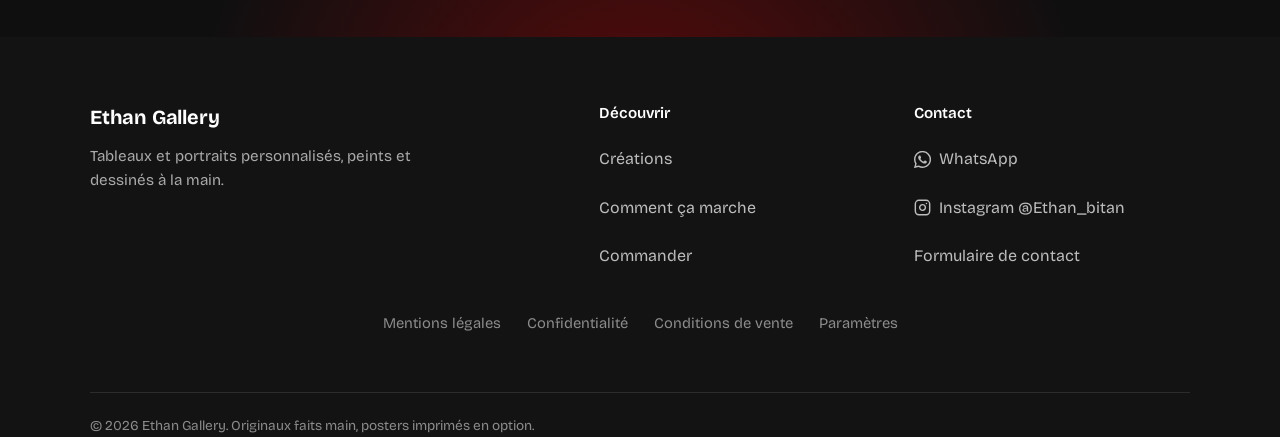
==== commit 34c272ee: "Version 59" ====
--- a/index.html
+++ b/index.html
@@ -21,7 +21,7 @@
     <link rel="stylesheet" href="https://fonts.googleapis.com/css2?family=Bricolage+Grotesque:wght@400;600;700;800&display=swap">
     <script>try{var p=JSON.parse(localStorage.getItem("eg_prefs")||"{}");if(p.transitions===false||p.anim===false)document.documentElement.classList.add("sans-transition");if(p.theme==="sombre"||(p.theme==="auto"&&matchMedia("(prefers-color-scheme: dark)").matches))document.documentElement.classList.add("sombre");if(p.texte==="grand")document.documentElement.classList.add("grand");var l=localStorage.getItem("eg_lang");if(l==="en"||l==="he"){document.documentElement.lang=l;document.documentElement.dir=l==="he"?"rtl":"ltr"}}catch(e){}</script>
     <script>try{if(innerWidth<=800)document.documentElement.classList.add("menu-burger")}catch(e){}try{var q=JSON.parse(localStorage.getItem("eg_prefs")||"{}"),c=document.documentElement.classList;if(q.contraste)c.add("contraste");if(q.police==="lisible")c.add("police-lisible");if(q.liens)c.add("liens-soulignes");if(q.flottants===false)c.add("sans-flottants");if(q.texte==="tres-grand")c.add("tres-grand")}catch(e){}</script>
-    <link rel="stylesheet" href="style.css?v=58">
+    <link rel="stylesheet" href="style.css?v=59">
     <script type="application/ld+json">{"@context": "https://schema.org", "@type": "Organization", "name": "Ethan Gallery", "description": "Tableaux et portraits personnalisés, peints et dessinés à la main.", "telephone": "+972559955591", "sameAs": ["https://instagram.com/Ethan_bitan"]}</script>
 </head>
 <body>
@@ -174,8 +174,8 @@
     <p class="pied-liens"><a href="legal.html#mentions">Mentions légales</a><a href="legal.html#confidentialite">Confidentialité</a><a href="legal.html#conditions">Conditions de vente</a><a href="parametres.html">Paramètres</a></p>
     <p class="pied-bas">© 2026 Ethan Gallery. Originaux faits main, posters imprimés en option.</p>
 </footer>
-<script src="script.js?v=58"></script>
-<script src="extras.js?v=58"></script>
-<script src="langues.js?v=58"></script>
+<script src="script.js?v=59"></script>
+<script src="extras.js?v=59"></script>
+<script src="langues.js?v=59"></script>
 </body>
 </html>
--- a/style.css
+++ b/style.css
@@ -1353,3 +1353,7 @@
 /* mentions légales : les onglets ne suivent plus le défilement */
 .legal-onglets { position: static; top: auto; padding: 0; background: none; }
 .bouton[href*="instagram.com"], .sombre .bouton[href*="instagram.com"], .bouton.contour[href*="instagram.com"] { background: linear-gradient(45deg, #f9ce34 0%, #ee2a7b 45%, #6228d7 100%) !important; color: #fff !important; border-color: transparent !important; }
+
+/* barre du haut opaque : le contenu ne passe plus en transparence derrière elle */
+nav { background: #fff !important; -webkit-backdrop-filter: none !important; backdrop-filter: none !important; }
+.sombre nav { background: #161616 !important; }
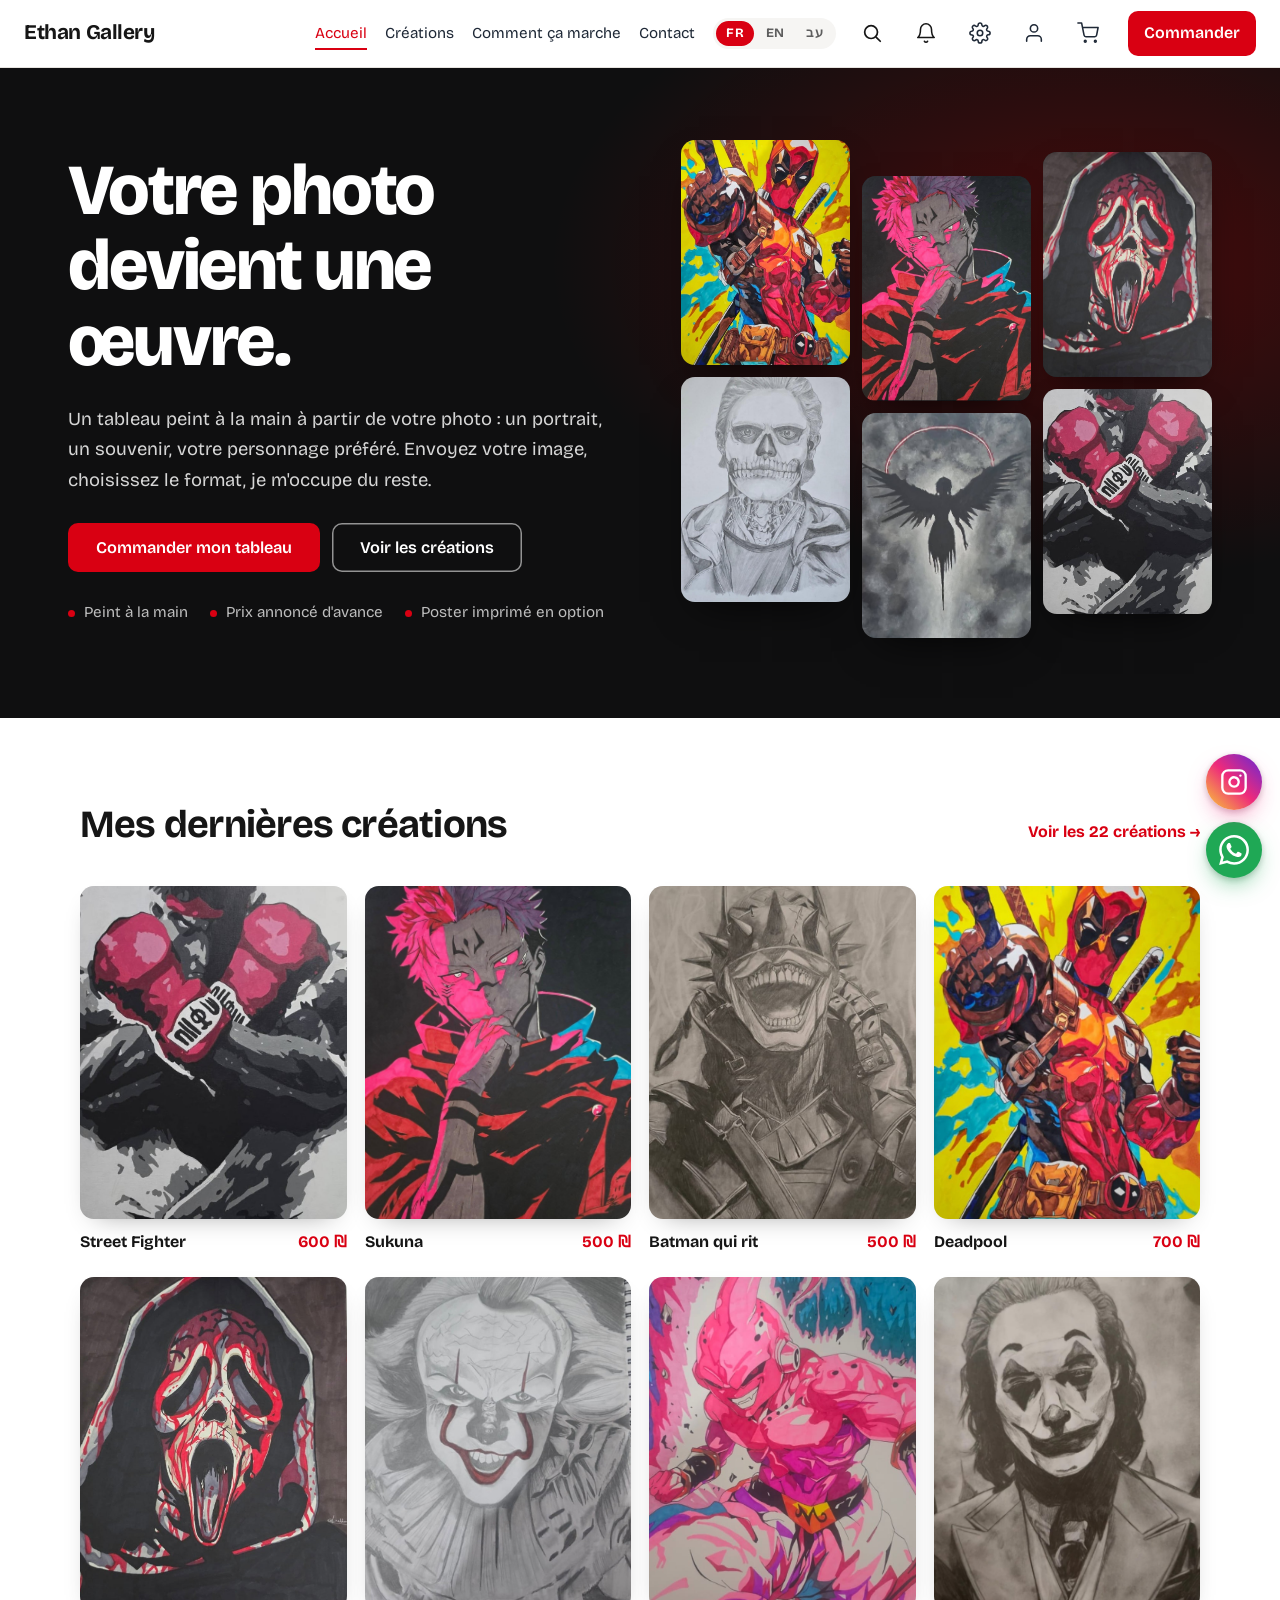
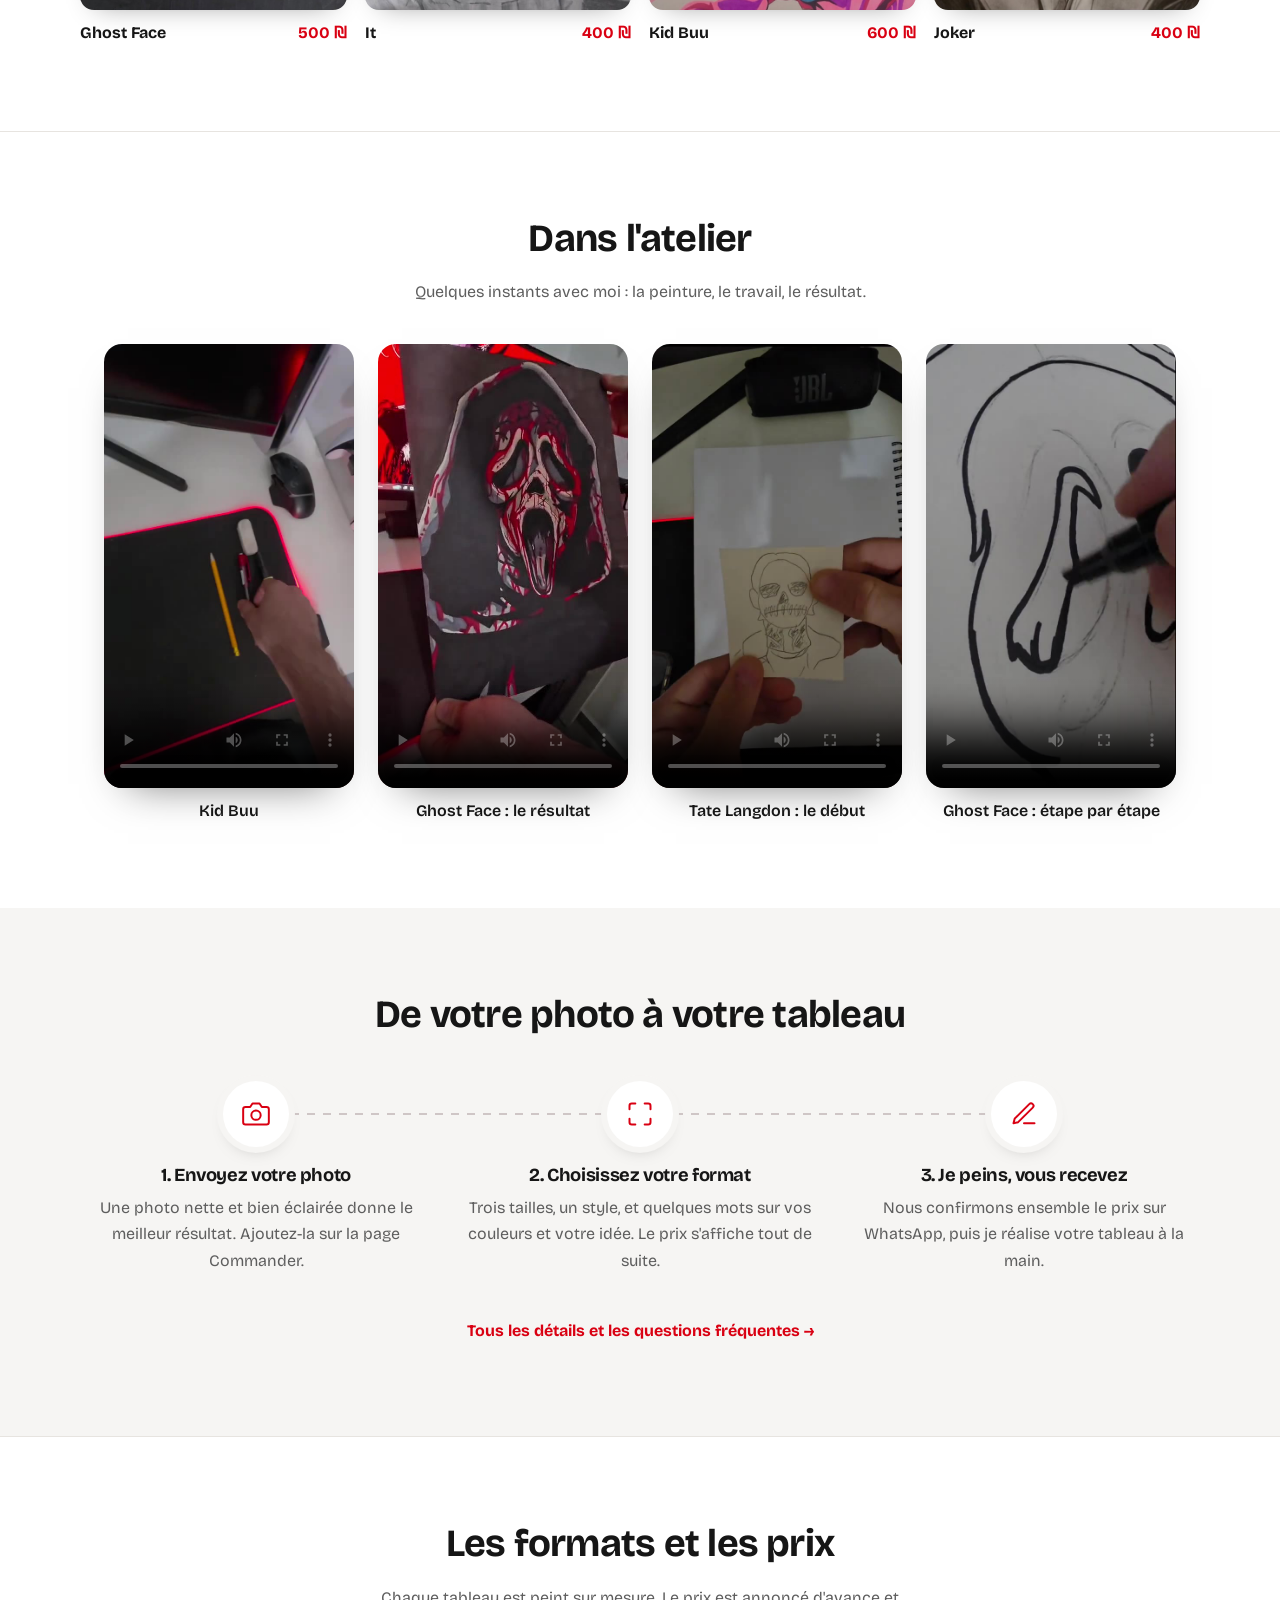
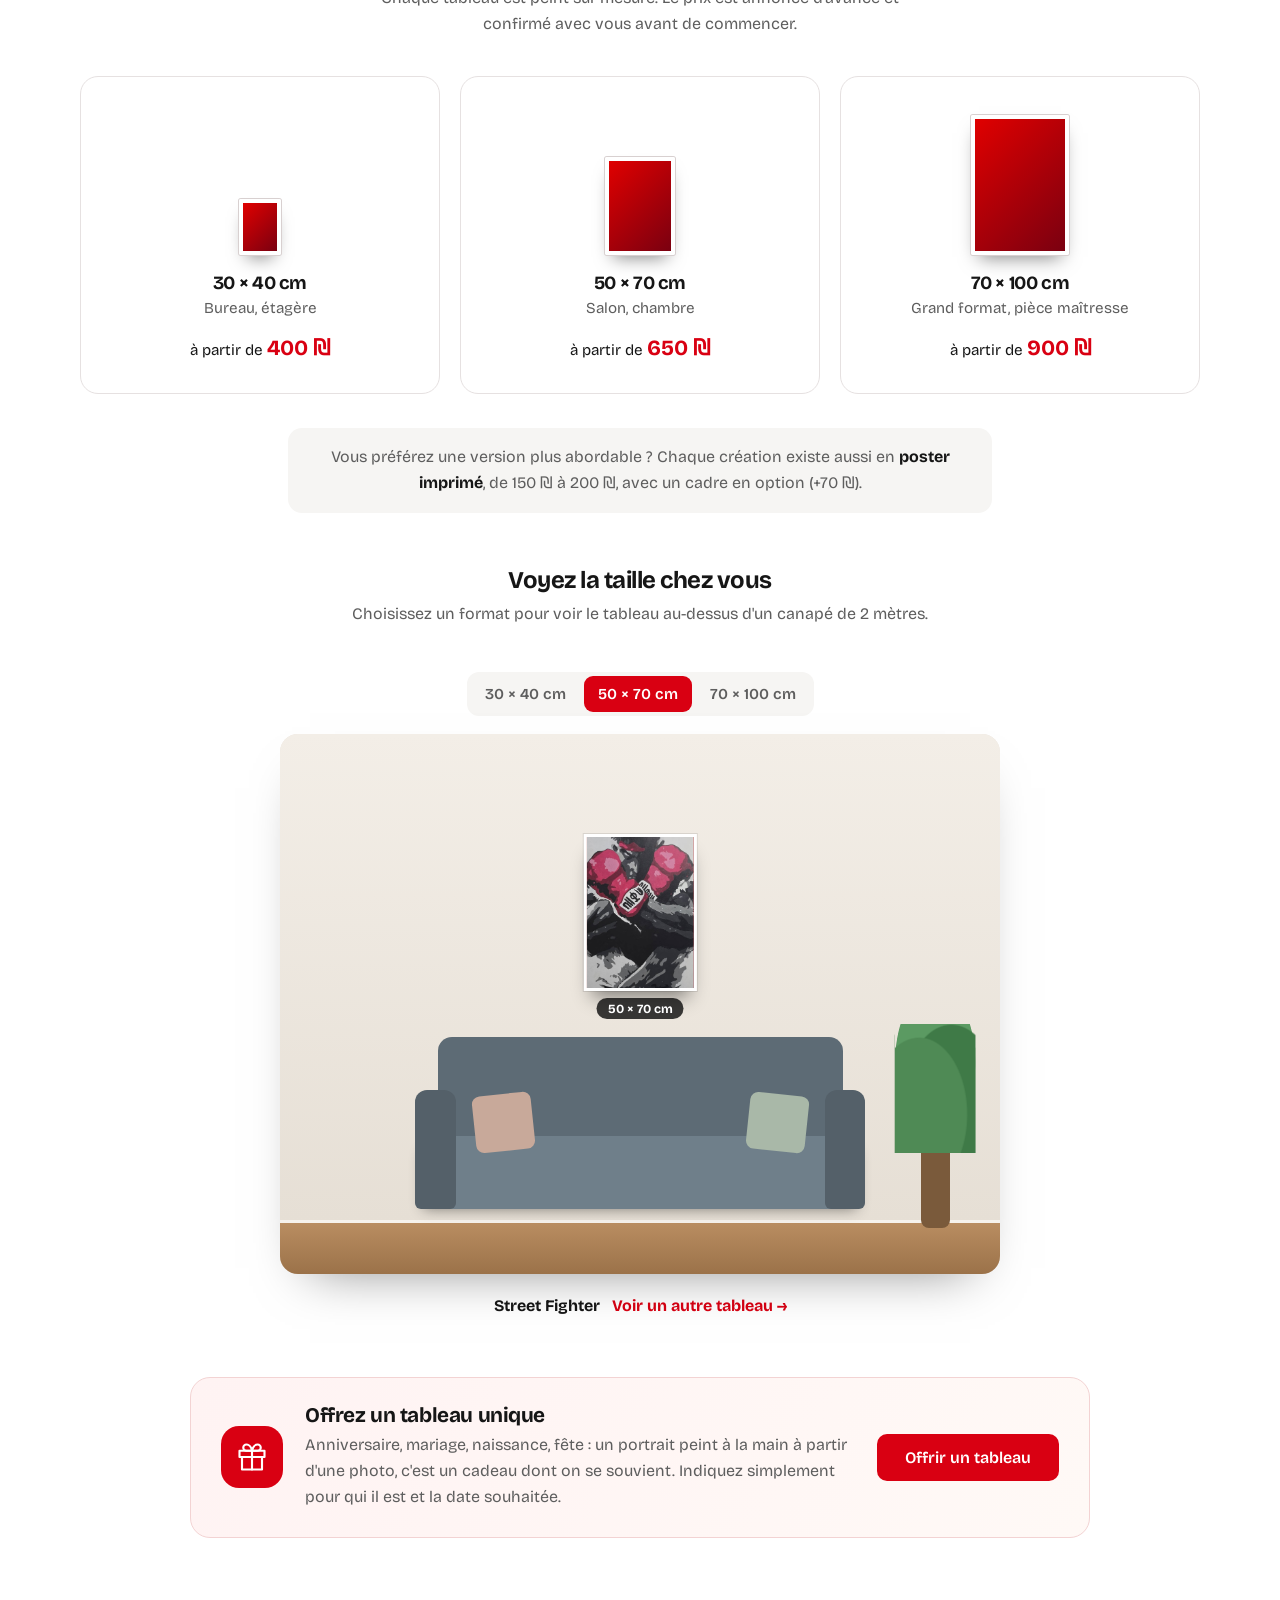
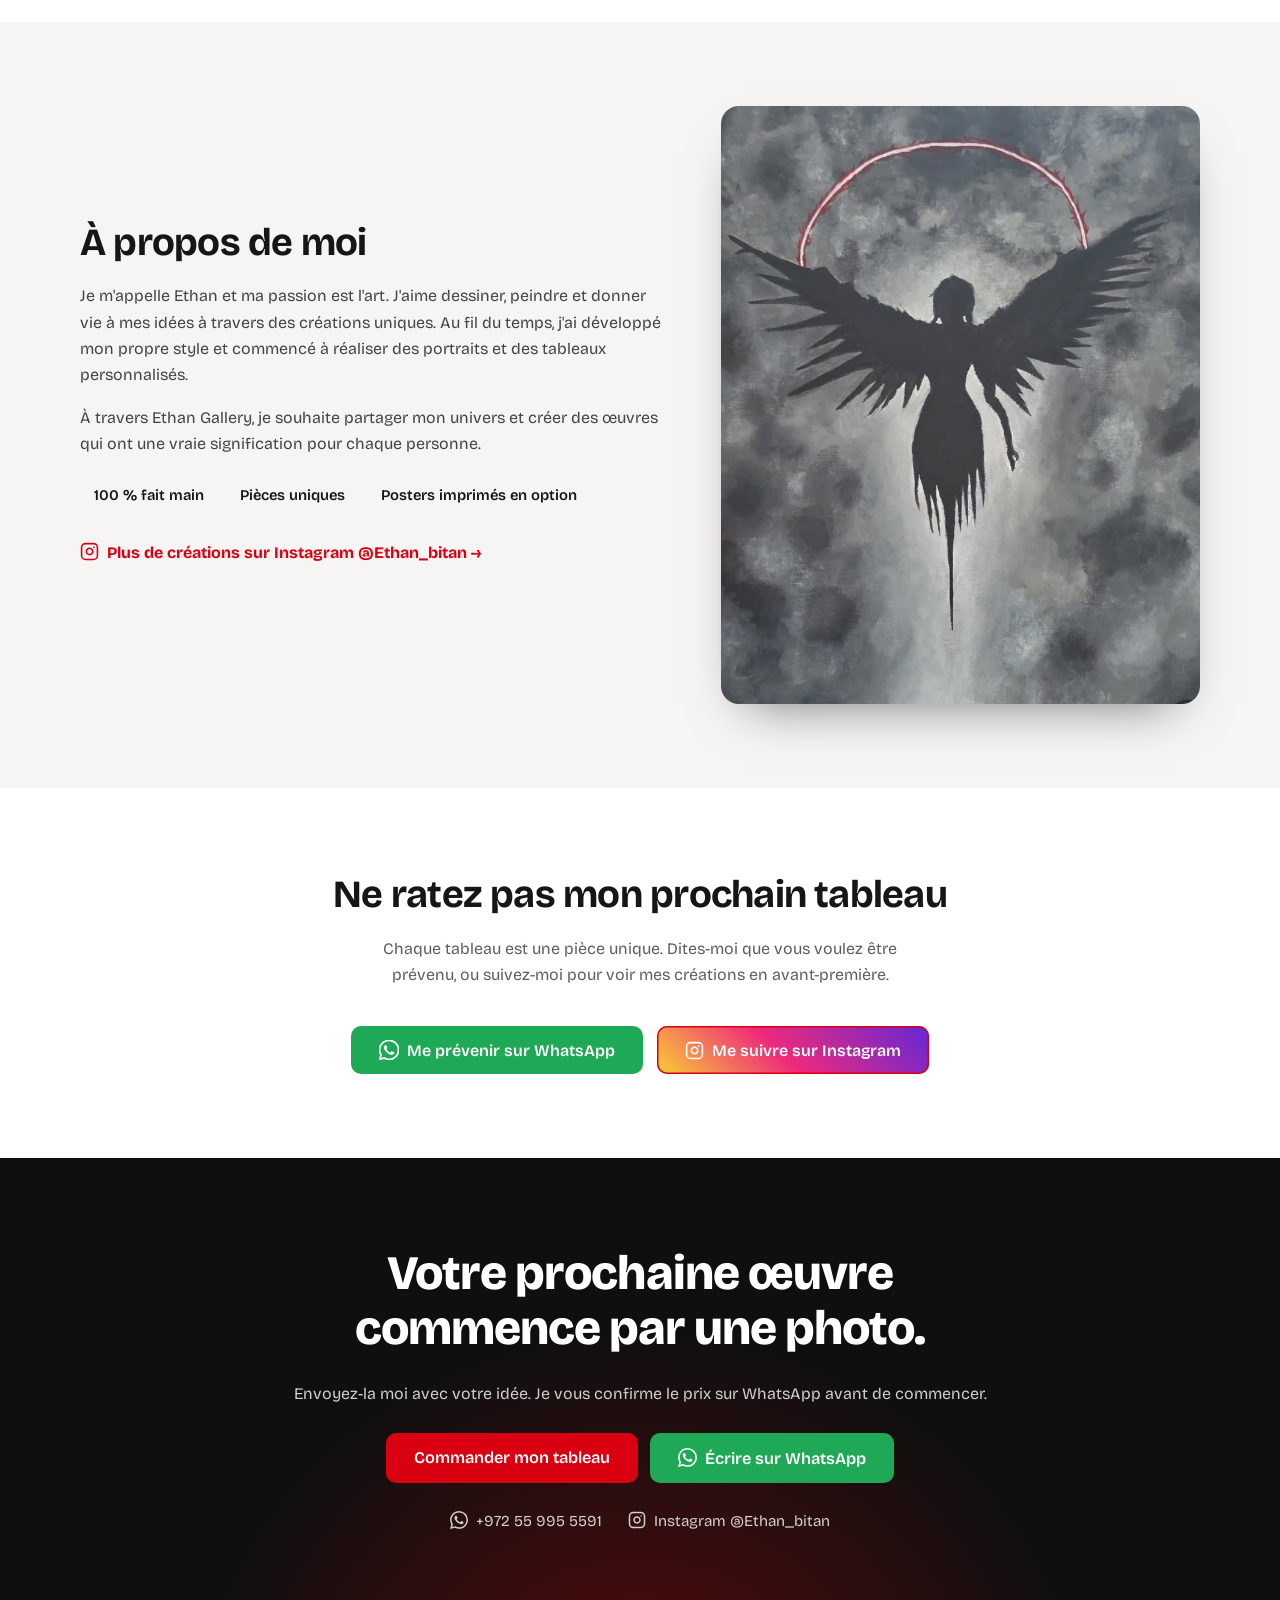
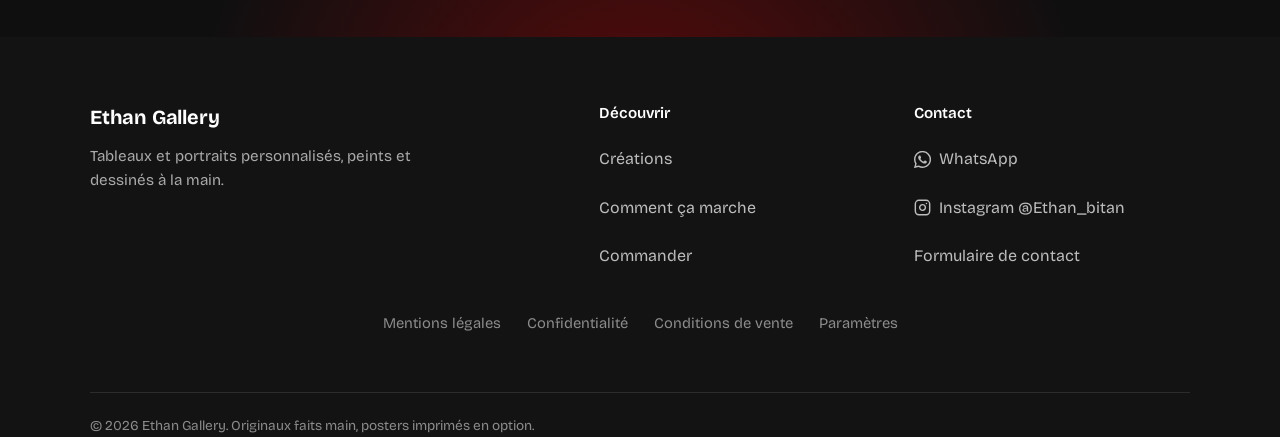
==== commit 6f7e7b67: "Version 62" ====
--- a/index.html
+++ b/index.html
@@ -21,7 +21,7 @@
     <link rel="stylesheet" href="https://fonts.googleapis.com/css2?family=Bricolage+Grotesque:wght@400;600;700;800&display=swap">
     <script>try{var p=JSON.parse(localStorage.getItem("eg_prefs")||"{}");if(p.transitions===false||p.anim===false)document.documentElement.classList.add("sans-transition");if(p.theme==="sombre"||(p.theme==="auto"&&matchMedia("(prefers-color-scheme: dark)").matches))document.documentElement.classList.add("sombre");if(p.texte==="grand")document.documentElement.classList.add("grand");var l=localStorage.getItem("eg_lang");if(l==="en"||l==="he"){document.documentElement.lang=l;document.documentElement.dir=l==="he"?"rtl":"ltr"}}catch(e){}</script>
     <script>try{if(innerWidth<=800)document.documentElement.classList.add("menu-burger")}catch(e){}try{var q=JSON.parse(localStorage.getItem("eg_prefs")||"{}"),c=document.documentElement.classList;if(q.contraste)c.add("contraste");if(q.police==="lisible")c.add("police-lisible");if(q.liens)c.add("liens-soulignes");if(q.flottants===false)c.add("sans-flottants");if(q.texte==="tres-grand")c.add("tres-grand")}catch(e){}</script>
-    <link rel="stylesheet" href="style.css?v=59">
+    <link rel="stylesheet" href="style.css?v=62">
     <script type="application/ld+json">{"@context": "https://schema.org", "@type": "Organization", "name": "Ethan Gallery", "description": "Tableaux et portraits personnalisés, peints et dessinés à la main.", "telephone": "+972559955591", "sameAs": ["https://instagram.com/Ethan_bitan"]}</script>
 </head>
 <body>
@@ -174,8 +174,8 @@
     <p class="pied-liens"><a href="legal.html#mentions">Mentions légales</a><a href="legal.html#confidentialite">Confidentialité</a><a href="legal.html#conditions">Conditions de vente</a><a href="parametres.html">Paramètres</a></p>
     <p class="pied-bas">© 2026 Ethan Gallery. Originaux faits main, posters imprimés en option.</p>
 </footer>
-<script src="script.js?v=59"></script>
-<script src="extras.js?v=59"></script>
-<script src="langues.js?v=59"></script>
+<script src="script.js?v=62"></script>
+<script src="extras.js?v=62"></script>
+<script src="langues.js?v=62"></script>
 </body>
 </html>
--- a/style.css
+++ b/style.css
@@ -1334,9 +1334,6 @@
 [hidden] { display: none !important; }
 
 /* ===== v38 : détails ===== */
-/* prix en couleur neutre (le rouge pouvait faire croire que c'est cher) */
-.format-prix strong, .recap-prix strong, .ligne-prix, .tuile .tp, .tarifs td:last-child { color: var(--encre); }
-.sombre .format-prix strong, .sombre .legende span, .sombre .ligne-prix, .sombre .tuile .tp, .sombre .recap-prix strong { color: #f2f2f2; }
 /* mode sombre : la page / catégorie choisie ressort en rouge comme en mode clair */
 .sombre .liens a[aria-current="page"], .sombre .liens .icone-nav[aria-current="page"], .sombre .barre-icones .icone-nav[aria-current="page"] { color: var(--rouge); }
 .sombre .legal-onglets a[aria-current="true"], .sombre .legal-onglets a.actif { background: var(--rouge); color: #fff; }
@@ -1357,3 +1354,54 @@
 /* barre du haut opaque : le contenu ne passe plus en transparence derrière elle */
 nav { background: #fff !important; -webkit-backdrop-filter: none !important; backdrop-filter: none !important; }
 .sombre nav { background: #161616 !important; }
+
+/* ===== v39 : mobile : nom au-dessus du prix, bien alignés à gauche (plus de décalage quand le nom passe sur 2 lignes) ===== */
+@media (max-width: 600px) {
+    .legende { flex-direction: column; align-items: flex-start; justify-content: flex-start; gap: 2px; text-align: left; }
+    html[dir="rtl"] .legende { align-items: flex-start; text-align: start; }
+    .legende strong { display: block; width: 100%; line-height: 1.25; overflow-wrap: anywhere; }
+    .legende span { display: block; }
+}
+
+/* ===== v40 : choix de l'affichage des créations ===== */
+.vues { display: inline-flex; gap: 2px; padding: 3px; border-radius: 12px; background: var(--fond-doux); }
+.vues button { display: grid; place-items: center; width: 38px; height: 34px; border: 0; border-radius: 9px; background: none; color: var(--gris); cursor: pointer; }
+.vues button:hover { color: var(--encre); }
+.vues button[aria-pressed="true"] { background: var(--rouge); color: #fff; }
+.cartes-projets.vue-grande { grid-template-columns: repeat(auto-fill, minmax(340px, 1fr)); gap: 28px; }
+.cartes-projets.vue-compact { grid-template-columns: repeat(auto-fill, minmax(150px, 1fr)); gap: 14px; }
+.vue-compact .projet-corps { padding: 10px; gap: 3px; }
+.vue-compact .projet-corps h3 { font-size: .98rem; }
+.vue-compact .projet-corps small, .vue-compact .projet-corps .stock, .vue-compact .version, .vue-compact .cadre-poster { display: none; }
+.vue-compact .projet-corps .prix { font-size: 1rem; }
+.cartes-projets.vue-liste { grid-template-columns: 1fr; gap: 14px; }
+.vue-liste .projet { display: grid; grid-template-columns: 190px 1fr; align-items: stretch; }
+.vue-liste .projet-visuel { height: 100%; }
+.vue-liste .projet-visuel img { height: 100%; aspect-ratio: auto; min-height: 190px; object-fit: cover; }
+.vue-liste .projet-corps { justify-content: center; padding: 16px 20px; }
+@media (max-width: 600px) {
+    .vues button[data-vue="compact"] { display: none; }
+    .cartes-projets.vue-compact { grid-template-columns: repeat(2, 1fr); }
+    .vue-compact .projet-corps small, .vue-compact .projet-corps .stock, .vue-compact .version, .vue-compact .cadre-poster { display: revert; }
+    .cartes-projets.vue-grande { grid-template-columns: 1fr; }
+    .vue-liste .projet { grid-template-columns: 120px 1fr; }
+    .vue-liste .projet-visuel img { min-height: 140px; }
+    .vue-liste .projet-corps { padding: 12px 14px; }
+}
+
+/* v41 panier vide enrichi */
+.panier-vide h2 { margin: 0; font-size: 1.4rem; }
+.panier-vide p { max-width: 420px; margin: 0 0 8px; }
+.panier-vide-actions { display: flex; flex-wrap: wrap; gap: 10px; justify-content: center; }
+.panier-vide-points { list-style: none; display: flex; flex-wrap: wrap; gap: 8px 18px; justify-content: center; margin: 18px 0 6px; padding: 0; color: var(--gris); font-size: .95rem; }
+.panier-vide-points li { display: flex; align-items: center; gap: 6px; }
+.panier-vide-titre { margin: 26px 0 10px; font-size: 1.1rem; }
+.panier-vide-sug { display: grid; grid-template-columns: repeat(3, minmax(0, 150px)); gap: 14px; justify-content: center; width: 100%; }
+.panier-vide-sug a { display: grid; gap: 4px; text-decoration: none; color: inherit; text-align: center; }
+.panier-vide-sug img { width: 100%; aspect-ratio: 1; object-fit: cover; border-radius: 12px; }
+.panier-vide-sug span { font-weight: 600; font-size: .92rem; }
+.panier-vide-sug small { color: var(--rouge, #c0392b); font-weight: 600; }
+@media (max-width: 480px) { .panier-vide-sug { grid-template-columns: repeat(3, 1fr); gap: 8px; } .panier-vide-sug span { font-size: .8rem; } }
+.bouton.secondaire { background: transparent; color: var(--rouge); box-shadow: inset 0 0 0 2px var(--rouge); }
+.bouton.secondaire:hover { background: var(--rouge); color: #fff; }
+.panier-vide-actions .bouton { font-size: 1rem; padding: 12px 22px; }
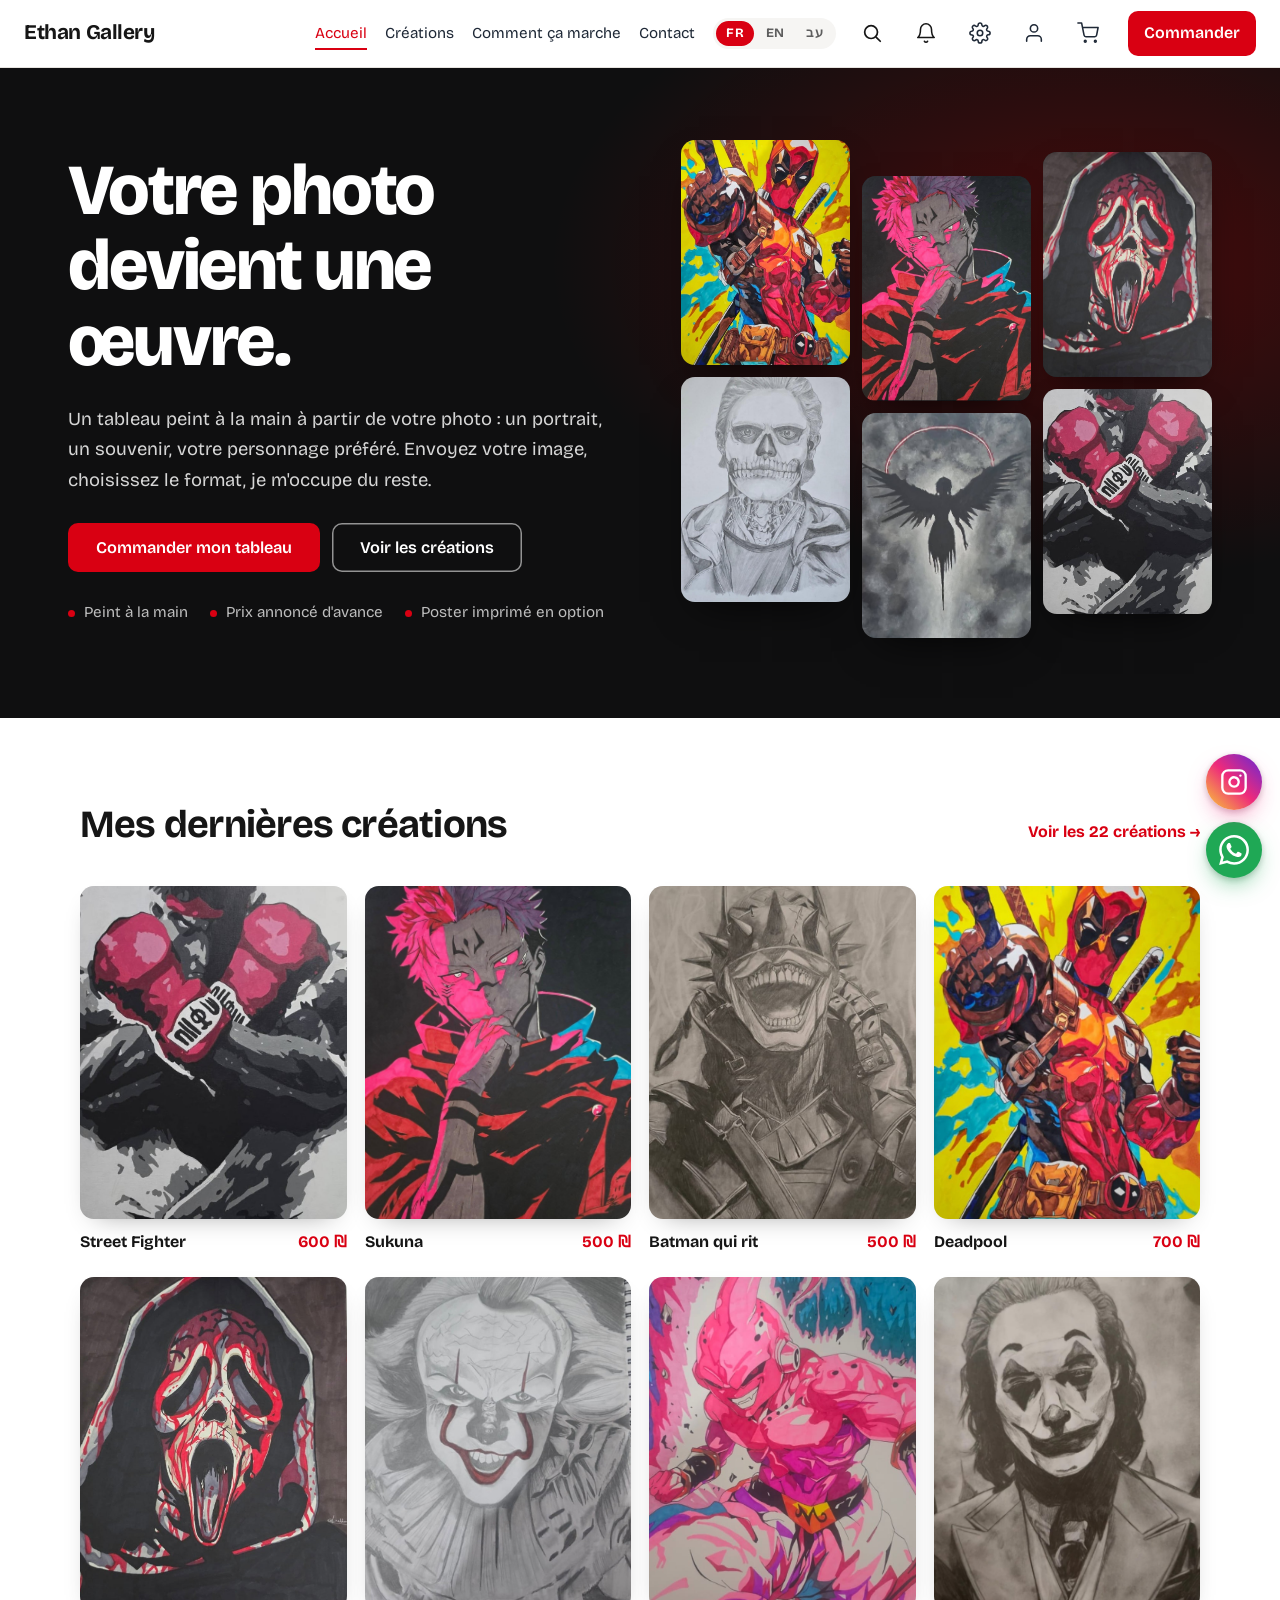
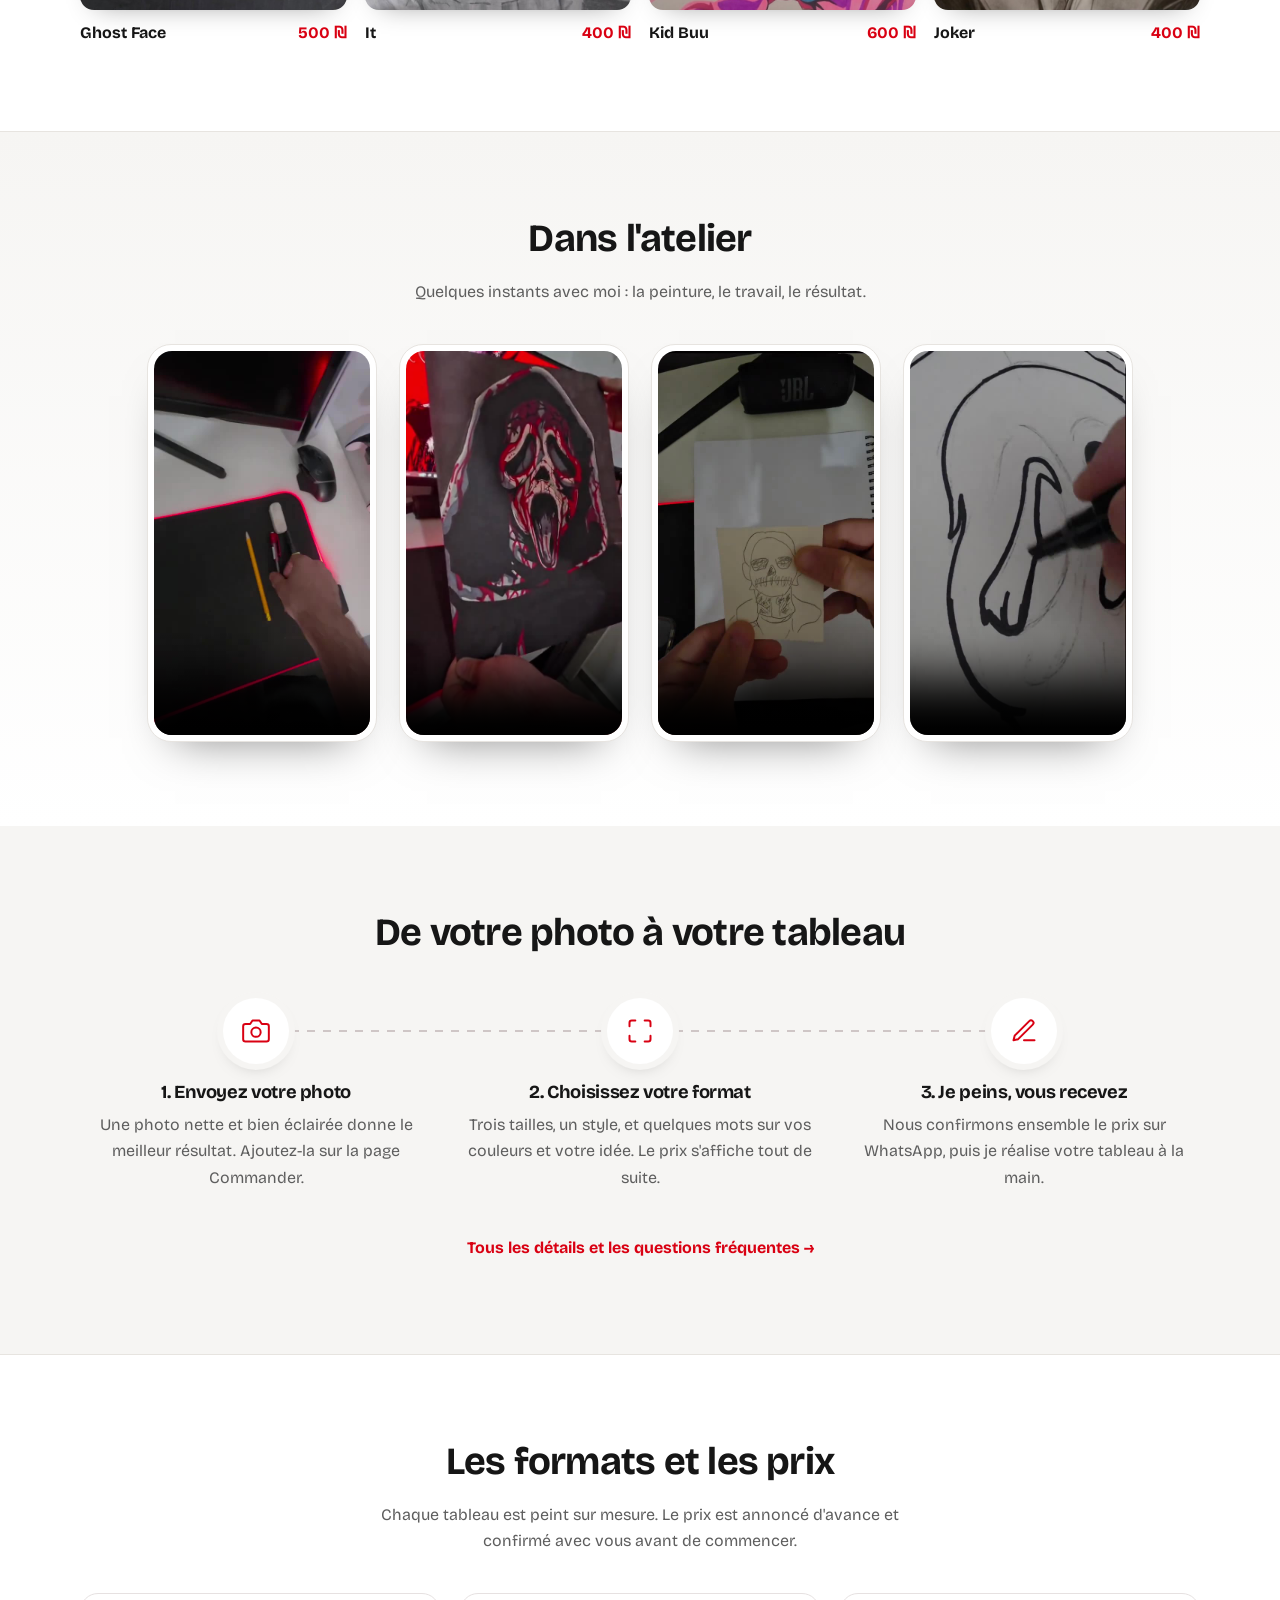
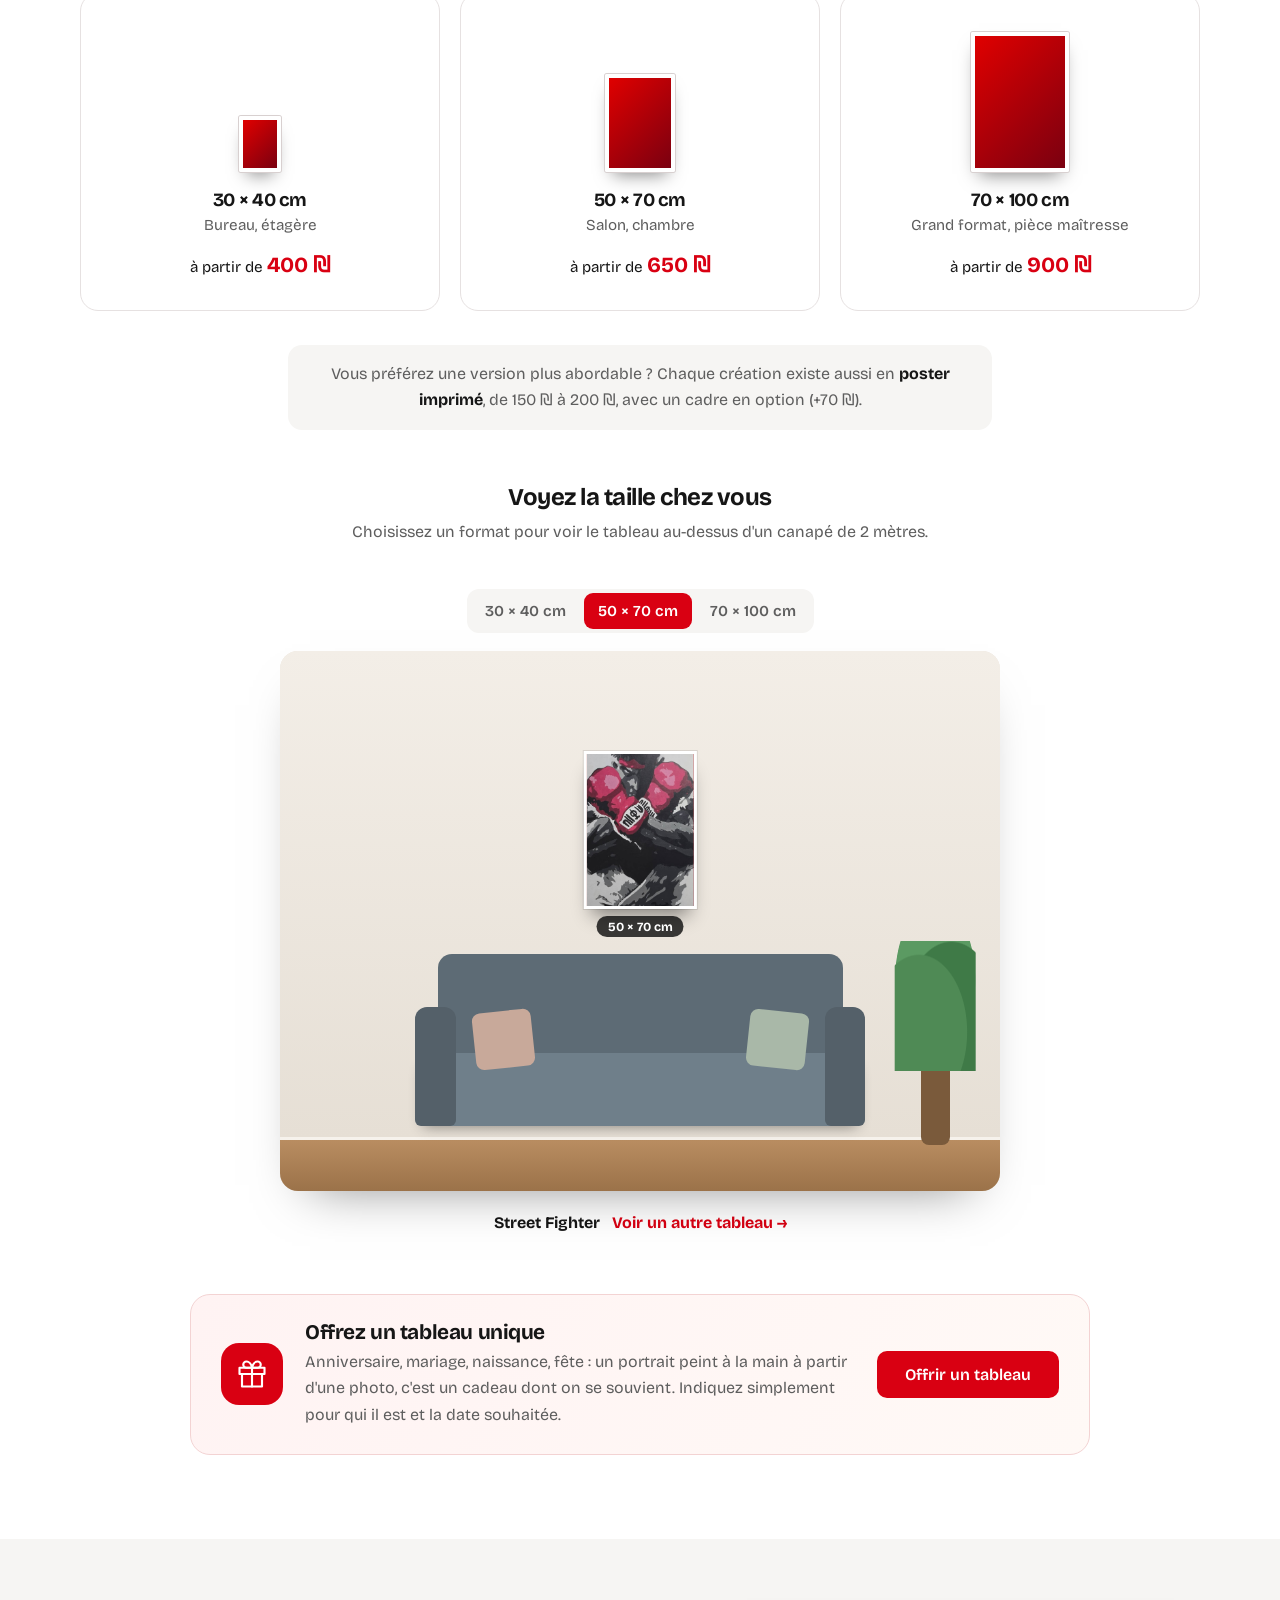
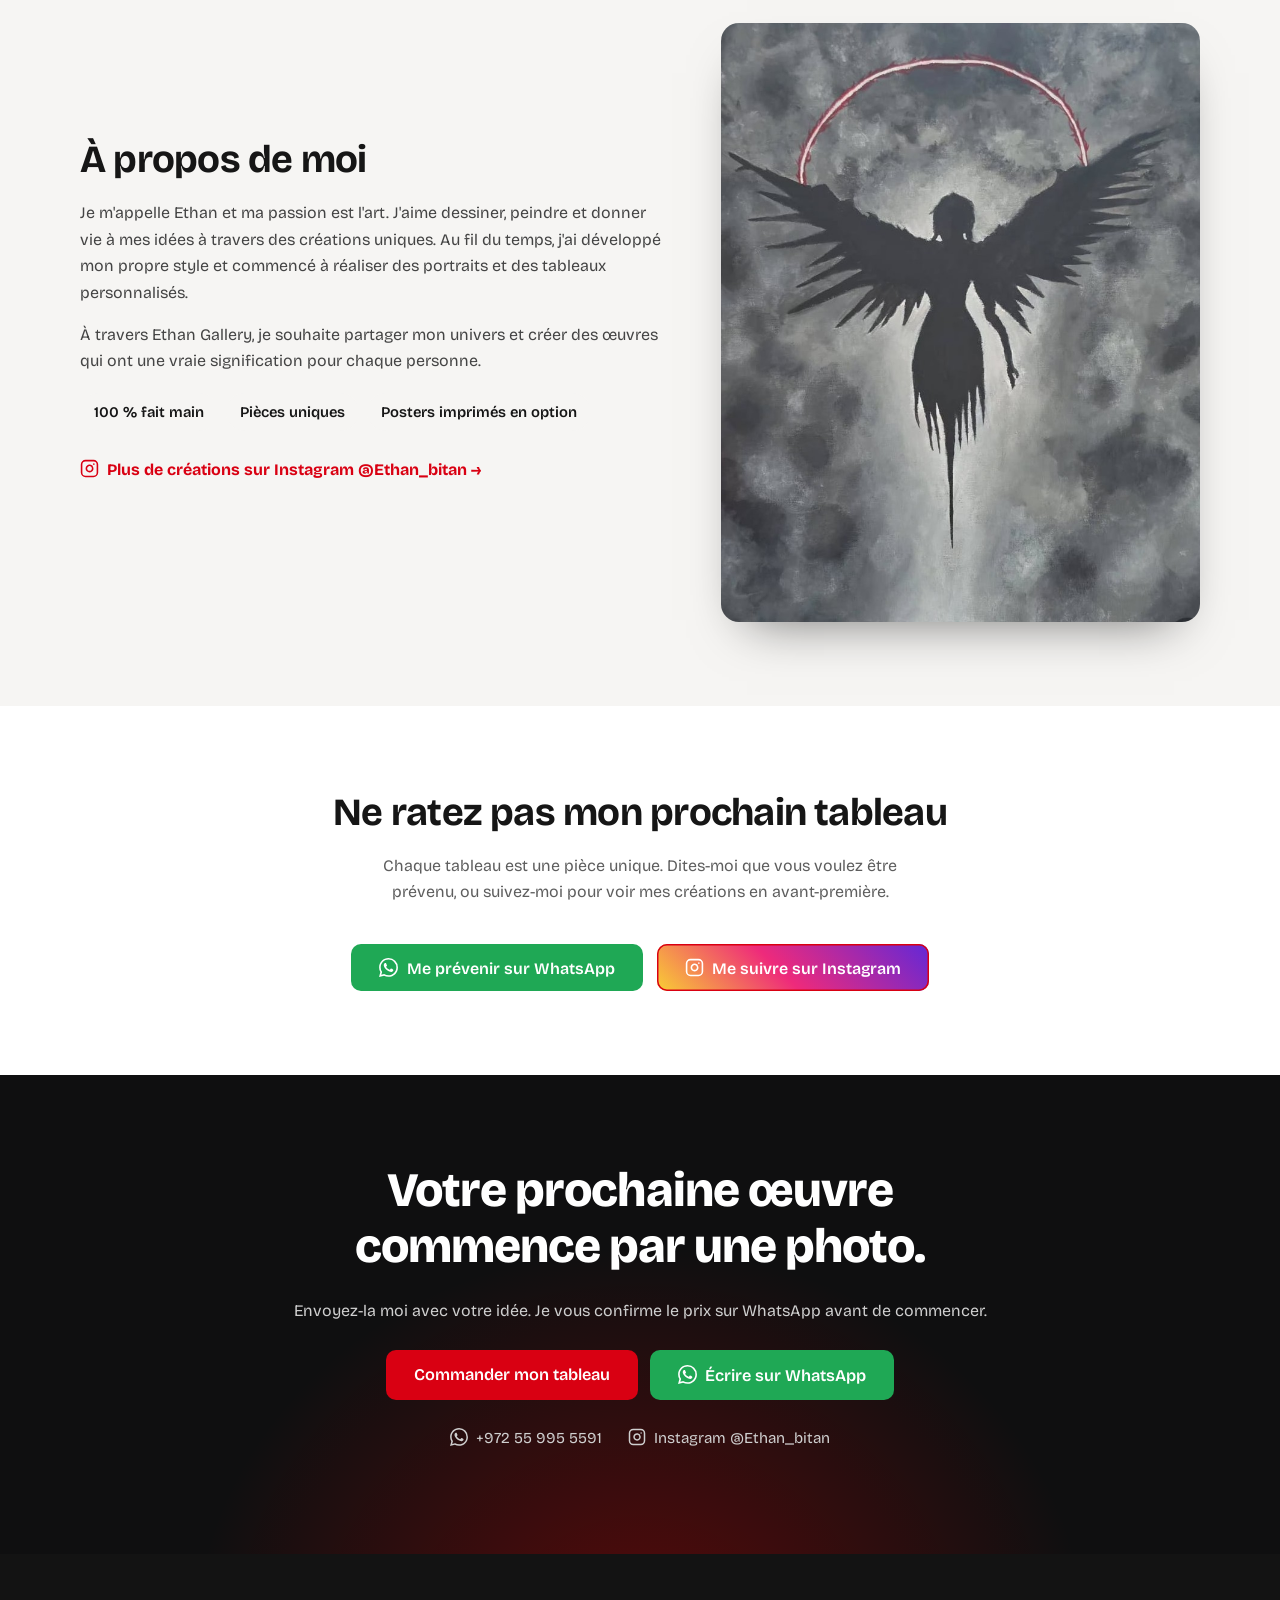
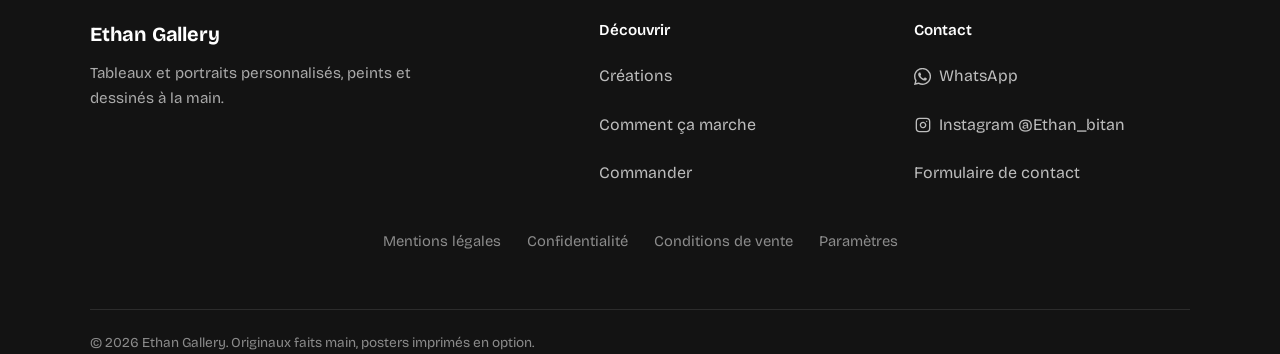
==== commit e9c55a76: "Version 64" ====
--- a/index.html
+++ b/index.html
@@ -21,7 +21,7 @@
     <link rel="stylesheet" href="https://fonts.googleapis.com/css2?family=Bricolage+Grotesque:wght@400;600;700;800&display=swap">
     <script>try{var p=JSON.parse(localStorage.getItem("eg_prefs")||"{}");if(p.transitions===false||p.anim===false)document.documentElement.classList.add("sans-transition");if(p.theme==="sombre"||(p.theme==="auto"&&matchMedia("(prefers-color-scheme: dark)").matches))document.documentElement.classList.add("sombre");if(p.texte==="grand")document.documentElement.classList.add("grand");var l=localStorage.getItem("eg_lang");if(l==="en"||l==="he"){document.documentElement.lang=l;document.documentElement.dir=l==="he"?"rtl":"ltr"}}catch(e){}</script>
     <script>try{if(innerWidth<=800)document.documentElement.classList.add("menu-burger")}catch(e){}try{var q=JSON.parse(localStorage.getItem("eg_prefs")||"{}"),c=document.documentElement.classList;if(q.contraste)c.add("contraste");if(q.police==="lisible")c.add("police-lisible");if(q.liens)c.add("liens-soulignes");if(q.flottants===false)c.add("sans-flottants");if(q.texte==="tres-grand")c.add("tres-grand")}catch(e){}</script>
-    <link rel="stylesheet" href="style.css?v=62">
+    <link rel="stylesheet" href="style.css?v=64">
     <script type="application/ld+json">{"@context": "https://schema.org", "@type": "Organization", "name": "Ethan Gallery", "description": "Tableaux et portraits personnalisés, peints et dessinés à la main.", "telephone": "+972559955591", "sameAs": ["https://instagram.com/Ethan_bitan"]}</script>
 </head>
 <body>
@@ -174,8 +174,8 @@
     <p class="pied-liens"><a href="legal.html#mentions">Mentions légales</a><a href="legal.html#confidentialite">Confidentialité</a><a href="legal.html#conditions">Conditions de vente</a><a href="parametres.html">Paramètres</a></p>
     <p class="pied-bas">© 2026 Ethan Gallery. Originaux faits main, posters imprimés en option.</p>
 </footer>
-<script src="script.js?v=62"></script>
-<script src="extras.js?v=62"></script>
-<script src="langues.js?v=62"></script>
+<script src="script.js?v=64"></script>
+<script src="extras.js?v=64"></script>
+<script src="langues.js?v=64"></script>
 </body>
 </html>
--- a/style.css
+++ b/style.css
@@ -1380,13 +1380,26 @@
 .vue-liste .projet-visuel img { height: 100%; aspect-ratio: auto; min-height: 190px; object-fit: cover; }
 .vue-liste .projet-corps { justify-content: center; padding: 16px 20px; }
 @media (max-width: 600px) {
-    .vues button[data-vue="compact"] { display: none; }
-    .cartes-projets.vue-compact { grid-template-columns: repeat(2, 1fr); }
-    .vue-compact .projet-corps small, .vue-compact .projet-corps .stock, .vue-compact .version, .vue-compact .cadre-poster { display: revert; }
-    .cartes-projets.vue-grande { grid-template-columns: 1fr; }
-    .vue-liste .projet { grid-template-columns: 120px 1fr; }
-    .vue-liste .projet-visuel img { min-height: 140px; }
-    .vue-liste .projet-corps { padding: 12px 14px; }
+    .barre-tri { display: grid; grid-template-columns: 1fr auto; row-gap: 10px; }
+    .barre-tri .vues { grid-column: 1 / -1; display: flex; width: 100%; justify-content: space-between; }
+    .vues button { flex: 1; height: 40px; }
+    .cartes-projets.vue-grande { grid-template-columns: 1fr; gap: 18px; }
+    .cartes-projets.vue-compact { grid-template-columns: repeat(3, 1fr); gap: 8px; }
+    .vue-compact .projet-corps { padding: 6px 7px 8px; }
+    .vue-compact .projet-corps small, .vue-compact .stock, .vue-compact .version, .vue-compact .cadre-poster, .vue-compact .ajout { display: none; }
+    .vue-compact .projet:hover { transform: none; }
+    .vue-compact .projet-corps h3 { font-size: .78rem; line-height: 1.2; }
+    .vue-compact .projet-corps .prix { font-size: .8rem; }
+    .vue-compact .coeur { transform: scale(.7); transform-origin: top right; top: 4px; right: 4px; }
+    .vue-compact .badge-rupture { font-size: .6rem; padding: 3px 6px; top: 5px; left: 5px; }
+    .vue-liste .projet { grid-template-columns: 112px 1fr; }
+    .vue-liste .projet-visuel img { min-height: 150px; }
+    .vue-liste .projet-corps { padding: 10px 12px; padding-inline-end: 46px; gap: 3px; }
+    .vue-liste .projet-corps small { display: none; }
+    .vue-liste .projet-corps h3 { font-size: 1rem; }
+    .vue-liste .coeur { transform: scale(.75); transform-origin: top right; top: 6px; right: 6px; }
+    .vue-liste .version, .vue-liste .cadre-poster { padding: 7px 8px; font-size: .85rem; }
+    .vue-liste .ajout { padding: 9px 10px; font-size: .92rem; }
 }
 
 /* v41 panier vide enrichi */
@@ -1405,3 +1418,28 @@
 .bouton.secondaire { background: transparent; color: var(--rouge); box-shadow: inset 0 0 0 2px var(--rouge); }
 .bouton.secondaire:hover { background: var(--rouge); color: #fff; }
 .panier-vide-actions .bouton { font-size: 1rem; padding: 12px 22px; }
+
+/* v42 vidéos plus jolies + grille mobile 2 colonnes */
+#videos { background: linear-gradient(180deg, var(--fond-doux), transparent); }
+#videos .bloc h2 { text-align: center; }
+#videos .intro-bloc { text-align: center; max-width: 520px; margin-inline: auto; }
+.videos-grille { grid-template-columns: repeat(auto-fit, minmax(190px, 230px)); gap: 22px; }
+.video-carte { padding: 6px; border-radius: 24px; background: var(--carte-claire, #fff); border: 1px solid var(--ligne); box-shadow: 0 24px 44px -28px rgba(0,0,0,.5); transition: transform .25s, box-shadow .25s; }
+.video-carte:hover { transform: translateY(-6px); }
+.video-carte video { border-radius: 18px; box-shadow: none; }
+.sombre .video-carte { background: #1e1e1e; }
+@media (max-width: 700px) {
+    .videos-grille { display: flex; justify-content: flex-start; gap: 14px; overflow-x: auto; scroll-snap-type: x mandatory; padding: 6px 20px 18px; margin-inline: -20px; scrollbar-width: none; -webkit-overflow-scrolling: touch; }
+    .videos-grille::-webkit-scrollbar { display: none; }
+    .video-carte { flex: 0 0 66%; max-width: 260px; scroll-snap-align: center; }
+}
+@media (max-width: 600px) {
+    .cartes-projets.vue-grille { grid-template-columns: repeat(2, 1fr); gap: 10px; }
+    .vue-grille .projet-corps { padding: 10px; }
+    .vue-grille .projet-corps small { display: none; }
+    .vue-grille .projet h3 { font-size: .95rem; }
+    .vue-grille .projet .prix { font-size: 1.05rem; }
+    .vue-grille .version, .vue-grille .cadre-poster { padding: 7px 6px; font-size: .78rem; }
+    .vue-grille .ajout { padding: 9px 6px; font-size: .85rem; }
+    .vue-grille .coeur { transform: scale(.75); transform-origin: top right; top: 6px; right: 6px; }
+}
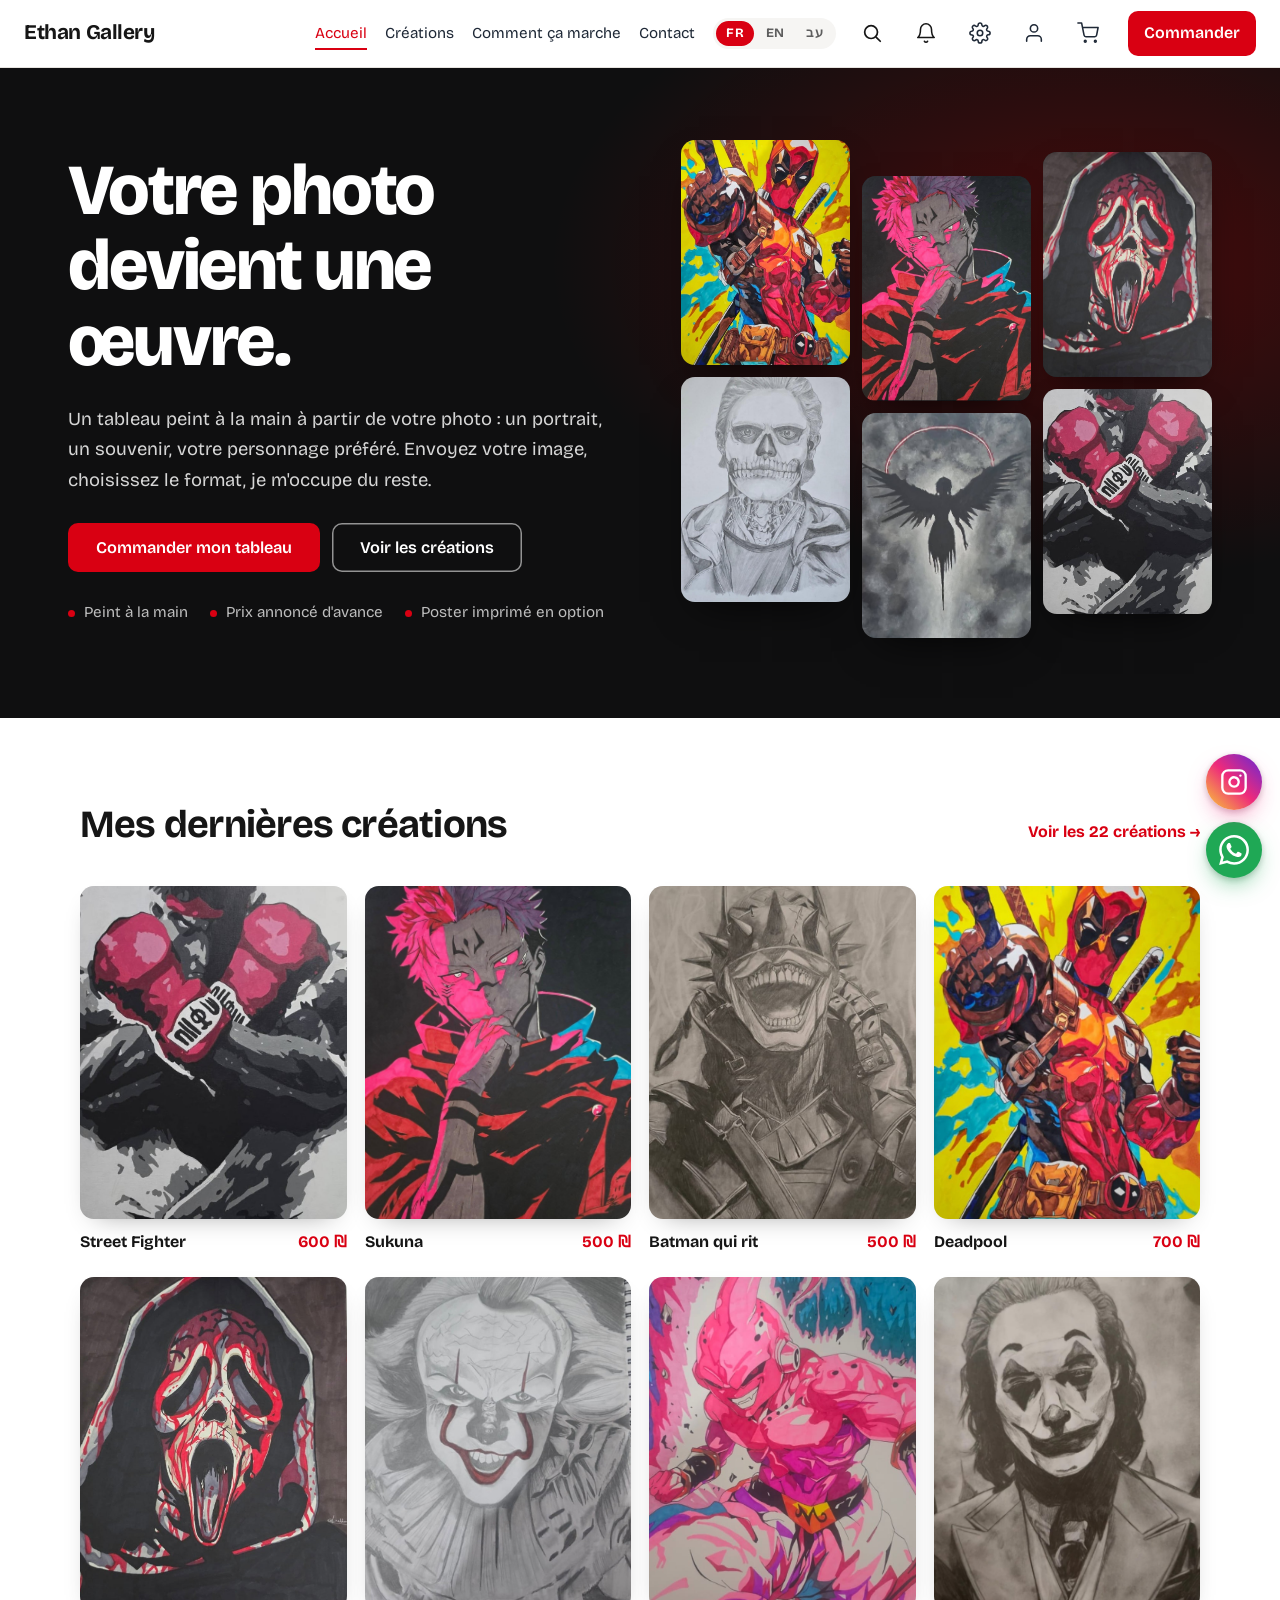
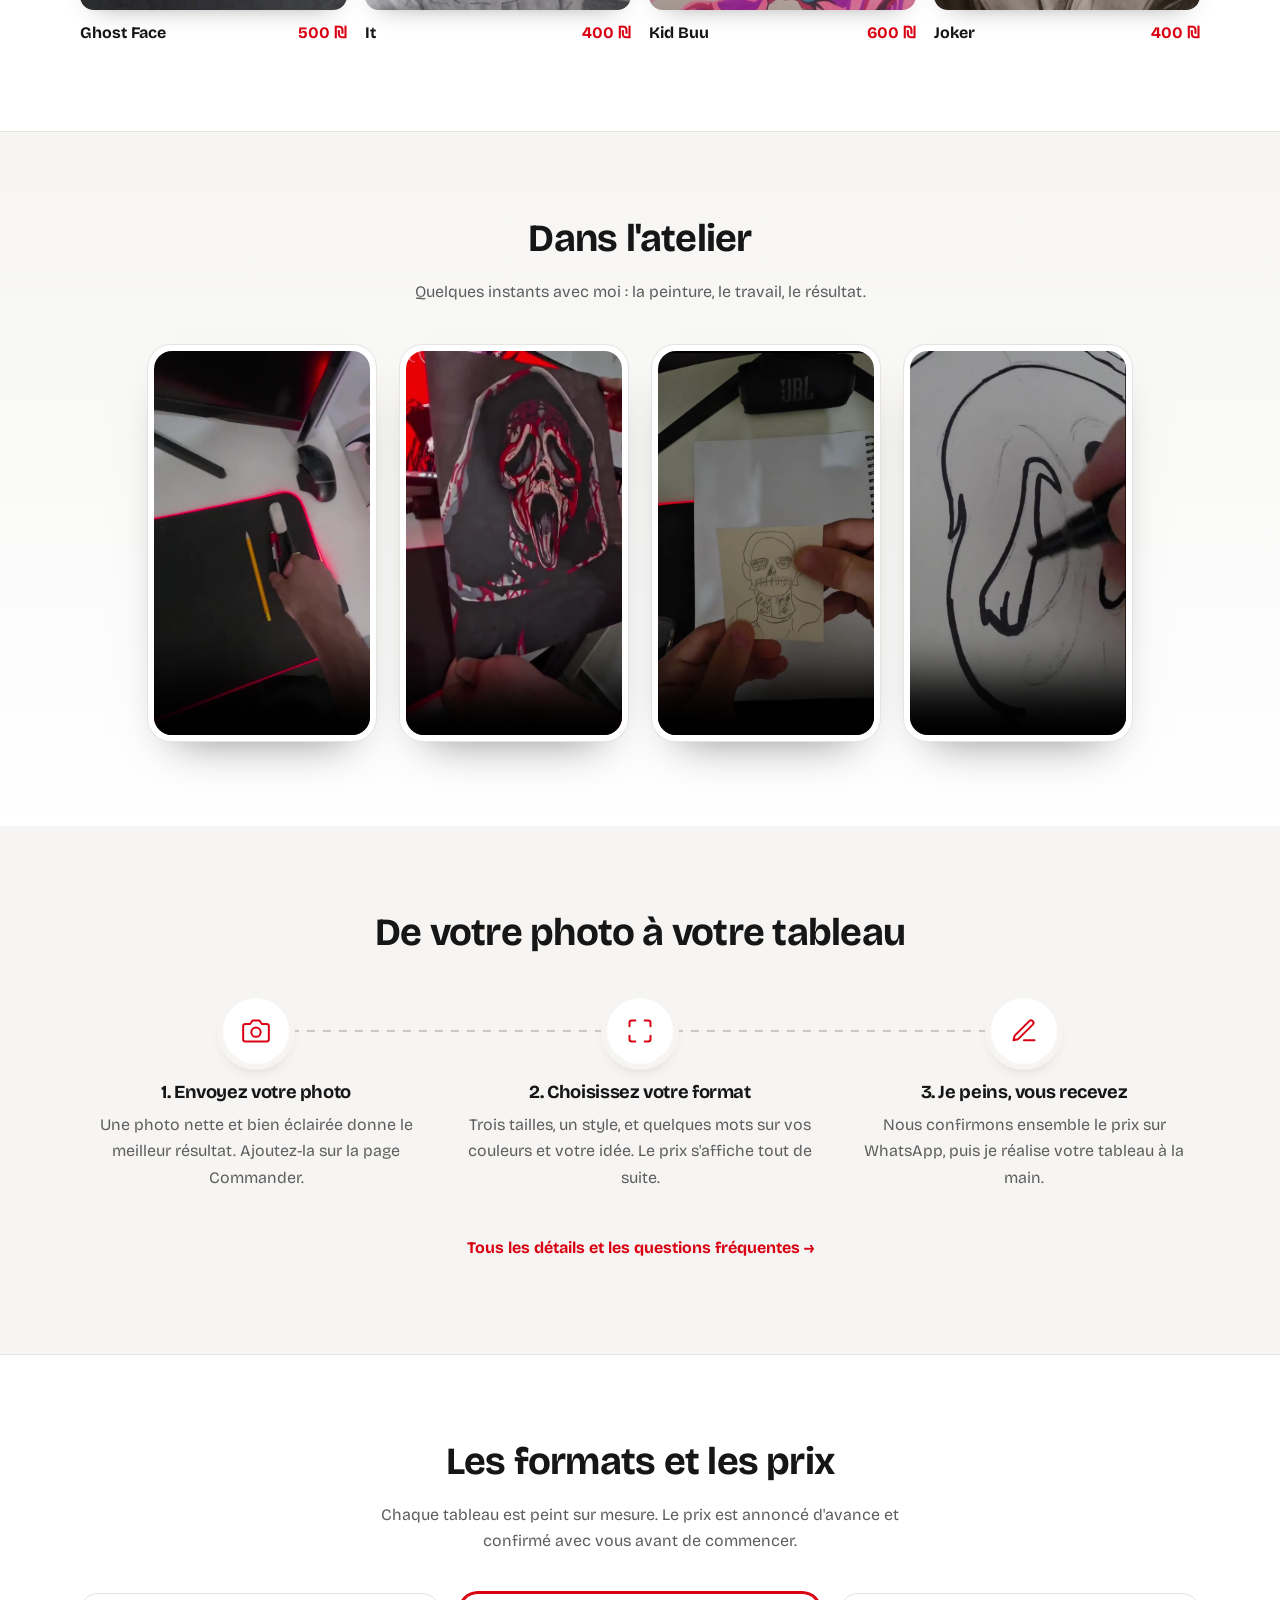
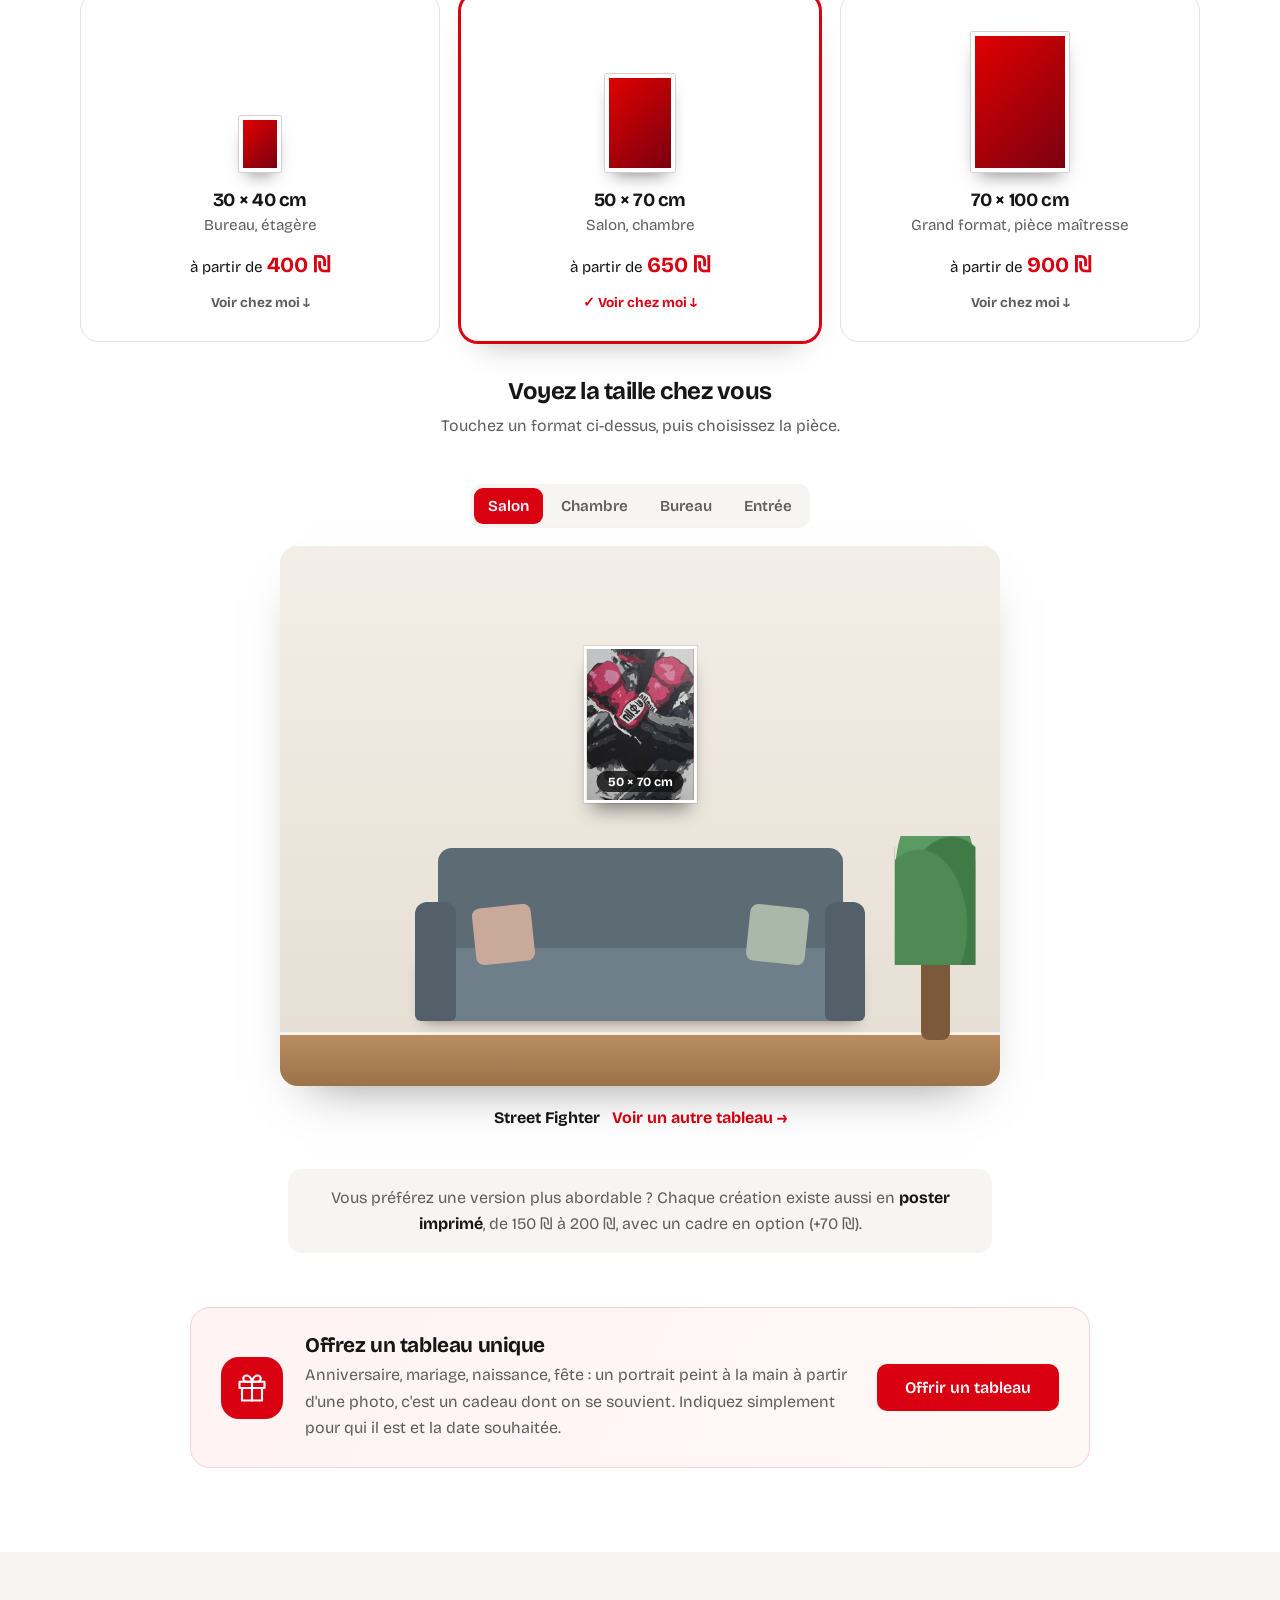
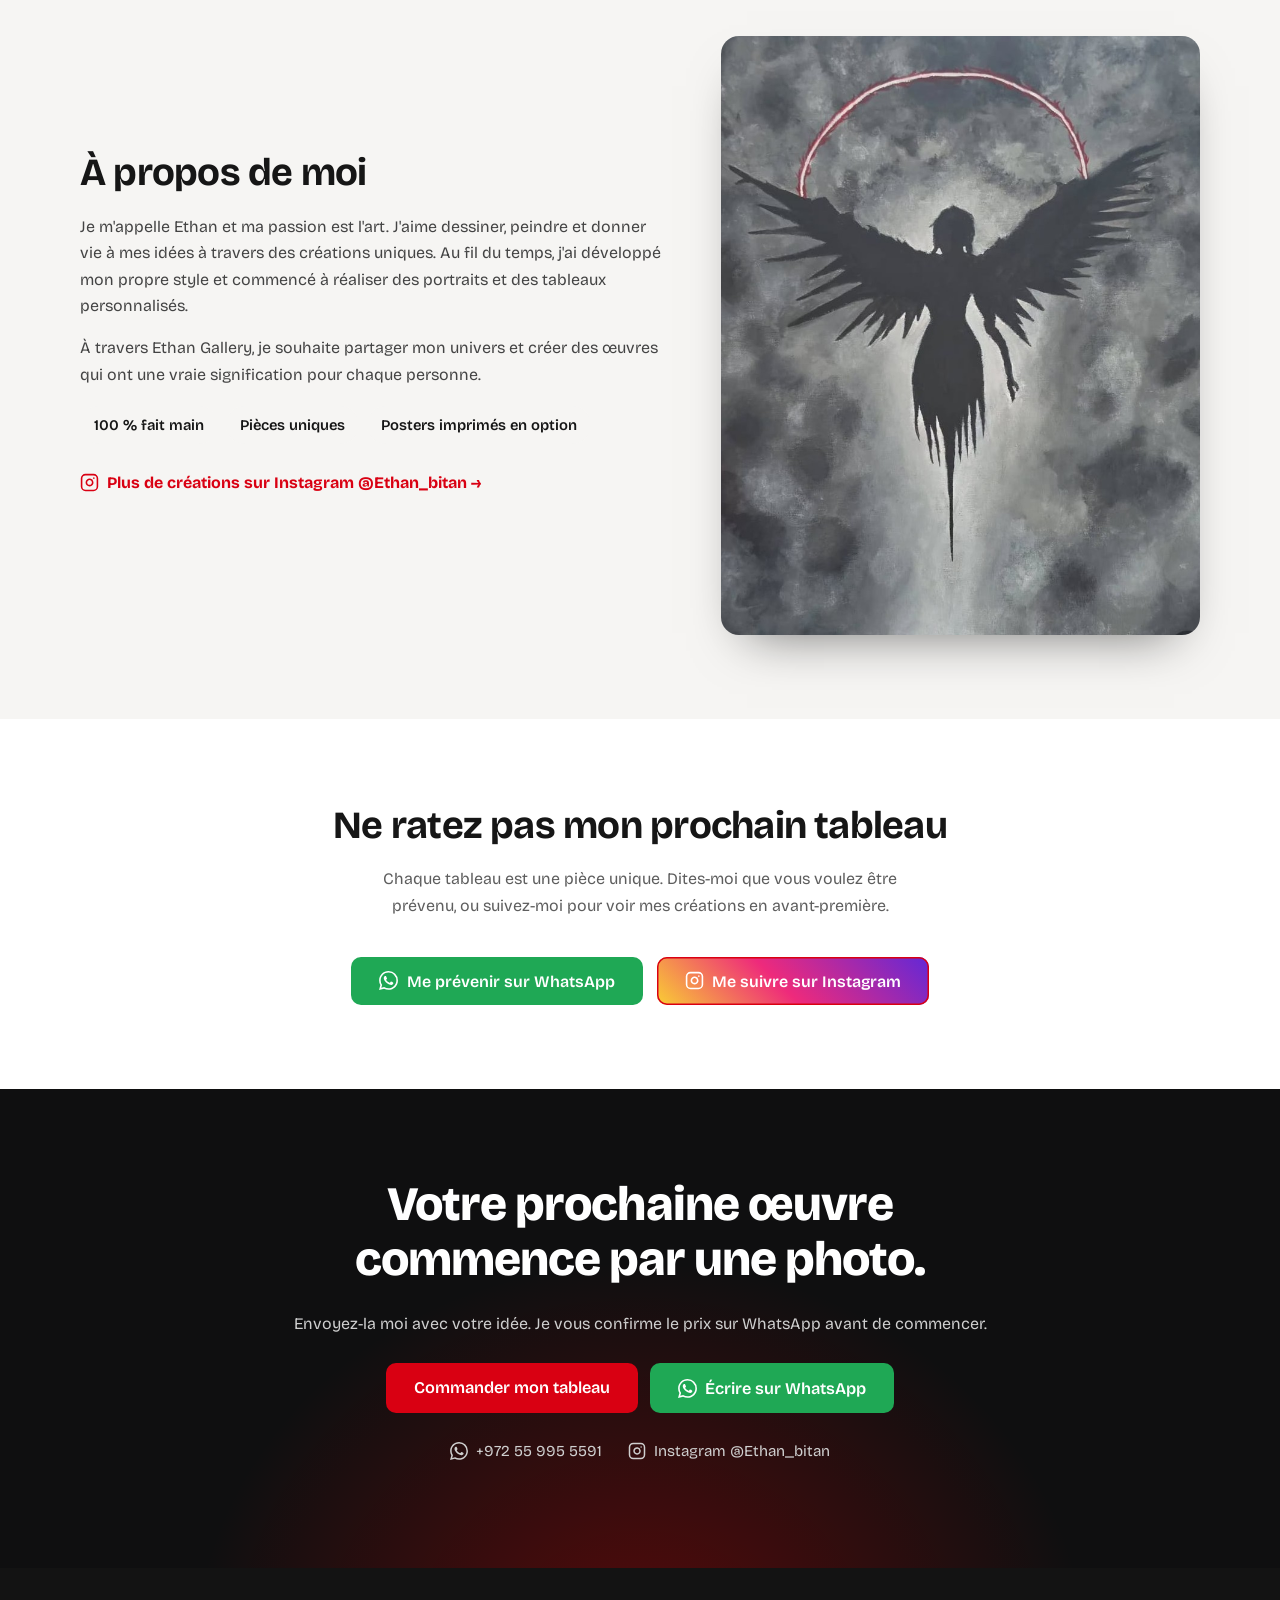
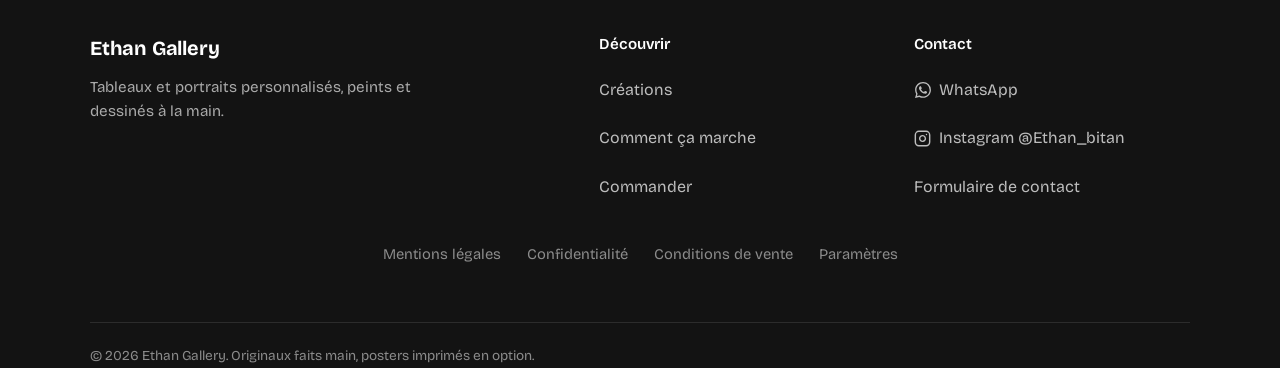
==== commit 751d7eb5: "Version 66" ====
--- a/index.html
+++ b/index.html
@@ -21,7 +21,7 @@
     <link rel="stylesheet" href="https://fonts.googleapis.com/css2?family=Bricolage+Grotesque:wght@400;600;700;800&display=swap">
     <script>try{var p=JSON.parse(localStorage.getItem("eg_prefs")||"{}");if(p.transitions===false||p.anim===false)document.documentElement.classList.add("sans-transition");if(p.theme==="sombre"||(p.theme==="auto"&&matchMedia("(prefers-color-scheme: dark)").matches))document.documentElement.classList.add("sombre");if(p.texte==="grand")document.documentElement.classList.add("grand");var l=localStorage.getItem("eg_lang");if(l==="en"||l==="he"){document.documentElement.lang=l;document.documentElement.dir=l==="he"?"rtl":"ltr"}}catch(e){}</script>
     <script>try{if(innerWidth<=800)document.documentElement.classList.add("menu-burger")}catch(e){}try{var q=JSON.parse(localStorage.getItem("eg_prefs")||"{}"),c=document.documentElement.classList;if(q.contraste)c.add("contraste");if(q.police==="lisible")c.add("police-lisible");if(q.liens)c.add("liens-soulignes");if(q.flottants===false)c.add("sans-flottants");if(q.texte==="tres-grand")c.add("tres-grand")}catch(e){}</script>
-    <link rel="stylesheet" href="style.css?v=64">
+    <link rel="stylesheet" href="style.css?v=66">
     <script type="application/ld+json">{"@context": "https://schema.org", "@type": "Organization", "name": "Ethan Gallery", "description": "Tableaux et portraits personnalisés, peints et dessinés à la main.", "telephone": "+972559955591", "sameAs": ["https://instagram.com/Ethan_bitan"]}</script>
 </head>
 <body>
@@ -94,12 +94,12 @@
         <h2>Les formats et les prix</h2>
         <p class="intro-bloc">Chaque tableau est peint sur mesure. Le prix est annoncé d'avance et confirmé avec vous avant de commencer.</p>
         <div class="formats">
-            <div class="format"><div class="format-visuel"><span class="format-cadre" style="--w:30;--h:40"></span></div><h3>30 × 40 cm</h3><p>Bureau, étagère</p><p class="format-prix">à partir de <strong data-prix="30x40"></strong></p></div>
-            <div class="format"><div class="format-visuel"><span class="format-cadre" style="--w:50;--h:70"></span></div><h3>50 × 70 cm</h3><p>Salon, chambre</p><p class="format-prix">à partir de <strong data-prix="50x70"></strong></p></div>
-            <div class="format"><div class="format-visuel"><span class="format-cadre" style="--w:70;--h:100"></span></div><h3>70 × 100 cm</h3><p>Grand format, pièce maîtresse</p><p class="format-prix">à partir de <strong data-prix="70x100"></strong></p></div>
+            <div class="format" role="button" tabindex="0" data-t="30x40" aria-pressed="false"><div class="format-visuel"><span class="format-cadre" style="--w:30;--h:40"></span></div><h3>30 × 40 cm</h3><p>Bureau, étagère</p><p class="format-prix">à partir de <strong data-prix="30x40"></strong></p><span class="format-voir">Voir chez moi ↓</span></div>
+            <div class="format" role="button" tabindex="0" data-t="50x70" aria-pressed="false"><div class="format-visuel"><span class="format-cadre" style="--w:50;--h:70"></span></div><h3>50 × 70 cm</h3><p>Salon, chambre</p><p class="format-prix">à partir de <strong data-prix="50x70"></strong></p><span class="format-voir">Voir chez moi ↓</span></div>
+            <div class="format" role="button" tabindex="0" data-t="70x100" aria-pressed="false"><div class="format-visuel"><span class="format-cadre" style="--w:70;--h:100"></span></div><h3>70 × 100 cm</h3><p>Grand format, pièce maîtresse</p><p class="format-prix">à partir de <strong data-prix="70x100"></strong></p><span class="format-voir">Voir chez moi ↓</span></div>
         </div>
+        <div class="piece-bloc" id="piece-accueil"></div>
         <p class="note-poster" data-i18n="note-poster">Vous préférez une version plus abordable ? Chaque création existe aussi en <strong>poster imprimé</strong>, de <span data-poster="min"></span> à <span data-poster="max"></span>, avec un cadre en option (+<span data-poster="cadre"></span>).</p>
-        <div class="piece-bloc" id="piece-accueil"></div>
         <div class="cadeau-carte">
             <span class="cadeau-ico" aria-hidden="true"><svg width="30" height="30" viewBox="0 0 24 24" fill="none" stroke="currentColor" stroke-width="1.7" stroke-linecap="round" stroke-linejoin="round"><polyline points="20 12 20 22 4 22 4 12"/><rect x="2" y="7" width="20" height="5"/><line x1="12" y1="22" x2="12" y2="7"/><path d="M12 7H7.5a2.5 2.5 0 0 1 0-5C11 2 12 7 12 7z"/><path d="M12 7h4.5a2.5 2.5 0 0 0 0-5C13 2 12 7 12 7z"/></svg></span>
             <div class="cadeau-texte"><h3>Offrez un tableau unique</h3><p>Anniversaire, mariage, naissance, fête : un portrait peint à la main à partir d'une photo, c'est un cadeau dont on se souvient. Indiquez simplement pour qui il est et la date souhaitée.</p></div>
@@ -174,8 +174,8 @@
     <p class="pied-liens"><a href="legal.html#mentions">Mentions légales</a><a href="legal.html#confidentialite">Confidentialité</a><a href="legal.html#conditions">Conditions de vente</a><a href="parametres.html">Paramètres</a></p>
     <p class="pied-bas">© 2026 Ethan Gallery. Originaux faits main, posters imprimés en option.</p>
 </footer>
-<script src="script.js?v=64"></script>
-<script src="extras.js?v=64"></script>
-<script src="langues.js?v=64"></script>
+<script src="script.js?v=66"></script>
+<script src="extras.js?v=66"></script>
+<script src="langues.js?v=66"></script>
 </body>
 </html>
--- a/style.css
+++ b/style.css
@@ -779,7 +779,7 @@
 .piece-bloc { max-width: 720px; margin: 54px auto 0; text-align: center; }
 .piece-bloc h3 { font-size: 1.5rem; margin-bottom: .3em; }
 .piece-bloc .seg { margin: 6px 0 18px; }
-.piece-scene { --w: 50; --h: 70; position: relative; overflow: hidden; aspect-ratio: 320 / 240; border-radius: 18px; box-shadow: 0 24px 50px -30px rgba(0,0,0,.5); text-align: start; background: #ebe5dd; }
+.piece-scene { --w: 50; --h: 70; --mh: 35.4%; --gap: 8.4%; position: relative; overflow: hidden; aspect-ratio: 320 / 240; border-radius: 18px; box-shadow: 0 24px 50px -30px rgba(0,0,0,.5); text-align: start; background: #ebe5dd; }
 .piece-mur { position: absolute; inset: 0 0 10% 0; background: linear-gradient(180deg, #f3eee7, #e6dfd5); }
 .piece-sol { position: absolute; left: 0; right: 0; bottom: 0; height: 10%; background: linear-gradient(180deg, #b98d61, #9b7249); border-top: 3px solid #f6f2ec; }
 .piece-canape { position: absolute; left: 50%; bottom: 8.5%; width: 62.5%; height: 35.4%; transform: translateX(-50%); }
@@ -792,12 +792,12 @@
 .c-coussin.g { left: 13%; } .c-coussin.d { right: 13%; background: #a9b8a8; transform: rotate(6deg); }
 .piece-plante { position: absolute; right: 7%; bottom: 8.5%; width: 5%; height: 24%; background: #7a5a3b; border-radius: 3px 3px 8px 8px; }
 .piece-plante::before { content: ""; position: absolute; left: 50%; bottom: 92%; width: 220%; height: 150%; transform: translateX(-50%); background: radial-gradient(60% 60% at 30% 70%, #4f8a55 98%, transparent 100%), radial-gradient(60% 60% at 70% 60%, #3f7a47 98%, transparent 100%), radial-gradient(50% 60% at 50% 30%, #5b9a62 98%, transparent 100%); }
-.piece-tableau { position: absolute; margin: 0; left: 50%; bottom: calc(8.5% + 35.4% + 8.4%); width: calc(var(--w) / 320 * 100%); aspect-ratio: var(--w) / var(--h); transform: translateX(-50%); background: #fff; border: 3px solid #fff; box-shadow: 0 0 0 1px rgba(0,0,0,.1), 0 14px 18px -8px rgba(0,0,0,.45); transition: width .35s ease, aspect-ratio .35s ease; display: grid; place-items: center; overflow: hidden; background: linear-gradient(135deg, #e00000, #7a0010); }
+.piece-tableau { position: absolute; margin: 0; left: 50%; bottom: calc(8.5% + var(--mh) + var(--gap)); width: calc(var(--w) / 320 * 100%); aspect-ratio: var(--w) / var(--h); transform: translateX(-50%); background: #fff; border: 3px solid #fff; box-shadow: 0 0 0 1px rgba(0,0,0,.1), 0 14px 18px -8px rgba(0,0,0,.45); transition: width .35s ease, aspect-ratio .35s ease; display: grid; place-items: center; overflow: hidden; background: linear-gradient(135deg, #e00000, #7a0010); }
 .piece-tableau img { position: absolute; inset: 0; width: 100%; height: 100%; object-fit: cover; display: none; }
 .piece-scene.avec-image .piece-tableau img { display: block; }
 .piece-vide { color: rgba(255,255,255,.85); font: 600 .72rem var(--police); text-align: center; padding: 0 6px; }
 .piece-scene.avec-image .piece-vide { display: none; }
-.piece-cote { position: absolute; left: 50%; bottom: calc(8.5% + 35.4% + 3.2%); transform: translateX(-50%); background: rgba(17,17,17,.82); color: #fff; font: 700 .78rem var(--police); padding: 3px 11px; border-radius: 99px; white-space: nowrap; }
+.piece-cote { position: absolute; left: 50%; bottom: calc(8.5% + var(--mh) + var(--gap) + 2%); transform: translateX(-50%); background: rgba(17,17,17,.82); color: #fff; font: 700 .78rem var(--police); padding: 3px 11px; border-radius: 99px; white-space: nowrap; }
 .piece-legende { margin: 14px 0 0; color: var(--gris); }
 .piece-legende .piece-nom { font-weight: 700; color: var(--encre); margin-inline-end: 8px; }
 .piece-autre { background: none; border: 0; cursor: pointer; font: 700 1rem var(--police); padding: 0; }
@@ -1443,3 +1443,67 @@
     .vue-grille .ajout { padding: 9px 6px; font-size: .85rem; }
     .vue-grille .coeur { transform: scale(.75); transform-origin: top right; top: 6px; right: 6px; }
 }
+
+/* v43 formats = sélecteur + plusieurs pièces */
+.format[role="button"] { cursor: pointer; position: relative; }
+.format[role="button"][aria-pressed="true"] { border-color: var(--rouge); box-shadow: 0 0 0 2px var(--rouge), 0 16px 34px -22px rgba(0,0,0,.45); }
+.format-voir { display: inline-block; margin-top: 8px; font-size: .85rem; font-weight: 700; color: var(--gris); }
+.format[aria-pressed="true"] .format-voir { color: var(--rouge); }
+.format[aria-pressed="true"] .format-voir::before { content: "✓ "; }
+.seg-env { margin: 6px 0 18px; }
+.piece-bloc { margin-top: 36px; }
+/* éléments de pièce : cachés par défaut */
+.piece-lit, .piece-chevet, .piece-bureau, .piece-console { position: absolute; display: none; }
+.piece-lit i, .piece-bureau i, .piece-console i, .piece-chevet i { position: absolute; display: block; }
+.env-salon { --mh: 35.4%; }
+.env-chambre { --mh: 37.5%; --gap: 4%; } .env-bureau { --mh: 41%; --gap: 4%; } .env-entree { --mh: 33%; --gap: 8.4%; } .env-salon { --gap: 8.4%; }
+.env-salon .piece-canape, .env-salon .piece-plante { display: block; }
+.env-chambre .piece-plante, .env-entree .piece-plante { display: block; }
+.env-chambre .piece-canape, .env-bureau .piece-canape, .env-entree .piece-canape, .env-bureau .piece-plante { display: none; }
+.env-chambre .piece-lit { display: block; } .env-chambre .piece-chevet { display: block; }
+.env-bureau .piece-bureau { display: block; } .env-entree .piece-console { display: block; }
+.env-chambre .piece-plante { right: 3%; }
+.env-chambre .piece-mur { background: linear-gradient(180deg, #e3e9e6, #d3dcd8); }
+.env-bureau .piece-mur { background: linear-gradient(180deg, #eae7f0, #dcd8e6); }
+.env-entree .piece-mur { background: linear-gradient(180deg, #f1e8e0, #e4d6c9); }
+.sombre .env-chambre .piece-mur { background: linear-gradient(180deg, #232826, #1a1f1d); }
+.sombre .env-bureau .piece-mur { background: linear-gradient(180deg, #25232b, #1b1a20); }
+.sombre .env-entree .piece-mur { background: linear-gradient(180deg, #2b2622, #211c19); }
+/* chambre : lit 160 cm */
+.piece-lit { left: 50%; bottom: 8.5%; width: 52%; height: 37.5%; transform: translateX(-50%); }
+.l-tete { left: 0; right: 0; top: 0; height: 100%; background: #8a6a52; border-radius: 14px 14px 4px 4px; }
+.l-matelas { left: 2%; right: 2%; bottom: 14%; height: 36%; background: #f3efe9; border-radius: 10px 10px 4px 4px; }
+.l-couette { left: 1%; right: 1%; bottom: 8%; height: 26%; background: #8fa3ad; border-radius: 6px 6px 10px 10px; box-shadow: 0 8px 12px -8px rgba(0,0,0,.4); }
+.l-oreiller { bottom: 46%; width: 38%; height: 17%; background: #fff; border-radius: 10px; box-shadow: 0 2px 5px rgba(0,0,0,.18); }
+.l-oreiller.g { left: 8%; } .l-oreiller.d { right: 8%; }
+.l-pied { left: 0; right: 0; bottom: 0; height: 12%; background: #6e5440; border-radius: 4px; }
+.piece-chevet { bottom: 8.5%; width: 8%; height: 19%; }
+.piece-chevet.g { left: 13%; } .piece-chevet.d { right: 13%; }
+.piece-chevet > i { left: 0; right: 0; top: 0; bottom: 0; background: #7a5a3b; border-radius: 3px; box-shadow: inset 0 -5px 0 rgba(0,0,0,.15); }
+.piece-chevet > i.lampe::after { content: ""; position: absolute; left: 22%; right: 22%; bottom: 100%; height: 85%; background: #f1d28a; border-radius: 40% 40% 6% 6%; }
+/* bureau 140 cm */
+.piece-bureau { left: 50%; bottom: 8.5%; width: 46%; height: 36%; transform: translateX(-50%); }
+.b-plateau { left: 0; right: 0; top: 14%; height: 8%; background: #b08968; border-radius: 4px; box-shadow: 0 6px 10px -6px rgba(0,0,0,.4); }
+.b-pied { top: 22%; bottom: 0; width: 4%; background: #6e5440; } .b-pied.g { left: 6%; } .b-pied.d { right: 6%; }
+.b-laptop { left: 26%; width: 32%; bottom: 86%; height: 26%; background: #2c3238; border-radius: 4px 4px 0 0; border: 2px solid #9aa3aa; border-bottom: 0; }
+.b-lampe { right: 12%; width: 10%; bottom: 86%; height: 30%; background: #e6b450; border-radius: 50% 50% 8% 8%; }
+.b-livres { left: 6%; width: 12%; bottom: 86%; height: 12%; background: linear-gradient(#c0504d 0 33%, #4a6fa5 33% 66%, #e0c36a 66%); border-radius: 2px; }
+/* entrée : console 100 cm */
+.piece-console { left: 50%; bottom: 8.5%; width: 32%; height: 33%; transform: translateX(-50%); }
+.k-plateau { left: 0; right: 0; top: 0; height: 9%; background: #8b6b4f; border-radius: 4px; }
+.k-tiroir { left: 4%; right: 4%; top: 9%; height: 26%; background: #7a5a3b; border-radius: 3px; box-shadow: inset 0 -3px 0 rgba(0,0,0,.15); }
+.k-pied { top: 35%; bottom: 0; width: 5%; background: #6e5440; } .k-pied.g { left: 6%; } .k-pied.d { right: 6%; }
+.k-vase { left: 12%; width: 12%; bottom: 100%; height: 24%; background: #e8e3da; border-radius: 40% 40% 30% 30% / 20% 20% 60% 60%; box-shadow: inset -4px 0 0 rgba(0,0,0,.08); }
+.k-livres { right: 10%; width: 22%; bottom: 100%; height: 14%; background: linear-gradient(#4a6fa5 0 50%, #c0504d 50%); border-radius: 2px; }
+@media (max-width: 600px) {
+    .formats { grid-template-columns: repeat(3, 1fr); gap: 8px; }
+    .format { padding: 14px 6px 14px; border-radius: 14px; }
+    .format > p:not(.format-prix) { display: none; }
+    .format h3 { font-size: .9rem; }
+    .format-visuel { height: 86px; margin-bottom: 10px; }
+    .format-cadre { height: calc(var(--h) * .8px); border-width: 3px; }
+    .format .format-prix { font-size: .75rem; margin-top: 4px; }
+    .format-prix strong { display: block; font-size: 1.05rem; }
+    .format-voir { font-size: .7rem; margin-top: 4px; }
+    .seg-env { width: 100%; } .seg-env button { padding: 9px 2px; font-size: .85rem; }
+}
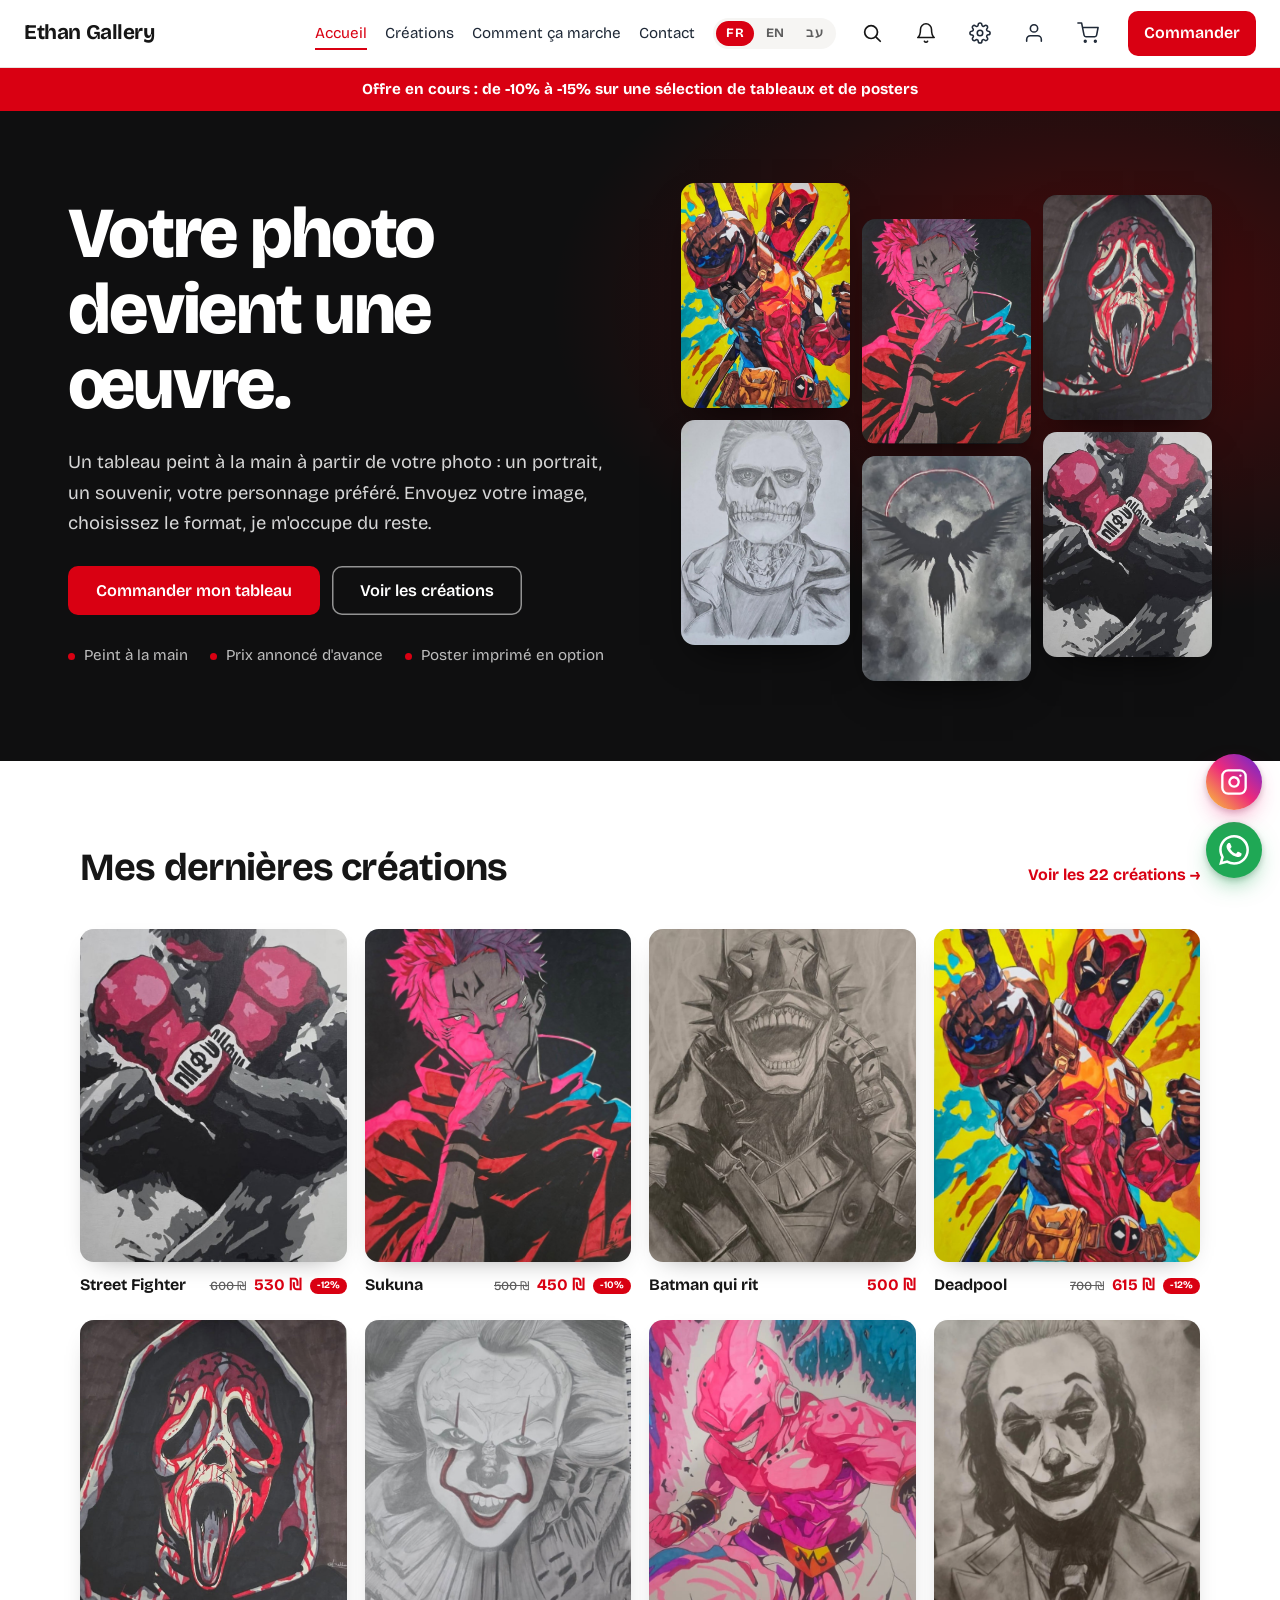
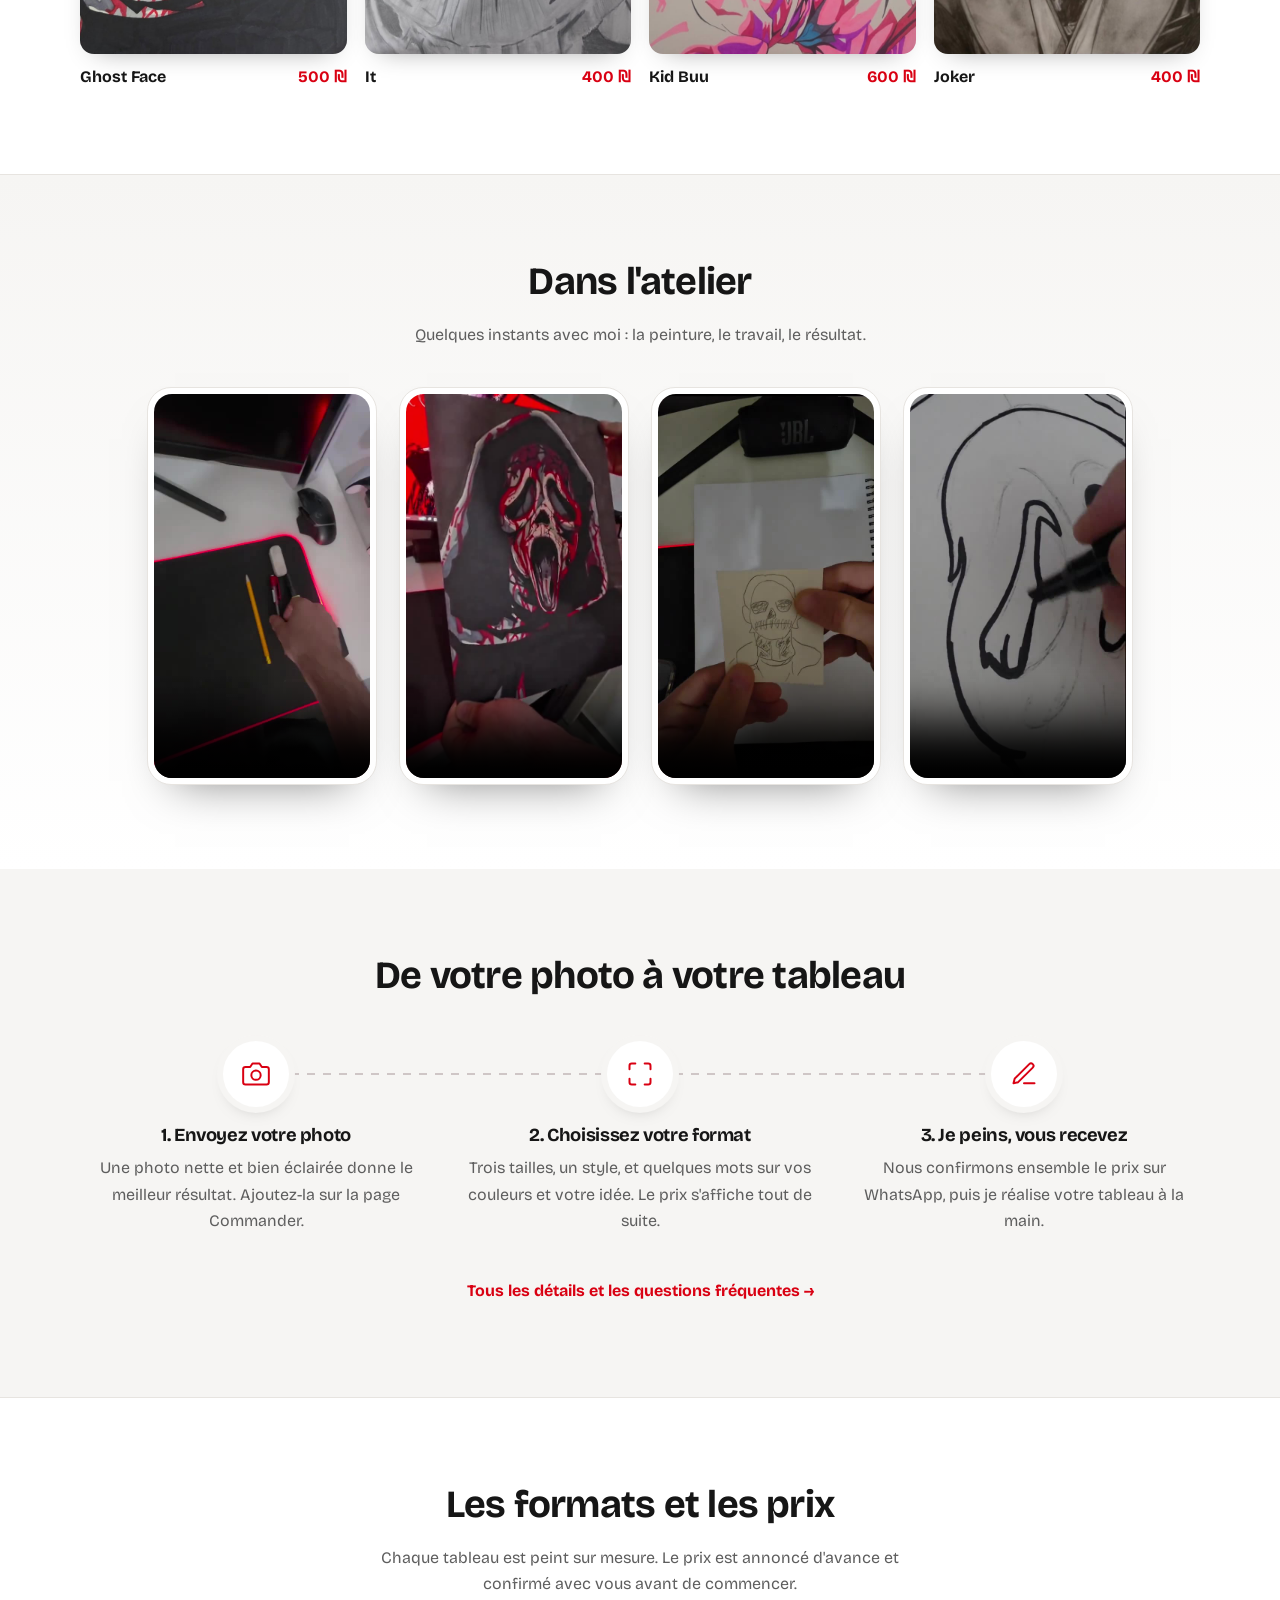
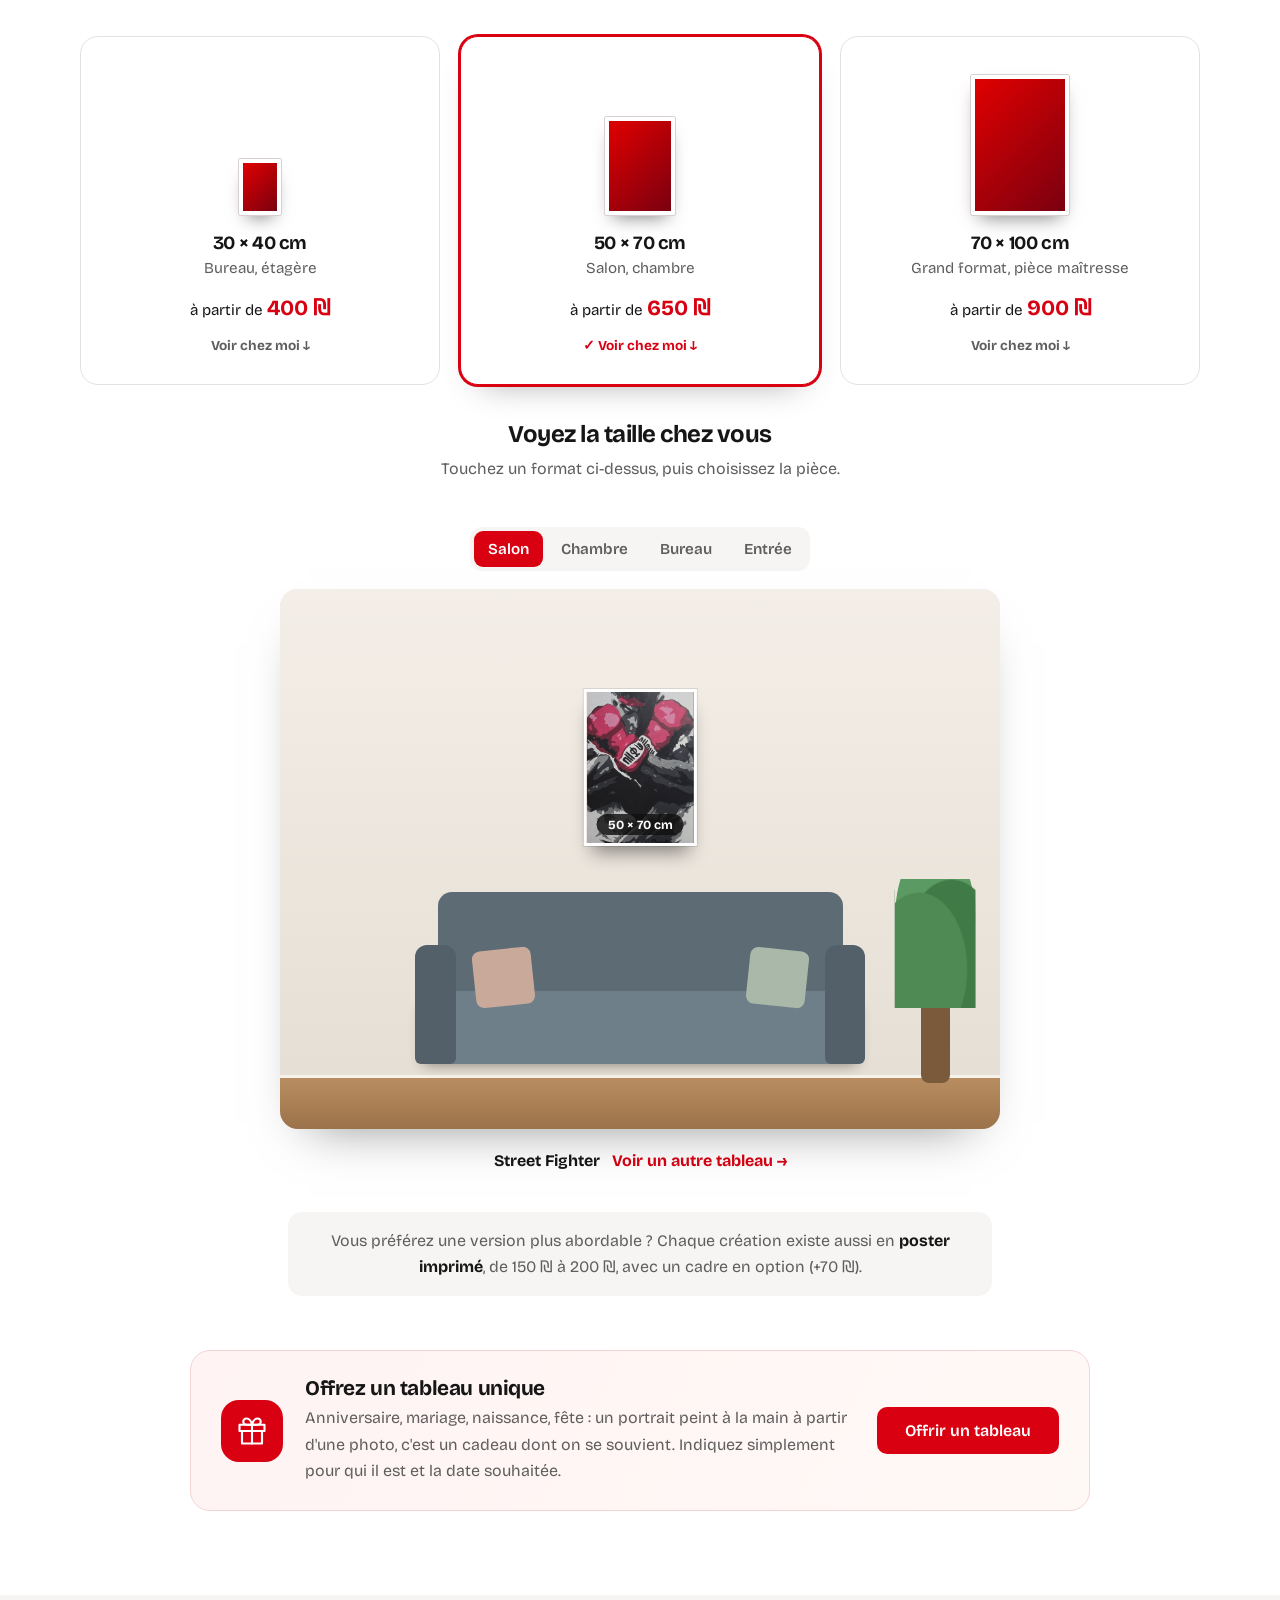
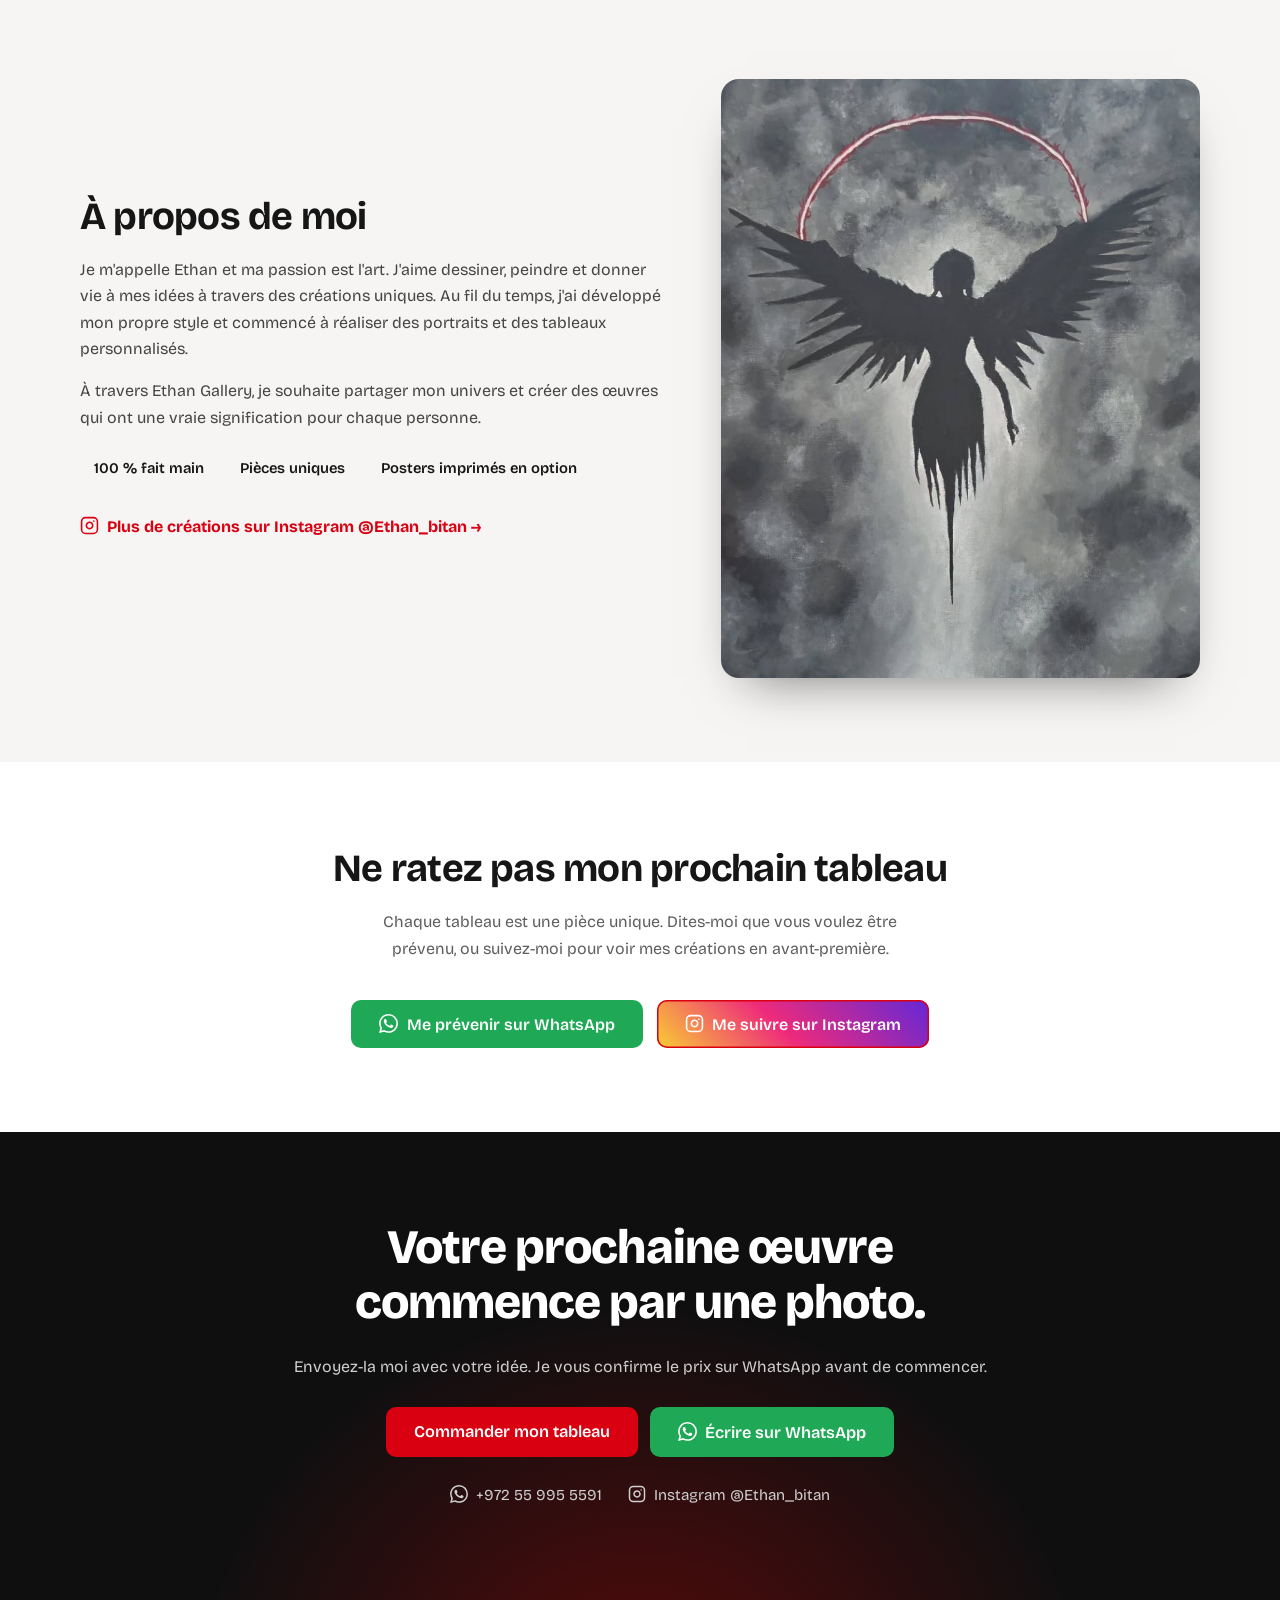
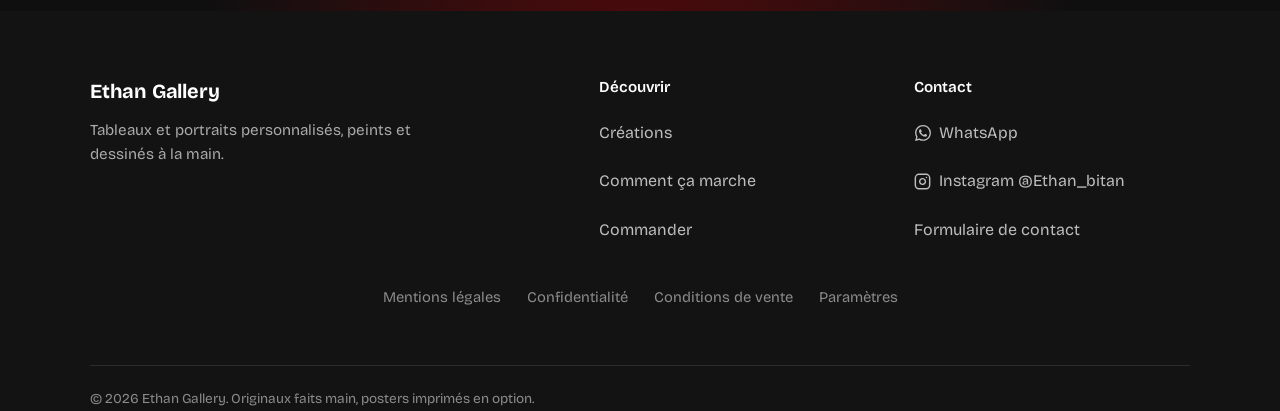
==== commit 0b4bd993: "Version 72" ====
--- a/index.html
+++ b/index.html
@@ -21,7 +21,7 @@
     <link rel="stylesheet" href="https://fonts.googleapis.com/css2?family=Bricolage+Grotesque:wght@400;600;700;800&display=swap">
     <script>try{var p=JSON.parse(localStorage.getItem("eg_prefs")||"{}");if(p.transitions===false||p.anim===false)document.documentElement.classList.add("sans-transition");if(p.theme==="sombre"||(p.theme==="auto"&&matchMedia("(prefers-color-scheme: dark)").matches))document.documentElement.classList.add("sombre");if(p.texte==="grand")document.documentElement.classList.add("grand");var l=localStorage.getItem("eg_lang");if(l==="en"||l==="he"){document.documentElement.lang=l;document.documentElement.dir=l==="he"?"rtl":"ltr"}}catch(e){}</script>
     <script>try{if(innerWidth<=800)document.documentElement.classList.add("menu-burger")}catch(e){}try{var q=JSON.parse(localStorage.getItem("eg_prefs")||"{}"),c=document.documentElement.classList;if(q.contraste)c.add("contraste");if(q.police==="lisible")c.add("police-lisible");if(q.liens)c.add("liens-soulignes");if(q.flottants===false)c.add("sans-flottants");if(q.texte==="tres-grand")c.add("tres-grand")}catch(e){}</script>
-    <link rel="stylesheet" href="style.css?v=66">
+    <link rel="stylesheet" href="style.css?v=72">
     <script type="application/ld+json">{"@context": "https://schema.org", "@type": "Organization", "name": "Ethan Gallery", "description": "Tableaux et portraits personnalisés, peints et dessinés à la main.", "telephone": "+972559955591", "sameAs": ["https://instagram.com/Ethan_bitan"]}</script>
 </head>
 <body>
@@ -174,8 +174,8 @@
     <p class="pied-liens"><a href="legal.html#mentions">Mentions légales</a><a href="legal.html#confidentialite">Confidentialité</a><a href="legal.html#conditions">Conditions de vente</a><a href="parametres.html">Paramètres</a></p>
     <p class="pied-bas">© 2026 Ethan Gallery. Originaux faits main, posters imprimés en option.</p>
 </footer>
-<script src="script.js?v=66"></script>
-<script src="extras.js?v=66"></script>
-<script src="langues.js?v=66"></script>
+<script src="script.js?v=72"></script>
+<script src="extras.js?v=72"></script>
+<script src="langues.js?v=72"></script>
 </body>
 </html>
--- a/style.css
+++ b/style.css
@@ -1507,3 +1507,27 @@
     .format-voir { font-size: .7rem; margin-top: 4px; }
     .seg-env { width: 100%; } .seg-env button { padding: 9px 2px; font-size: .85rem; }
 }
+
+/* v44 promo + code promo */
+.prix-barre { color: var(--gris); font-weight: 500; font-size: .78em; text-decoration: line-through; margin-inline-end: 4px; }
+.prix-solde { color: var(--rouge); font-weight: 800; }
+.badge-promo { display: inline-block; font-style: normal; font-weight: 700; font-size: .62em; line-height: 1; padding: 3px 7px; border-radius: 99px; background: var(--rouge); color: #fff; vertical-align: middle; white-space: nowrap; margin-inline-start: 4px; }
+.format-prix strong .prix-barre { display: block; font-size: .7em; }
+.format-prix strong .badge-promo { margin-top: 2px; }
+.projet .prix .prix-barre, .legende .prix-barre { display: inline; }
+.bandeau-promo { background: var(--rouge); color: #fff; text-align: center; font-weight: 700; font-size: .95rem; padding: 9px 16px; }
+.code-promo { max-width: 760px; margin: 22px auto 0; text-align: left; }
+.code-promo label { display: block; font-weight: 700; margin-bottom: 6px; }
+.code-ligne { display: flex; gap: 10px; }
+.code-ligne input { flex: 1; min-width: 0; text-transform: uppercase; font: inherit; padding: 12px 14px; border: 2px solid #ddd; border-radius: 10px; background: #fff; color: var(--encre); }
+.code-ligne .bouton { padding: 12px 20px; font-size: 1rem; }
+.sombre .code-ligne input { background: #1c1c1c; border-color: #333; }
+.sous-total { max-width: 760px; margin: 14px auto 0 !important; text-align: right; color: var(--gris) !important; }
+@media (max-width: 600px) {
+    .lignes-panier:not(.compact) li { display: grid; grid-template-columns: 72px 1fr auto; grid-template-areas: "img info x" "img prix prix"; align-items: start; column-gap: 12px; row-gap: 4px; }
+    .lignes-panier:not(.compact) li > img, .lignes-panier:not(.compact) li > .pastille { grid-area: img; }
+    .lignes-panier:not(.compact) li > div { grid-area: info; }
+    .lignes-panier:not(.compact) li > .ligne-prix { grid-area: prix; white-space: normal; }
+    .lignes-panier:not(.compact) li > .retirer { grid-area: x; }
+    .sous-total { text-align: left; }
+}
